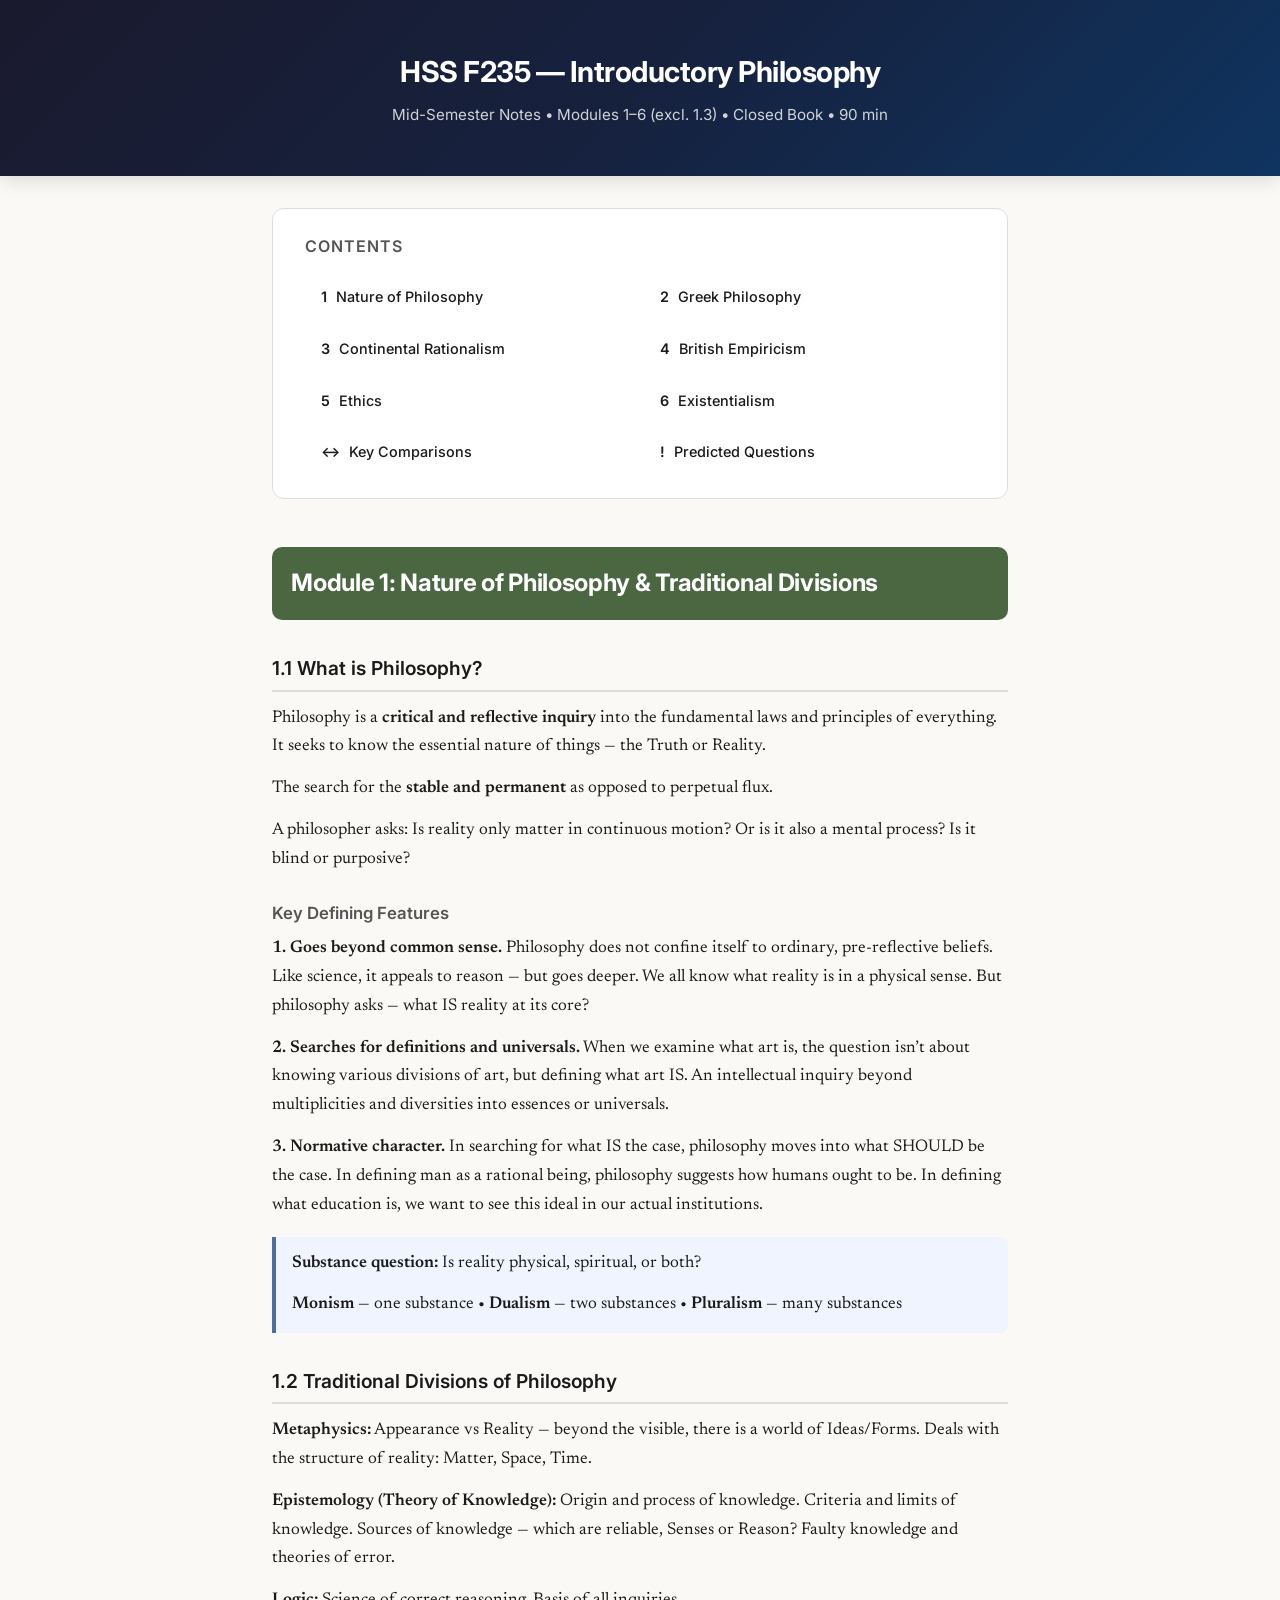
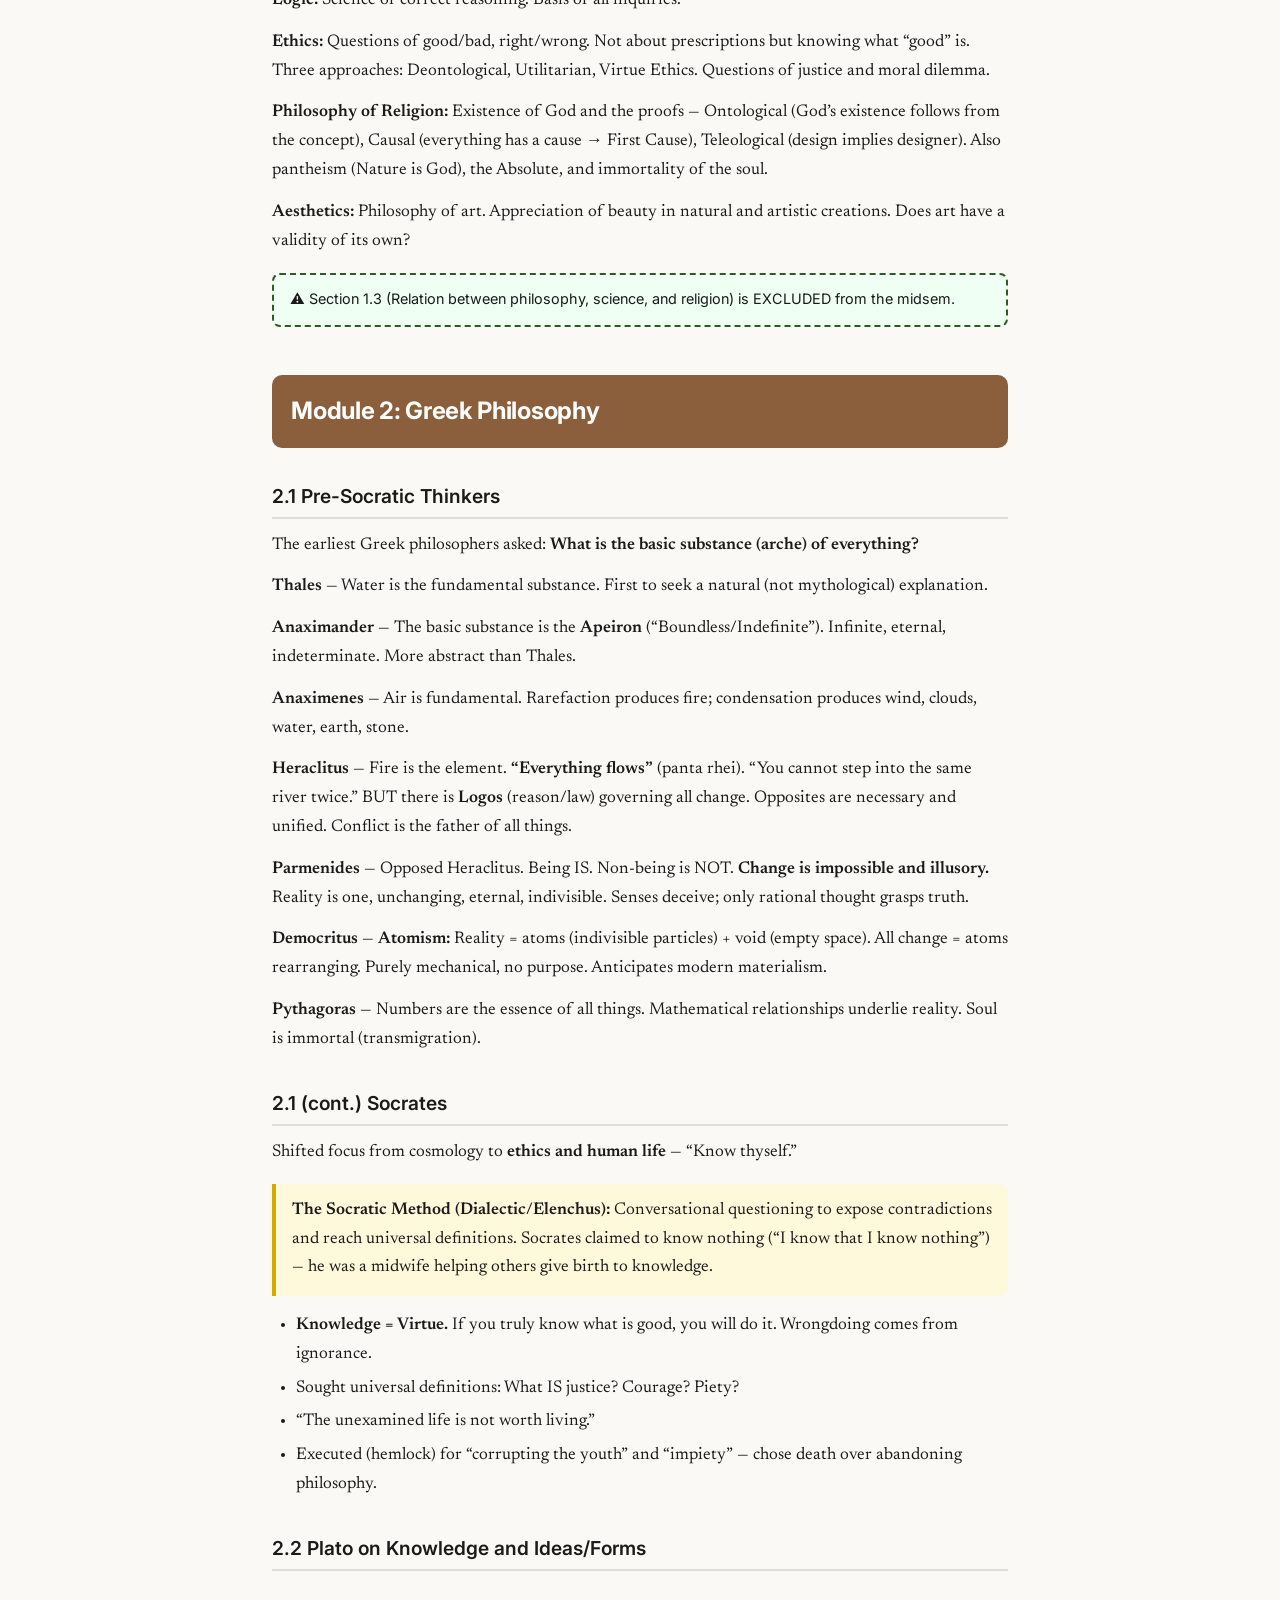
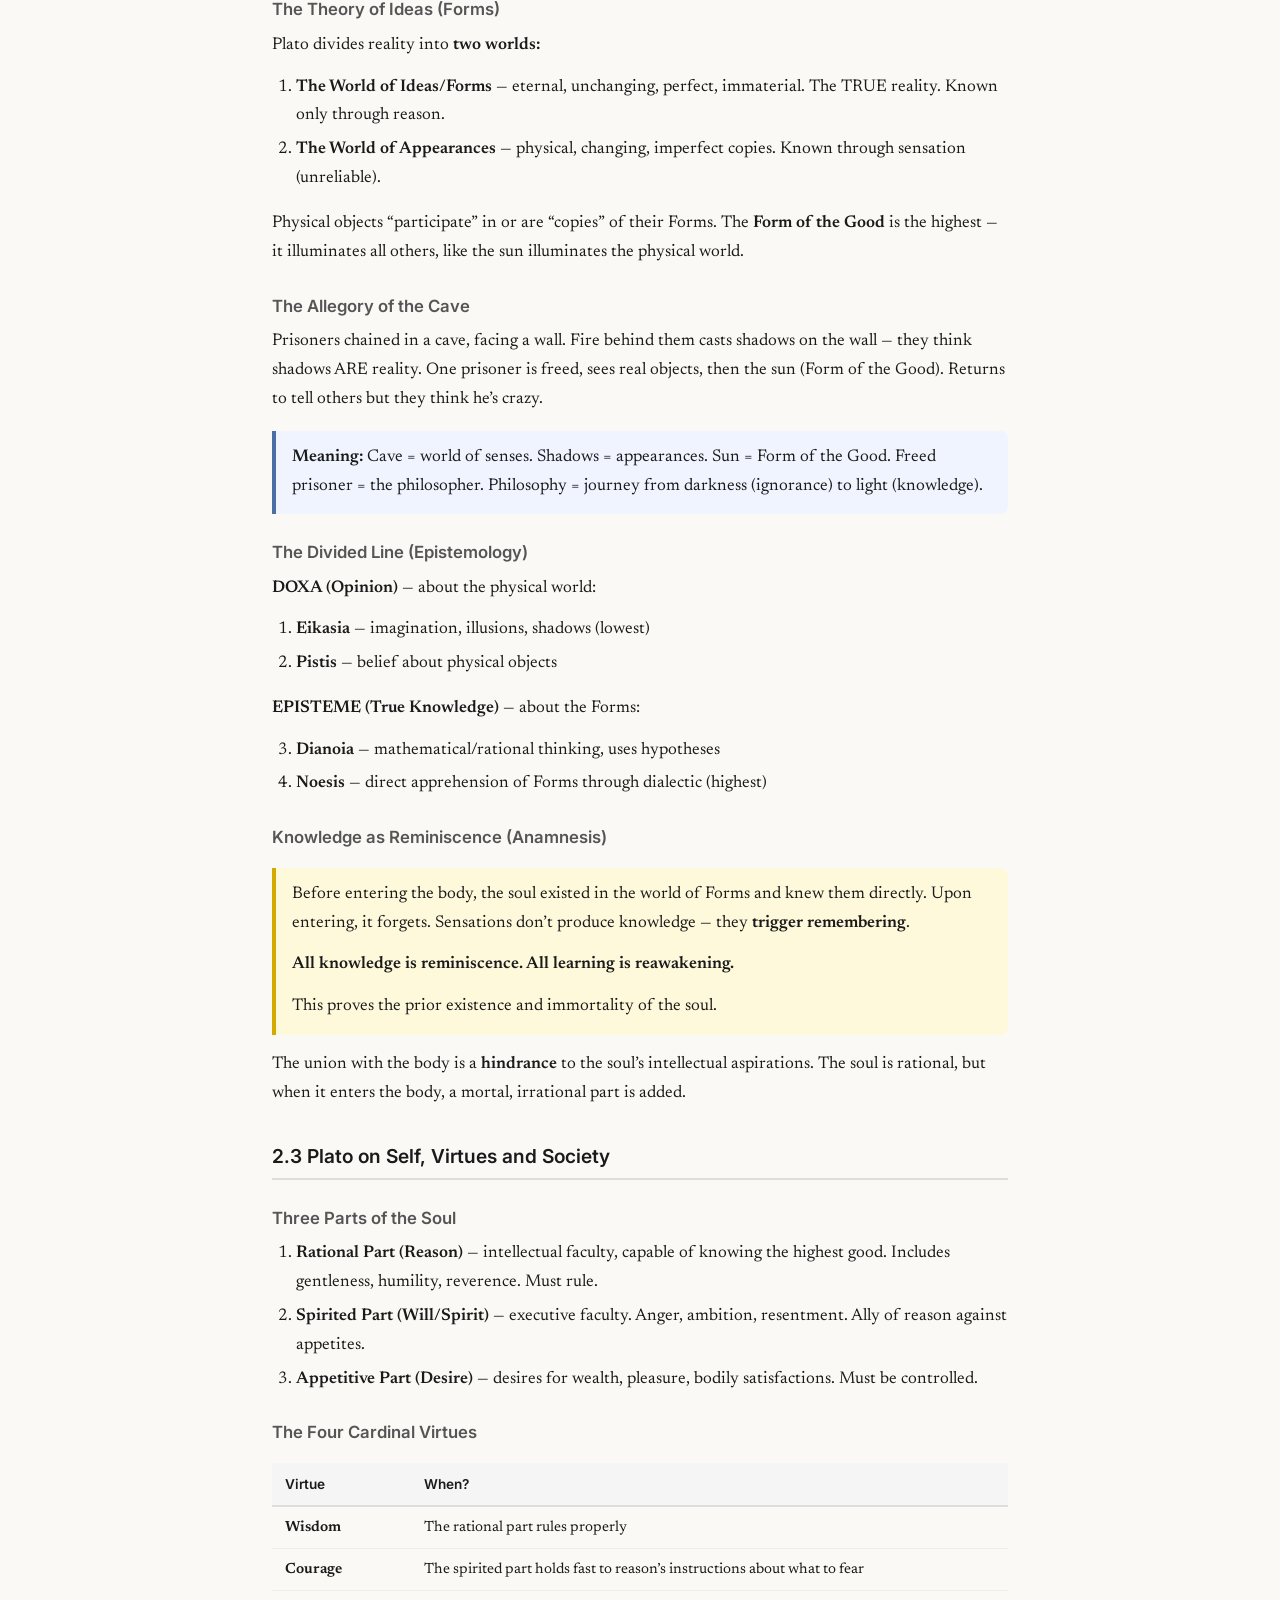
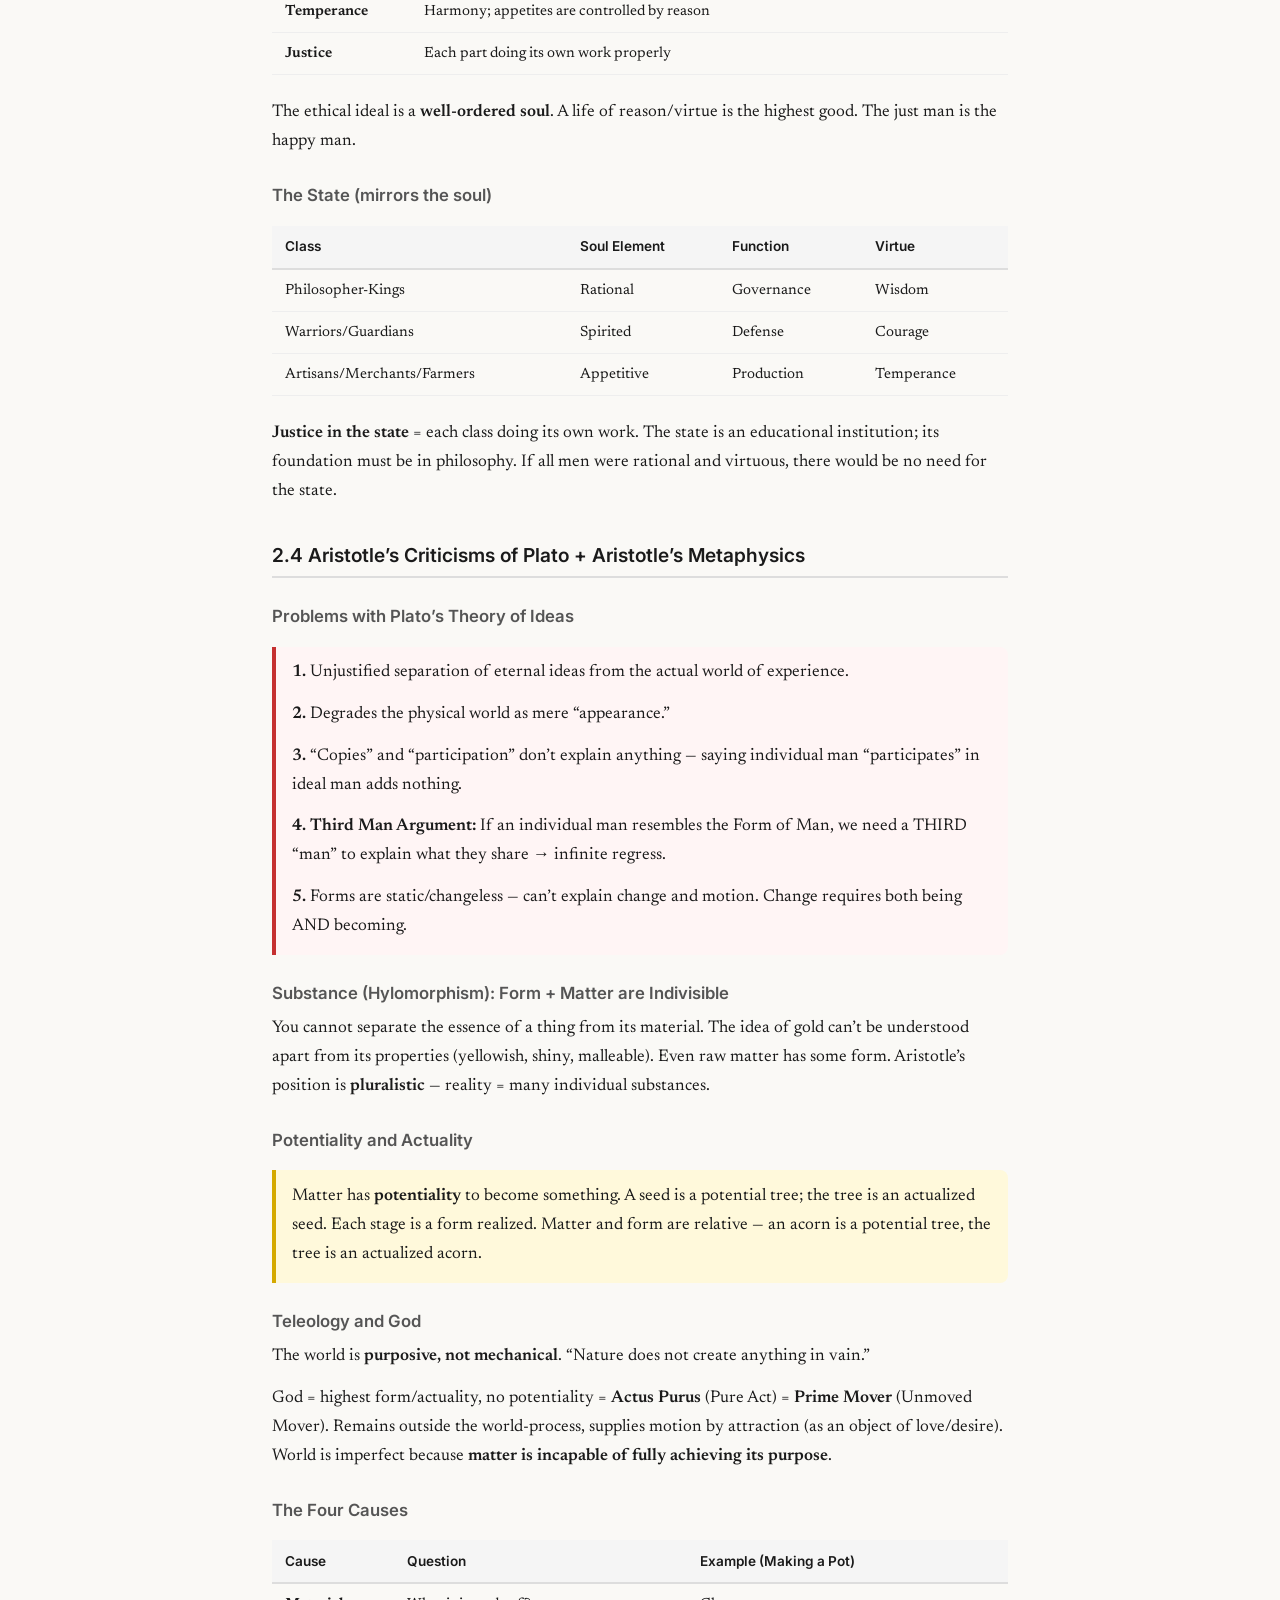
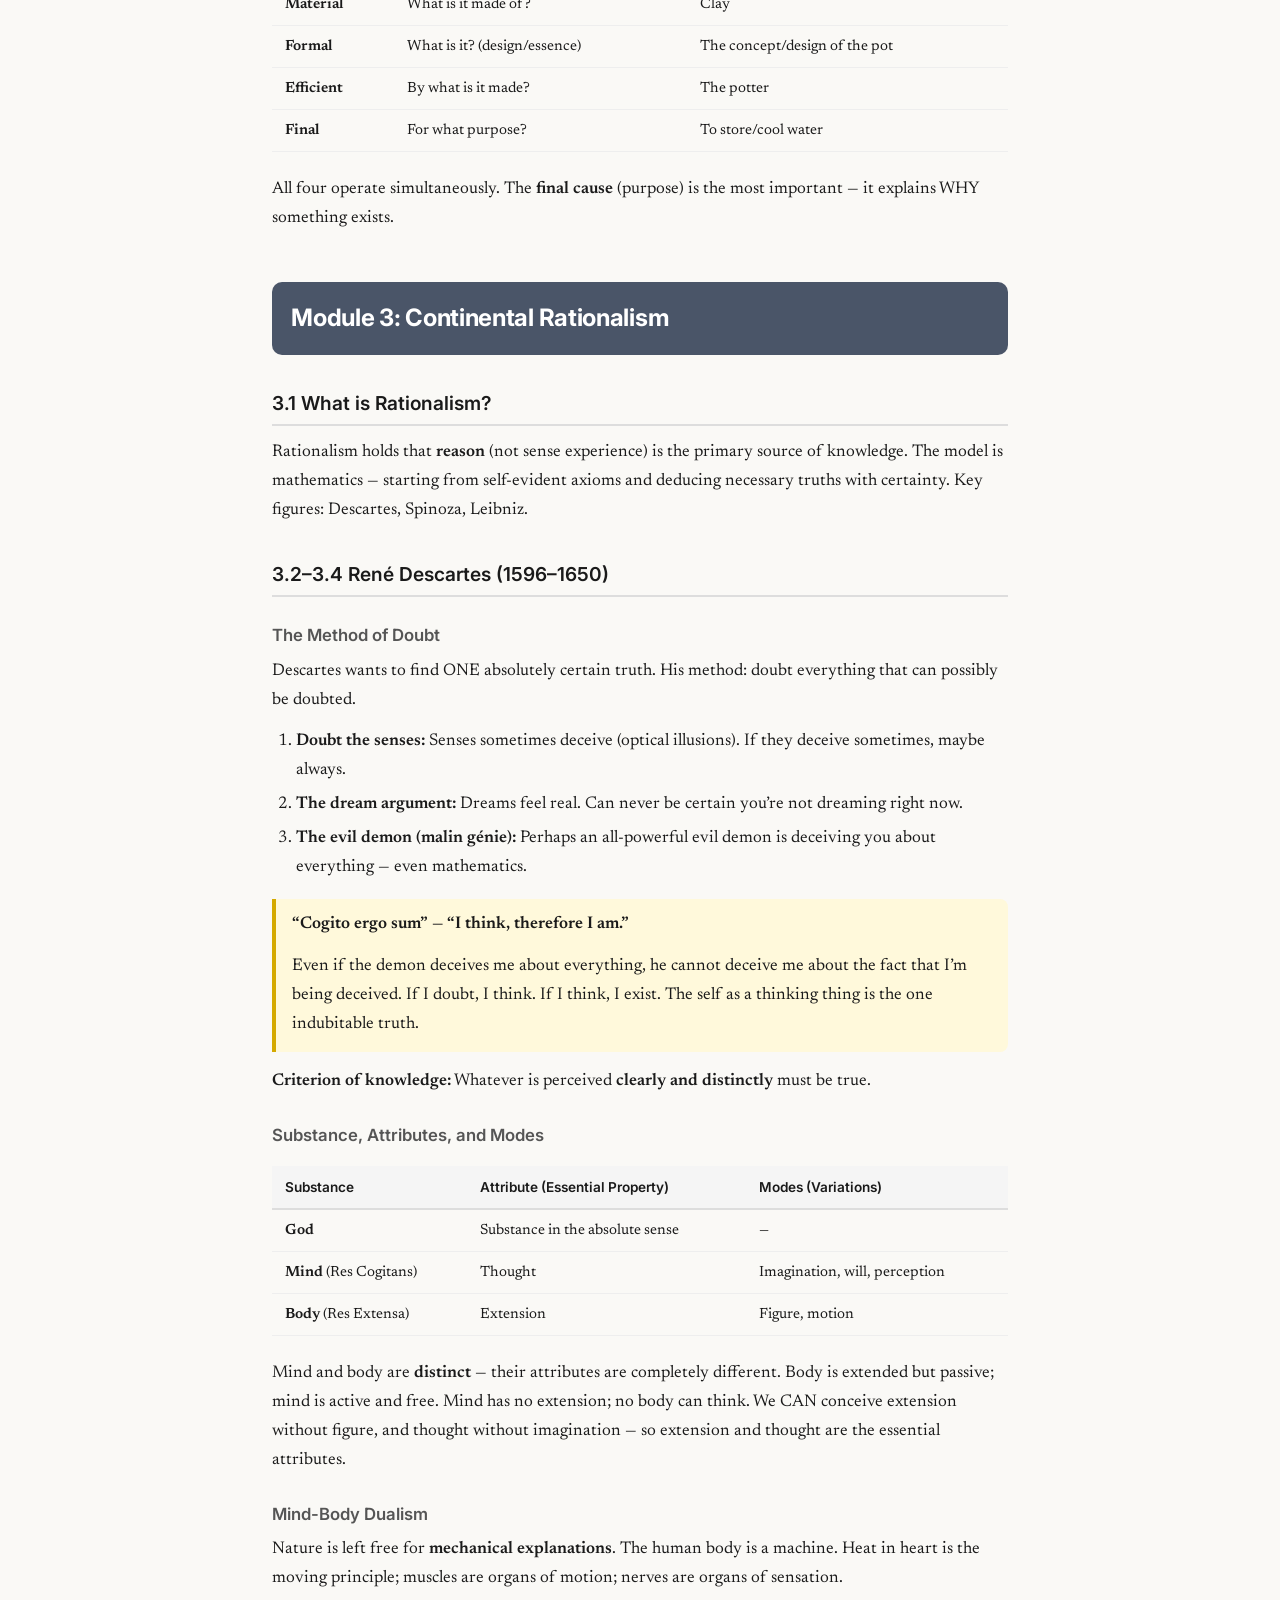
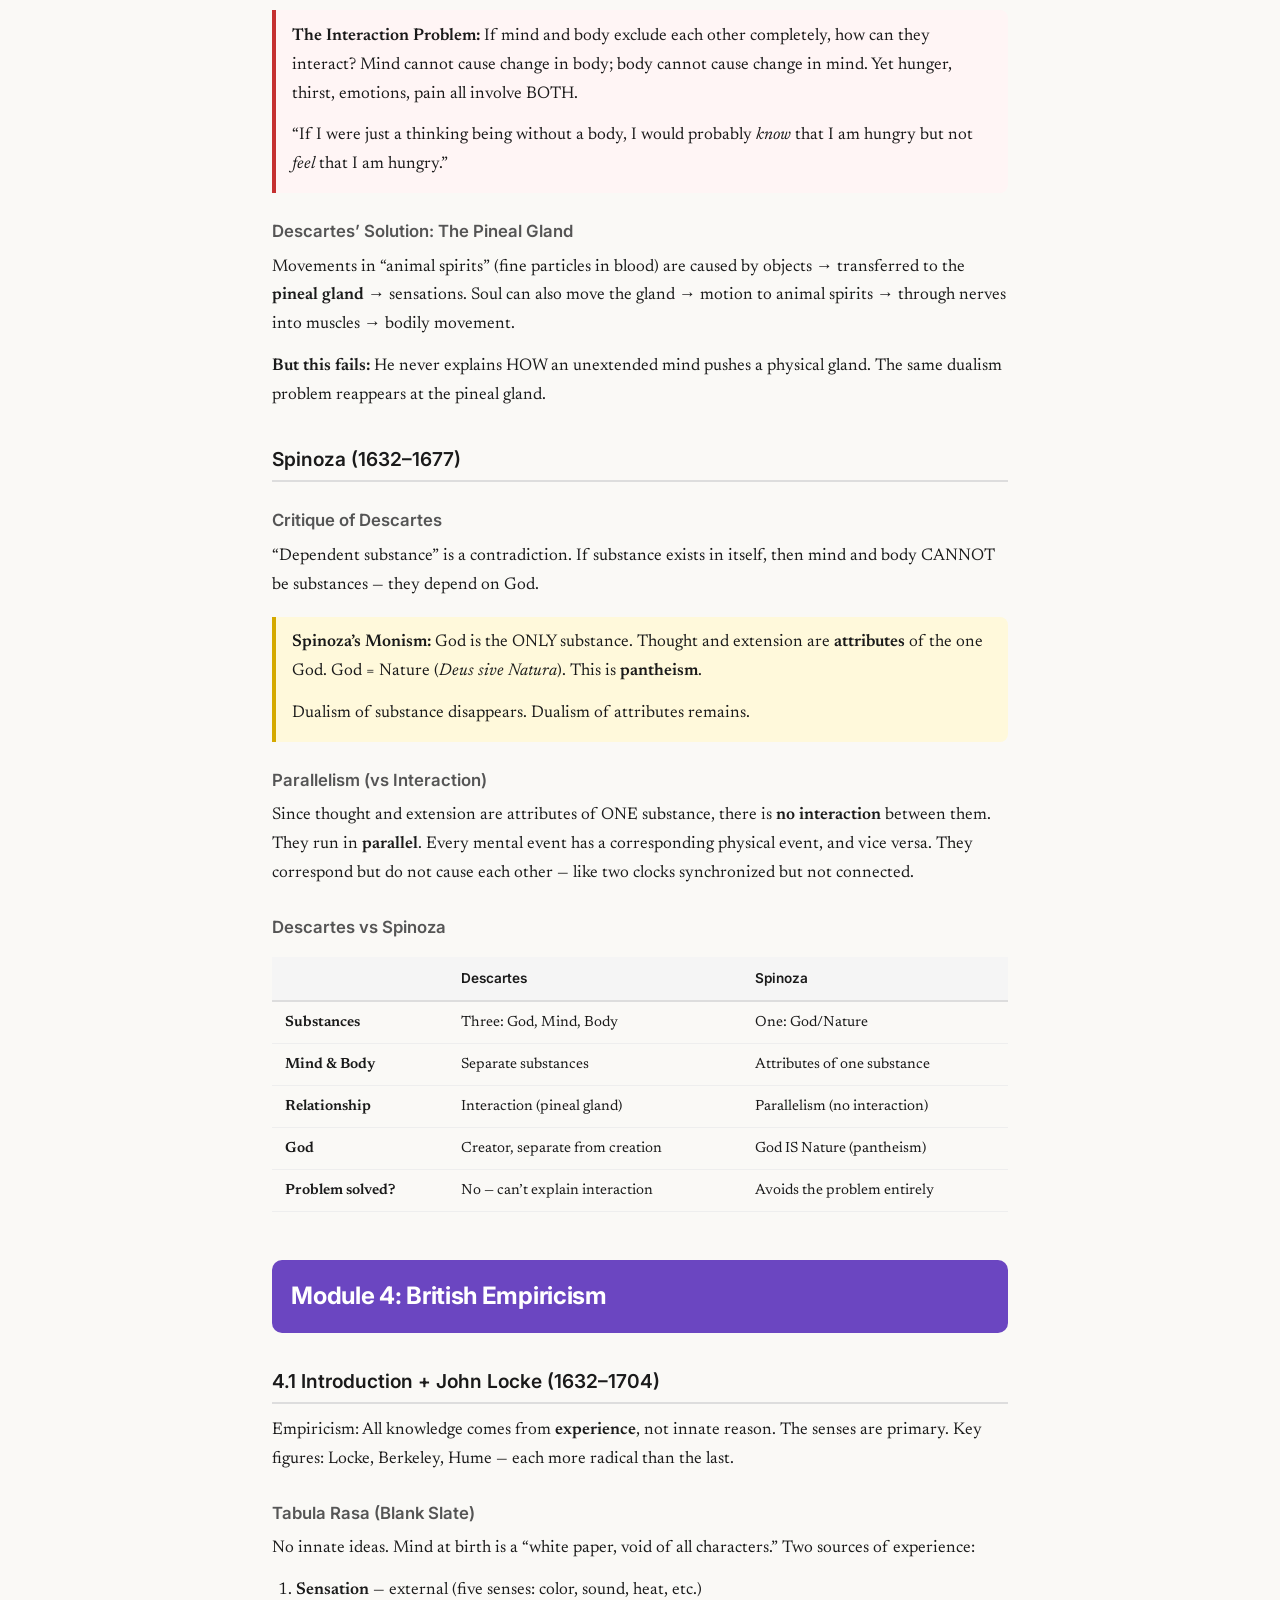
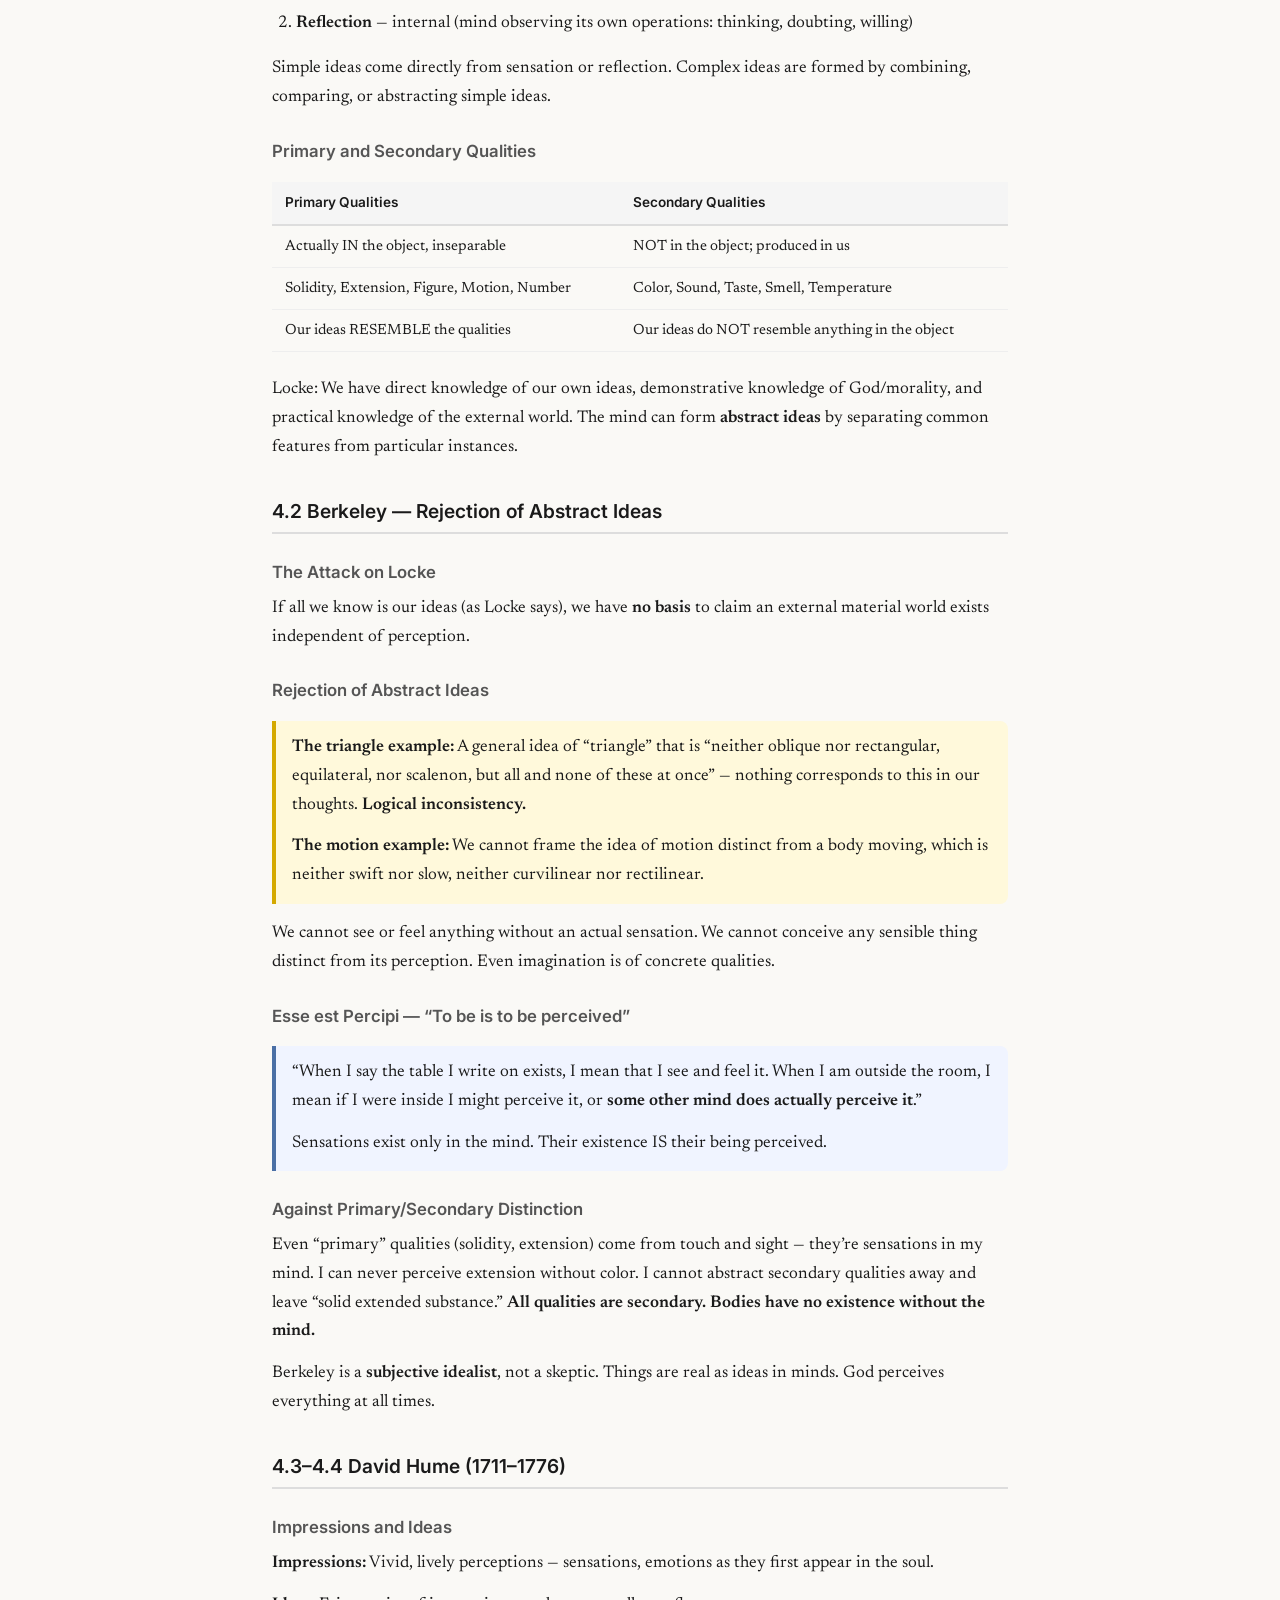
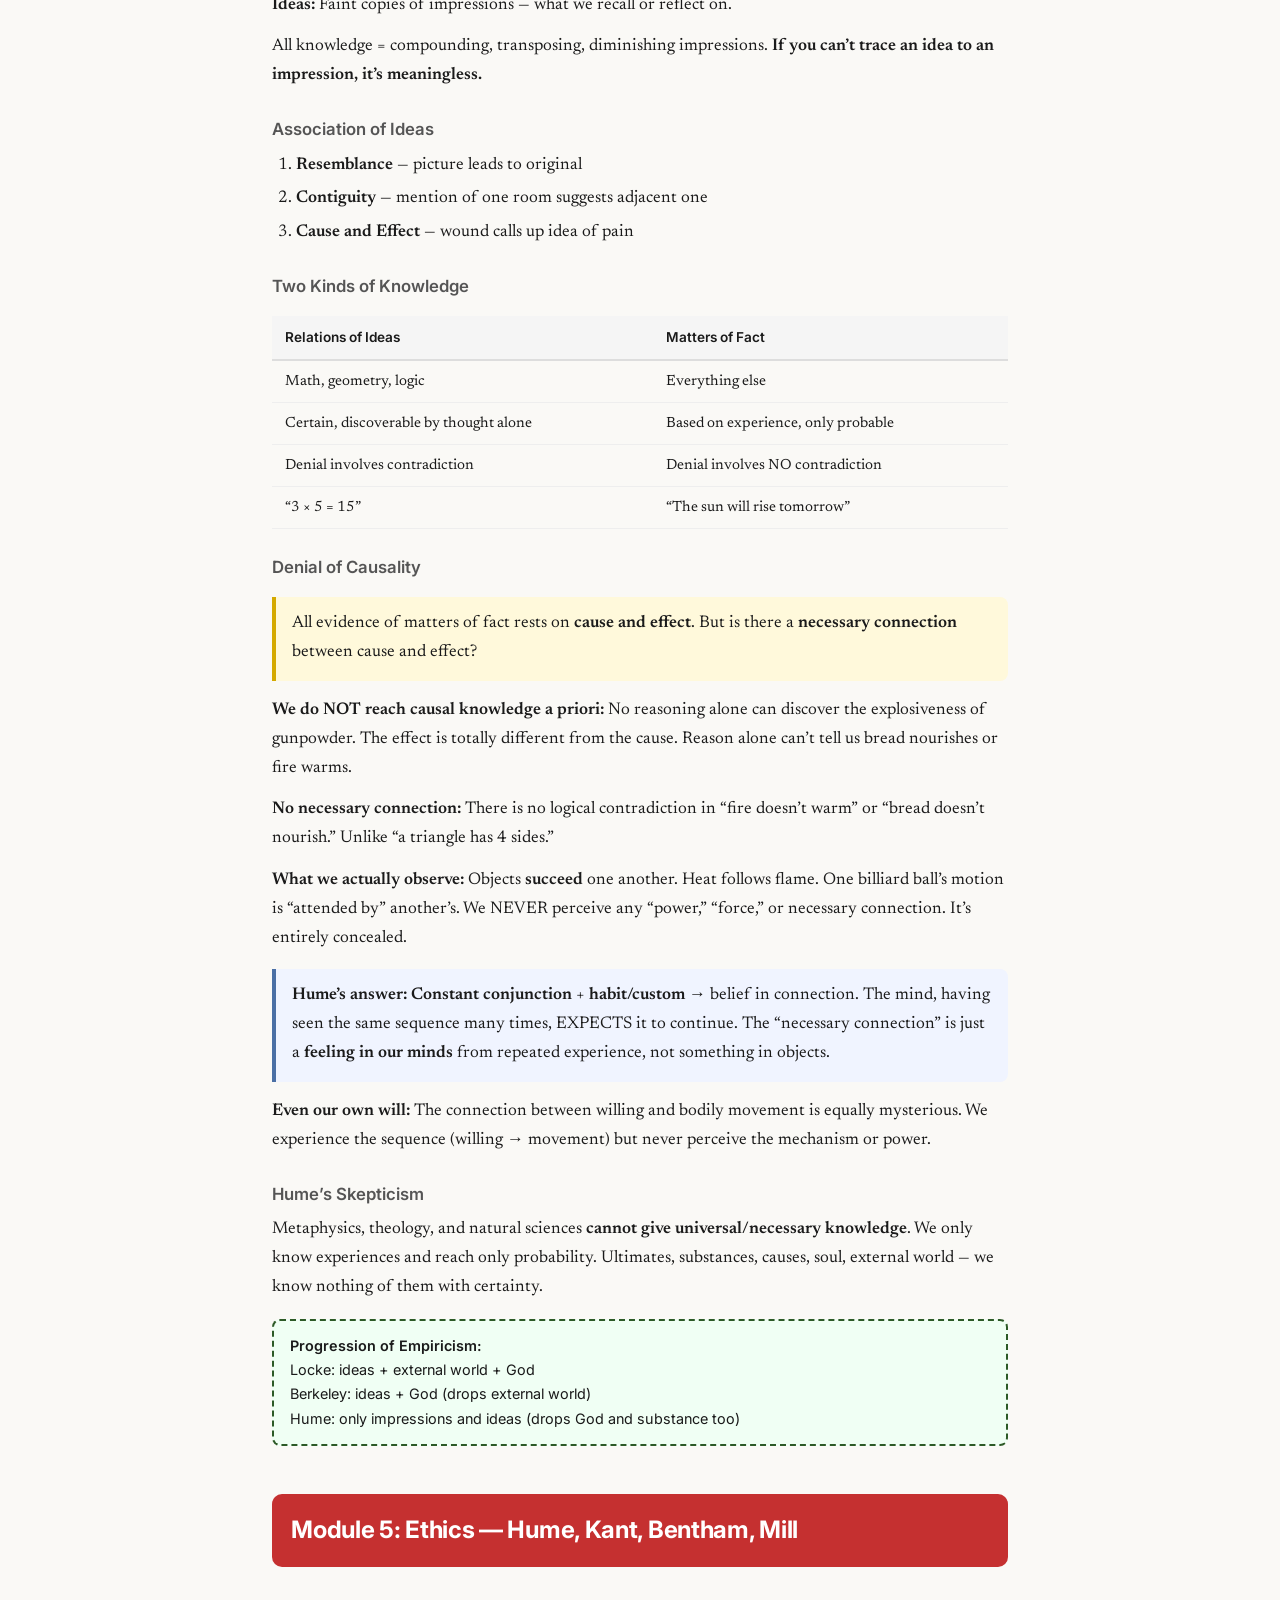
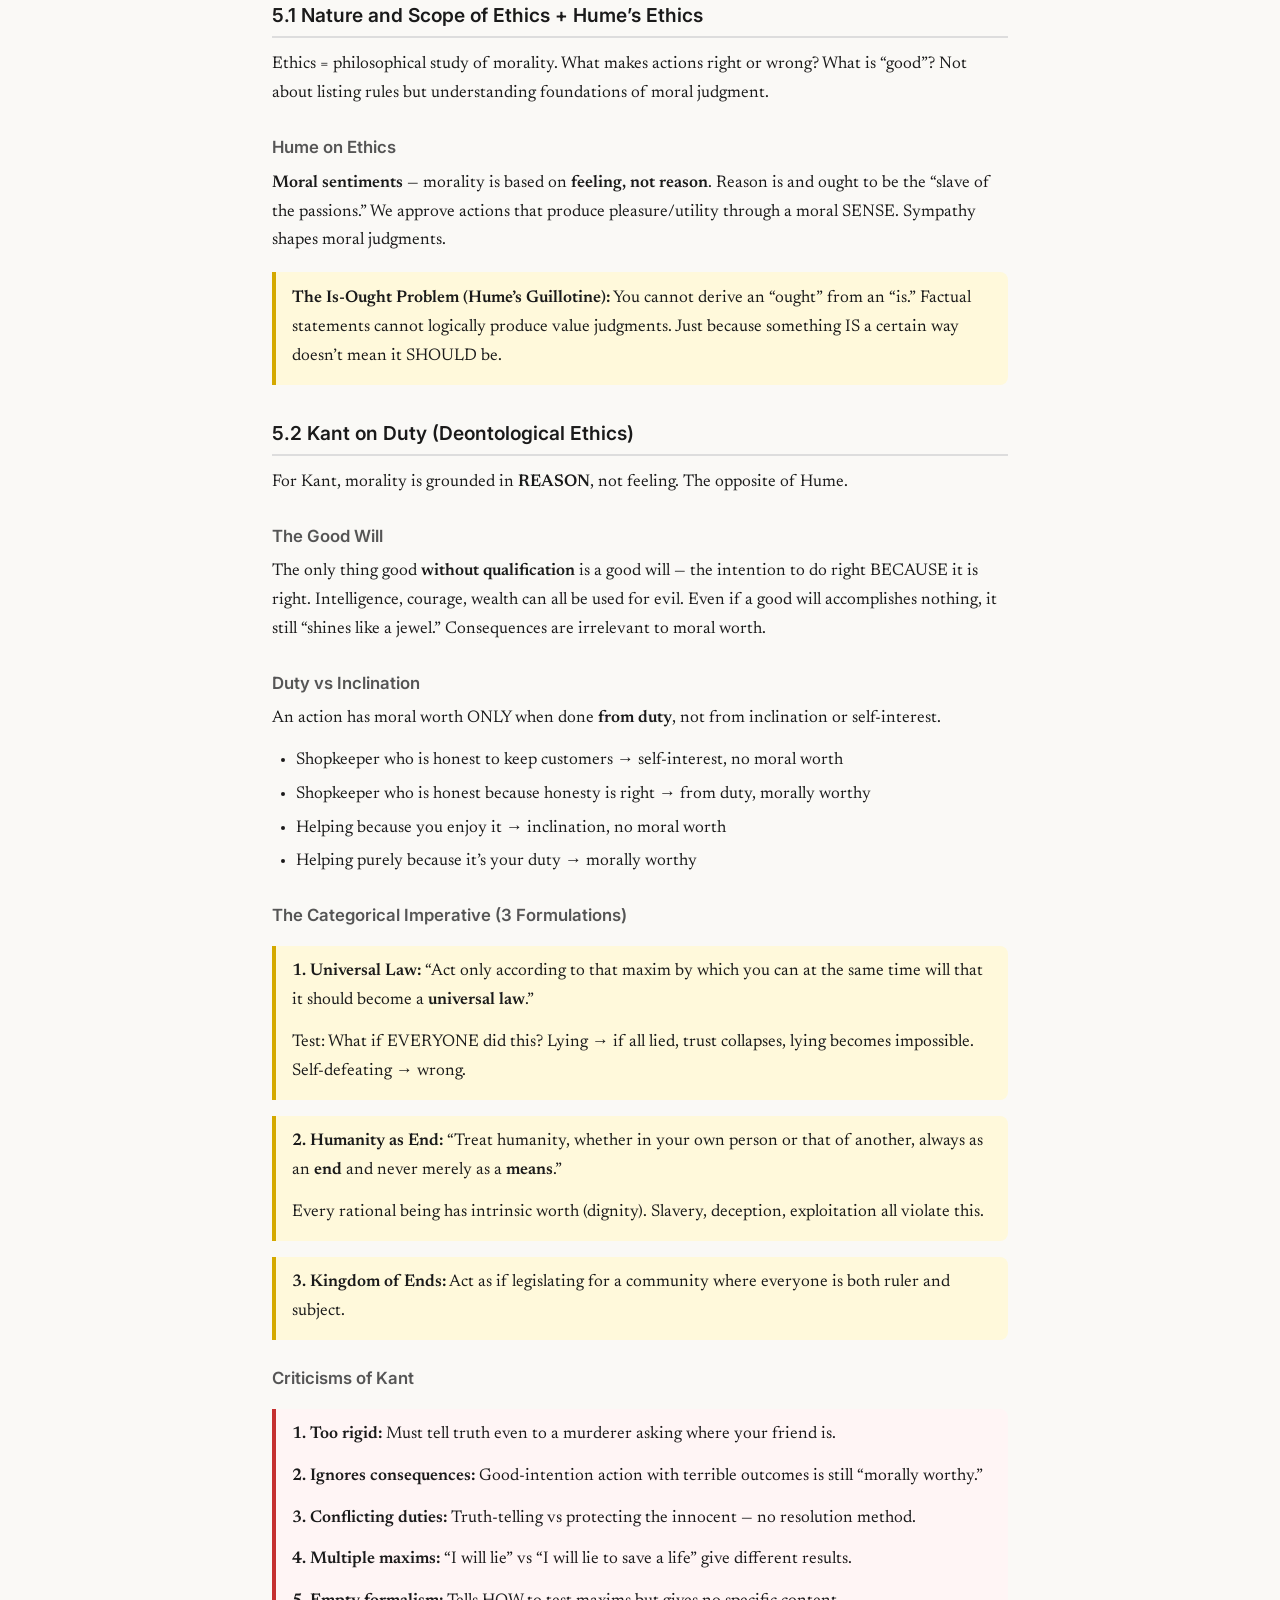
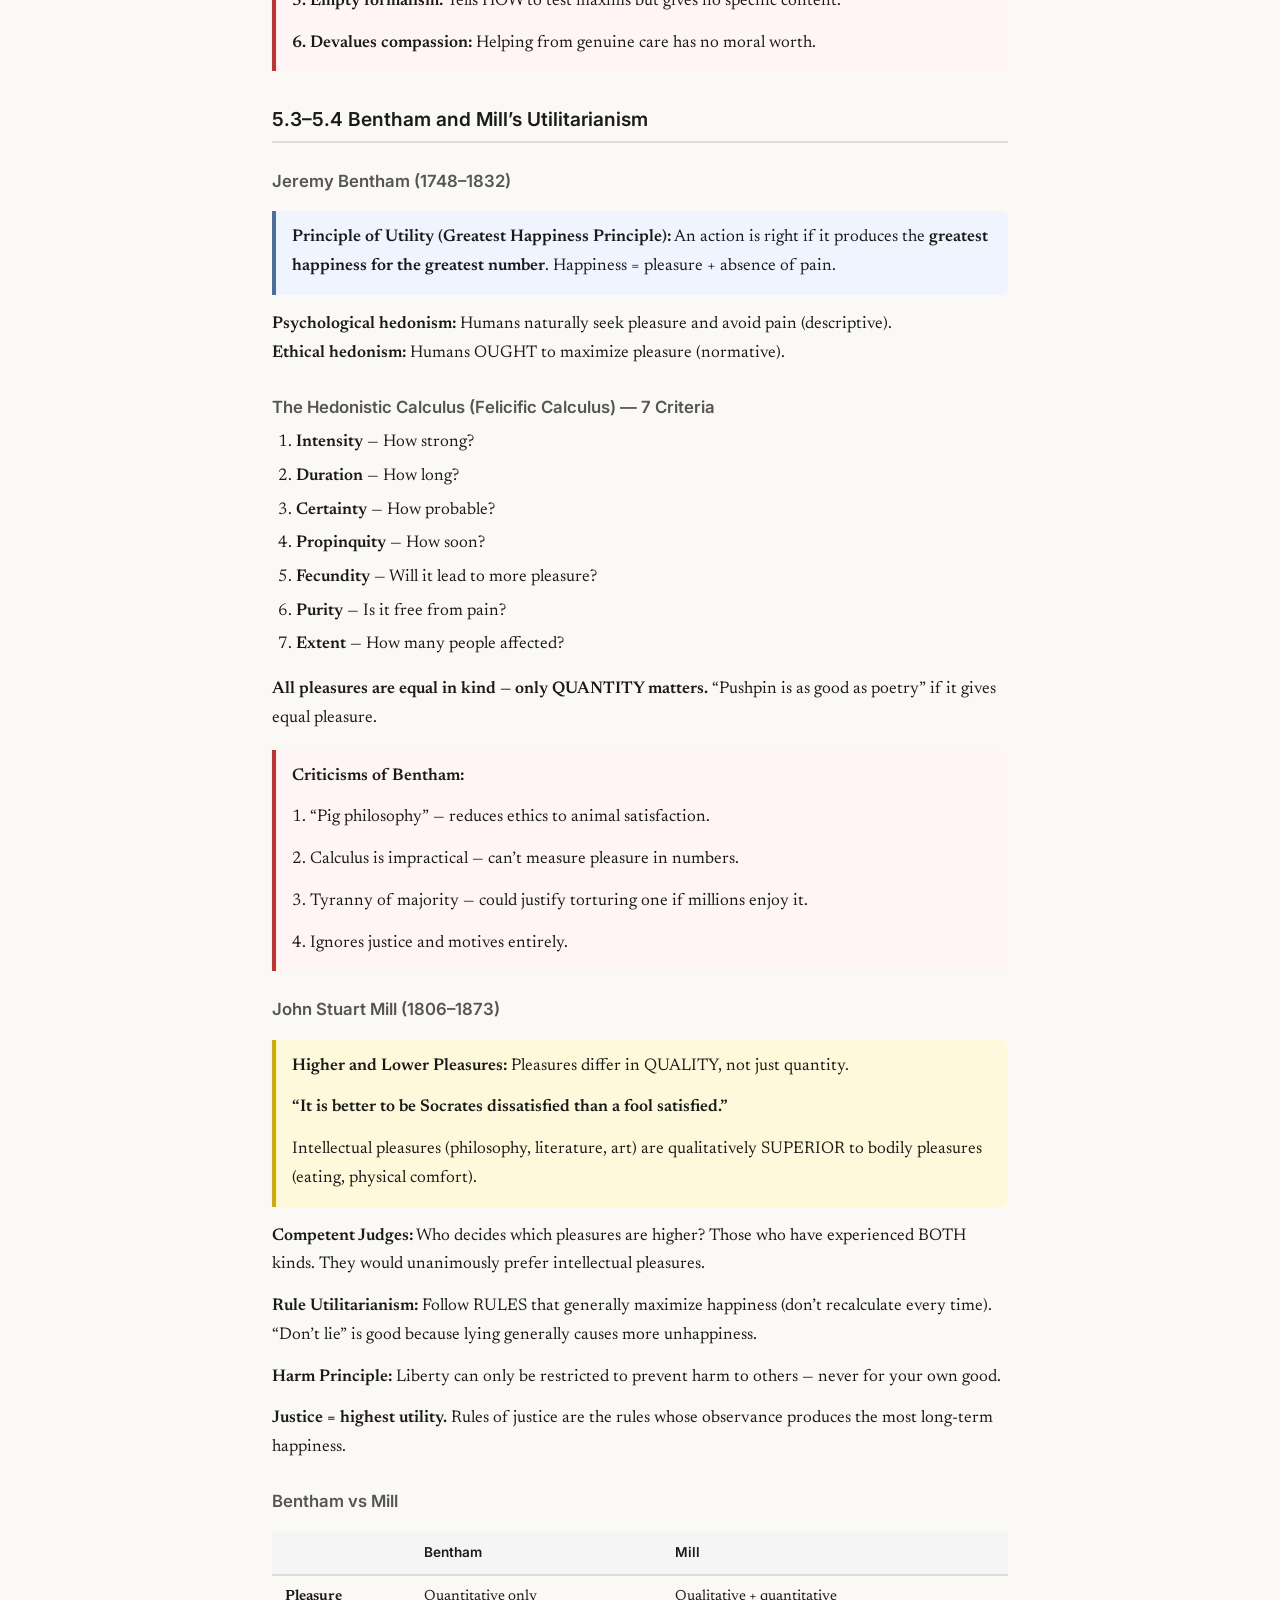
==== philosophy-notes.html @ a771a81b "Add HSS F235 Introductory Philosophy mid-sem notes Self-contained HTML page covering modules 1-6 for" ====
<!DOCTYPE html>
<html lang="en">
<head>
<meta charset="UTF-8">
<meta name="viewport" content="width=device-width, initial-scale=1.0">
<title>HSS F235 — Mid-Sem Notes</title>
<style>
  @import url('https://fonts.googleapis.com/css2?family=Inter:wght@400;500;600;700&family=Newsreader:ital,wght@0,400;0,600;1,400&display=swap');

  :root {
    --bg: #faf9f6;
    --text: #1a1a1a;
    --muted: #555;
    --accent: #2d5a27;
    --accent-light: #e8f0e6;
    --border: #ddd;
    --highlight: #fff9db;
    --card-bg: #fff;
    --module-1: #4a6741;
    --module-2: #8b5e3c;
    --module-3: #4a5568;
    --module-4: #6b46c1;
    --module-5: #c53030;
    --module-6: #2b6cb0;
  }

  * { margin: 0; padding: 0; box-sizing: border-box; }

  body {
    font-family: 'Newsreader', Georgia, serif;
    background: var(--bg);
    color: var(--text);
    line-height: 1.7;
    font-size: 17px;
    padding: 0;
  }

  .header {
    background: linear-gradient(135deg, #1a1a2e 0%, #16213e 50%, #0f3460 100%);
    color: white;
    padding: 3rem 2rem;
    text-align: center;
    position: sticky;
    top: 0;
    z-index: 100;
    box-shadow: 0 2px 20px rgba(0,0,0,0.15);
  }

  .header h1 {
    font-family: 'Inter', sans-serif;
    font-size: 1.8rem;
    font-weight: 700;
    letter-spacing: -0.5px;
    margin-bottom: 0.3rem;
  }

  .header .subtitle {
    font-size: 0.95rem;
    opacity: 0.8;
    font-family: 'Inter', sans-serif;
    font-weight: 400;
  }

  .toc {
    max-width: 800px;
    margin: 2rem auto;
    padding: 1.5rem 2rem;
    background: var(--card-bg);
    border-radius: 12px;
    border: 1px solid var(--border);
  }

  .toc h2 {
    font-family: 'Inter', sans-serif;
    font-size: 1rem;
    font-weight: 600;
    text-transform: uppercase;
    letter-spacing: 1px;
    color: var(--muted);
    margin-bottom: 1rem;
  }

  .toc-grid {
    display: grid;
    grid-template-columns: 1fr 1fr;
    gap: 0.5rem;
  }

  .toc a {
    display: block;
    padding: 0.6rem 1rem;
    color: var(--text);
    text-decoration: none;
    border-radius: 8px;
    font-family: 'Inter', sans-serif;
    font-size: 0.9rem;
    font-weight: 500;
    transition: all 0.15s;
  }

  .toc a:hover { background: var(--accent-light); }
  .toc a .mod-num { font-weight: 600; margin-right: 0.3rem; }

  .content {
    max-width: 800px;
    margin: 0 auto;
    padding: 0 2rem 6rem;
  }

  .module {
    margin-top: 3rem;
    scroll-margin-top: 100px;
  }

  .module-header {
    font-family: 'Inter', sans-serif;
    font-size: 1.5rem;
    font-weight: 700;
    padding: 1rem 1.2rem;
    border-radius: 10px;
    color: white;
    margin-bottom: 1.5rem;
    letter-spacing: -0.3px;
  }

  .m1 .module-header { background: var(--module-1); }
  .m2 .module-header { background: var(--module-2); }
  .m3 .module-header { background: var(--module-3); }
  .m4 .module-header { background: var(--module-4); }
  .m5 .module-header { background: var(--module-5); }
  .m6 .module-header { background: var(--module-6); }

  h3 {
    font-family: 'Inter', sans-serif;
    font-size: 1.2rem;
    font-weight: 600;
    color: var(--text);
    margin: 2rem 0 0.8rem;
    padding-bottom: 0.3rem;
    border-bottom: 2px solid var(--border);
  }

  h4 {
    font-family: 'Inter', sans-serif;
    font-size: 1.05rem;
    font-weight: 600;
    color: var(--muted);
    margin: 1.5rem 0 0.5rem;
  }

  p { margin-bottom: 0.8rem; }

  strong { font-weight: 600; }

  .key-concept {
    background: var(--highlight);
    border-left: 4px solid #d4a900;
    padding: 0.8rem 1rem;
    margin: 1rem 0;
    border-radius: 0 8px 8px 0;
  }

  .key-concept p:last-child { margin-bottom: 0; }

  .definition {
    background: #f0f4ff;
    border-left: 4px solid #4a6fa5;
    padding: 0.8rem 1rem;
    margin: 1rem 0;
    border-radius: 0 8px 8px 0;
  }

  .definition p:last-child { margin-bottom: 0; }

  .criticism {
    background: #fff5f5;
    border-left: 4px solid #c53030;
    padding: 0.8rem 1rem;
    margin: 1rem 0;
    border-radius: 0 8px 8px 0;
  }

  .criticism p:last-child { margin-bottom: 0; }

  .exam-tip {
    background: #f0fff4;
    border: 2px dashed var(--accent);
    padding: 0.8rem 1rem;
    margin: 1rem 0;
    border-radius: 8px;
    font-family: 'Inter', sans-serif;
    font-size: 0.9rem;
  }

  ul, ol {
    margin: 0.5rem 0 1rem 1.5rem;
  }

  li { margin-bottom: 0.3rem; }

  table {
    width: 100%;
    border-collapse: collapse;
    margin: 1rem 0 1.5rem;
    font-size: 0.92rem;
  }

  thead th {
    background: #f5f5f5;
    font-family: 'Inter', sans-serif;
    font-weight: 600;
    text-align: left;
    padding: 0.6rem 0.8rem;
    border-bottom: 2px solid var(--border);
    font-size: 0.85rem;
  }

  td {
    padding: 0.5rem 0.8rem;
    border-bottom: 1px solid #eee;
    vertical-align: top;
  }

  tr:hover td { background: #fafafa; }

  .comparison-section {
    margin-top: 3rem;
    scroll-margin-top: 100px;
  }

  .comparison-section .module-header {
    background: linear-gradient(135deg, #2d3748, #4a5568);
  }

  .predictions {
    margin-top: 3rem;
    scroll-margin-top: 100px;
  }

  .predictions .module-header {
    background: linear-gradient(135deg, #9b2c2c, #c53030);
  }

  .question-card {
    background: var(--card-bg);
    border: 1px solid var(--border);
    border-radius: 10px;
    padding: 1rem 1.2rem;
    margin: 0.8rem 0;
  }

  .question-card .q-label {
    font-family: 'Inter', sans-serif;
    font-size: 0.75rem;
    font-weight: 600;
    text-transform: uppercase;
    letter-spacing: 1px;
    color: var(--muted);
    margin-bottom: 0.3rem;
  }

  .question-card .q-text {
    font-size: 1rem;
    line-height: 1.5;
  }

  .divider {
    height: 1px;
    background: var(--border);
    margin: 2rem 0;
  }

  @media (max-width: 600px) {
    .header { padding: 2rem 1rem; }
    .header h1 { font-size: 1.4rem; }
    .content { padding: 0 1rem 4rem; }
    .toc-grid { grid-template-columns: 1fr; }
    table { font-size: 0.82rem; }
    td, thead th { padding: 0.4rem 0.5rem; }
  }

  @media print {
    .header { position: static; }
    .module { page-break-before: always; }
    .module:first-child { page-break-before: avoid; }
  }
</style>
</head>
<body>

<div class="header">
  <h1>HSS F235 &mdash; Introductory Philosophy</h1>
  <div class="subtitle">Mid-Semester Notes &bull; Modules 1&ndash;6 (excl. 1.3) &bull; Closed Book &bull; 90 min</div>
</div>

<div class="content">

<nav class="toc">
  <h2>Contents</h2>
  <div class="toc-grid">
    <a href="#m1"><span class="mod-num">1</span> Nature of Philosophy</a>
    <a href="#m2"><span class="mod-num">2</span> Greek Philosophy</a>
    <a href="#m3"><span class="mod-num">3</span> Continental Rationalism</a>
    <a href="#m4"><span class="mod-num">4</span> British Empiricism</a>
    <a href="#m5"><span class="mod-num">5</span> Ethics</a>
    <a href="#m6"><span class="mod-num">6</span> Existentialism</a>
    <a href="#comparisons"><span class="mod-num">&harr;</span> Key Comparisons</a>
    <a href="#predictions"><span class="mod-num">!</span> Predicted Questions</a>
  </div>
</nav>

<!-- ==================== MODULE 1 ==================== -->
<section class="module m1" id="m1">
<div class="module-header">Module 1: Nature of Philosophy &amp; Traditional Divisions</div>

<h3>1.1 What is Philosophy?</h3>

<p>Philosophy is a <strong>critical and reflective inquiry</strong> into the fundamental laws and principles of everything. It seeks to know the essential nature of things &mdash; the Truth or Reality.</p>

<p>The search for the <strong>stable and permanent</strong> as opposed to perpetual flux.</p>

<p>A philosopher asks: Is reality only matter in continuous motion? Or is it also a mental process? Is it blind or purposive?</p>

<h4>Key Defining Features</h4>

<p><strong>1. Goes beyond common sense.</strong> Philosophy does not confine itself to ordinary, pre-reflective beliefs. Like science, it appeals to reason &mdash; but goes deeper. We all know what reality is in a physical sense. But philosophy asks &mdash; what IS reality at its core?</p>

<p><strong>2. Searches for definitions and universals.</strong> When we examine what art is, the question isn&rsquo;t about knowing various divisions of art, but defining what art IS. An intellectual inquiry beyond multiplicities and diversities into essences or universals.</p>

<p><strong>3. Normative character.</strong> In searching for what IS the case, philosophy moves into what SHOULD be the case. In defining man as a rational being, philosophy suggests how humans ought to be. In defining what education is, we want to see this ideal in our actual institutions.</p>

<div class="definition">
  <p><strong>Substance question:</strong> Is reality physical, spiritual, or both?</p>
  <p><strong>Monism</strong> &mdash; one substance &bull; <strong>Dualism</strong> &mdash; two substances &bull; <strong>Pluralism</strong> &mdash; many substances</p>
</div>

<h3>1.2 Traditional Divisions of Philosophy</h3>

<p><strong>Metaphysics:</strong> Appearance vs Reality &mdash; beyond the visible, there is a world of Ideas/Forms. Deals with the structure of reality: Matter, Space, Time.</p>

<p><strong>Epistemology (Theory of Knowledge):</strong> Origin and process of knowledge. Criteria and limits of knowledge. Sources of knowledge &mdash; which are reliable, Senses or Reason? Faulty knowledge and theories of error.</p>

<p><strong>Logic:</strong> Science of correct reasoning. Basis of all inquiries.</p>

<p><strong>Ethics:</strong> Questions of good/bad, right/wrong. Not about prescriptions but knowing what &ldquo;good&rdquo; is. Three approaches: Deontological, Utilitarian, Virtue Ethics. Questions of justice and moral dilemma.</p>

<p><strong>Philosophy of Religion:</strong> Existence of God and the proofs &mdash; Ontological (God&rsquo;s existence follows from the concept), Causal (everything has a cause &rarr; First Cause), Teleological (design implies designer). Also pantheism (Nature is God), the Absolute, and immortality of the soul.</p>

<p><strong>Aesthetics:</strong> Philosophy of art. Appreciation of beauty in natural and artistic creations. Does art have a validity of its own?</p>

<div class="exam-tip">&#9888; Section 1.3 (Relation between philosophy, science, and religion) is EXCLUDED from the midsem.</div>

</section>

<!-- ==================== MODULE 2 ==================== -->
<section class="module m2" id="m2">
<div class="module-header">Module 2: Greek Philosophy</div>

<h3>2.1 Pre-Socratic Thinkers</h3>

<p>The earliest Greek philosophers asked: <strong>What is the basic substance (arche) of everything?</strong></p>

<p><strong>Thales</strong> &mdash; Water is the fundamental substance. First to seek a natural (not mythological) explanation.</p>

<p><strong>Anaximander</strong> &mdash; The basic substance is the <strong>Apeiron</strong> (&ldquo;Boundless/Indefinite&rdquo;). Infinite, eternal, indeterminate. More abstract than Thales.</p>

<p><strong>Anaximenes</strong> &mdash; Air is fundamental. Rarefaction produces fire; condensation produces wind, clouds, water, earth, stone.</p>

<p><strong>Heraclitus</strong> &mdash; Fire is the element. <strong>&ldquo;Everything flows&rdquo;</strong> (panta rhei). &ldquo;You cannot step into the same river twice.&rdquo; BUT there is <strong>Logos</strong> (reason/law) governing all change. Opposites are necessary and unified. Conflict is the father of all things.</p>

<p><strong>Parmenides</strong> &mdash; Opposed Heraclitus. Being IS. Non-being is NOT. <strong>Change is impossible and illusory.</strong> Reality is one, unchanging, eternal, indivisible. Senses deceive; only rational thought grasps truth.</p>

<p><strong>Democritus</strong> &mdash; <strong>Atomism:</strong> Reality = atoms (indivisible particles) + void (empty space). All change = atoms rearranging. Purely mechanical, no purpose. Anticipates modern materialism.</p>

<p><strong>Pythagoras</strong> &mdash; Numbers are the essence of all things. Mathematical relationships underlie reality. Soul is immortal (transmigration).</p>

<h3>2.1 (cont.) Socrates</h3>

<p>Shifted focus from cosmology to <strong>ethics and human life</strong> &mdash; &ldquo;Know thyself.&rdquo;</p>

<div class="key-concept">
  <p><strong>The Socratic Method (Dialectic/Elenchus):</strong> Conversational questioning to expose contradictions and reach universal definitions. Socrates claimed to know nothing (&ldquo;I know that I know nothing&rdquo;) &mdash; he was a midwife helping others give birth to knowledge.</p>
</div>

<ul>
  <li><strong>Knowledge = Virtue.</strong> If you truly know what is good, you will do it. Wrongdoing comes from ignorance.</li>
  <li>Sought universal definitions: What IS justice? Courage? Piety?</li>
  <li>&ldquo;The unexamined life is not worth living.&rdquo;</li>
  <li>Executed (hemlock) for &ldquo;corrupting the youth&rdquo; and &ldquo;impiety&rdquo; &mdash; chose death over abandoning philosophy.</li>
</ul>

<h3>2.2 Plato on Knowledge and Ideas/Forms</h3>

<h4>The Theory of Ideas (Forms)</h4>

<p>Plato divides reality into <strong>two worlds:</strong></p>

<ol>
  <li><strong>The World of Ideas/Forms</strong> &mdash; eternal, unchanging, perfect, immaterial. The TRUE reality. Known only through reason.</li>
  <li><strong>The World of Appearances</strong> &mdash; physical, changing, imperfect copies. Known through sensation (unreliable).</li>
</ol>

<p>Physical objects &ldquo;participate&rdquo; in or are &ldquo;copies&rdquo; of their Forms. The <strong>Form of the Good</strong> is the highest &mdash; it illuminates all others, like the sun illuminates the physical world.</p>

<h4>The Allegory of the Cave</h4>

<p>Prisoners chained in a cave, facing a wall. Fire behind them casts shadows on the wall &mdash; they think shadows ARE reality. One prisoner is freed, sees real objects, then the sun (Form of the Good). Returns to tell others but they think he&rsquo;s crazy.</p>

<div class="definition">
  <p><strong>Meaning:</strong> Cave = world of senses. Shadows = appearances. Sun = Form of the Good. Freed prisoner = the philosopher. Philosophy = journey from darkness (ignorance) to light (knowledge).</p>
</div>

<h4>The Divided Line (Epistemology)</h4>

<p><strong>DOXA (Opinion)</strong> &mdash; about the physical world:</p>
<ol>
  <li><strong>Eikasia</strong> &mdash; imagination, illusions, shadows (lowest)</li>
  <li><strong>Pistis</strong> &mdash; belief about physical objects</li>
</ol>

<p><strong>EPISTEME (True Knowledge)</strong> &mdash; about the Forms:</p>
<ol start="3">
  <li><strong>Dianoia</strong> &mdash; mathematical/rational thinking, uses hypotheses</li>
  <li><strong>Noesis</strong> &mdash; direct apprehension of Forms through dialectic (highest)</li>
</ol>

<h4>Knowledge as Reminiscence (Anamnesis)</h4>

<div class="key-concept">
  <p>Before entering the body, the soul existed in the world of Forms and knew them directly. Upon entering, it forgets. Sensations don&rsquo;t produce knowledge &mdash; they <strong>trigger remembering</strong>.</p>
  <p><strong>All knowledge is reminiscence. All learning is reawakening.</strong></p>
  <p>This proves the prior existence and immortality of the soul.</p>
</div>

<p>The union with the body is a <strong>hindrance</strong> to the soul&rsquo;s intellectual aspirations. The soul is rational, but when it enters the body, a mortal, irrational part is added.</p>

<h3>2.3 Plato on Self, Virtues and Society</h3>

<h4>Three Parts of the Soul</h4>

<ol>
  <li><strong>Rational Part (Reason)</strong> &mdash; intellectual faculty, capable of knowing the highest good. Includes gentleness, humility, reverence. Must rule.</li>
  <li><strong>Spirited Part (Will/Spirit)</strong> &mdash; executive faculty. Anger, ambition, resentment. Ally of reason against appetites.</li>
  <li><strong>Appetitive Part (Desire)</strong> &mdash; desires for wealth, pleasure, bodily satisfactions. Must be controlled.</li>
</ol>

<h4>The Four Cardinal Virtues</h4>

<table>
  <thead><tr><th>Virtue</th><th>When?</th></tr></thead>
  <tbody>
    <tr><td><strong>Wisdom</strong></td><td>The rational part rules properly</td></tr>
    <tr><td><strong>Courage</strong></td><td>The spirited part holds fast to reason&rsquo;s instructions about what to fear</td></tr>
    <tr><td><strong>Temperance</strong></td><td>Harmony; appetites are controlled by reason</td></tr>
    <tr><td><strong>Justice</strong></td><td>Each part doing its own work properly</td></tr>
  </tbody>
</table>

<p>The ethical ideal is a <strong>well-ordered soul</strong>. A life of reason/virtue is the highest good. The just man is the happy man.</p>

<h4>The State (mirrors the soul)</h4>

<table>
  <thead><tr><th>Class</th><th>Soul Element</th><th>Function</th><th>Virtue</th></tr></thead>
  <tbody>
    <tr><td>Philosopher-Kings</td><td>Rational</td><td>Governance</td><td>Wisdom</td></tr>
    <tr><td>Warriors/Guardians</td><td>Spirited</td><td>Defense</td><td>Courage</td></tr>
    <tr><td>Artisans/Merchants/Farmers</td><td>Appetitive</td><td>Production</td><td>Temperance</td></tr>
  </tbody>
</table>

<p><strong>Justice in the state</strong> = each class doing its own work. The state is an educational institution; its foundation must be in philosophy. If all men were rational and virtuous, there would be no need for the state.</p>

<h3>2.4 Aristotle&rsquo;s Criticisms of Plato + Aristotle&rsquo;s Metaphysics</h3>

<h4>Problems with Plato&rsquo;s Theory of Ideas</h4>

<div class="criticism">
  <p><strong>1.</strong> Unjustified separation of eternal ideas from the actual world of experience.</p>
  <p><strong>2.</strong> Degrades the physical world as mere &ldquo;appearance.&rdquo;</p>
  <p><strong>3.</strong> &ldquo;Copies&rdquo; and &ldquo;participation&rdquo; don&rsquo;t explain anything &mdash; saying individual man &ldquo;participates&rdquo; in ideal man adds nothing.</p>
  <p><strong>4. Third Man Argument:</strong> If an individual man resembles the Form of Man, we need a THIRD &ldquo;man&rdquo; to explain what they share &rarr; infinite regress.</p>
  <p><strong>5.</strong> Forms are static/changeless &mdash; can&rsquo;t explain change and motion. Change requires both being AND becoming.</p>
</div>

<h4>Substance (Hylomorphism): Form + Matter are Indivisible</h4>

<p>You cannot separate the essence of a thing from its material. The idea of gold can&rsquo;t be understood apart from its properties (yellowish, shiny, malleable). Even raw matter has some form. Aristotle&rsquo;s position is <strong>pluralistic</strong> &mdash; reality = many individual substances.</p>

<h4>Potentiality and Actuality</h4>

<div class="key-concept">
  <p>Matter has <strong>potentiality</strong> to become something. A seed is a potential tree; the tree is an actualized seed. Each stage is a form realized. Matter and form are relative &mdash; an acorn is a potential tree, the tree is an actualized acorn.</p>
</div>

<h4>Teleology and God</h4>

<p>The world is <strong>purposive, not mechanical</strong>. &ldquo;Nature does not create anything in vain.&rdquo;</p>

<p>God = highest form/actuality, no potentiality = <strong>Actus Purus</strong> (Pure Act) = <strong>Prime Mover</strong> (Unmoved Mover). Remains outside the world-process, supplies motion by attraction (as an object of love/desire). World is imperfect because <strong>matter is incapable of fully achieving its purpose</strong>.</p>

<h4>The Four Causes</h4>

<table>
  <thead><tr><th>Cause</th><th>Question</th><th>Example (Making a Pot)</th></tr></thead>
  <tbody>
    <tr><td><strong>Material</strong></td><td>What is it made of?</td><td>Clay</td></tr>
    <tr><td><strong>Formal</strong></td><td>What is it? (design/essence)</td><td>The concept/design of the pot</td></tr>
    <tr><td><strong>Efficient</strong></td><td>By what is it made?</td><td>The potter</td></tr>
    <tr><td><strong>Final</strong></td><td>For what purpose?</td><td>To store/cool water</td></tr>
  </tbody>
</table>

<p>All four operate simultaneously. The <strong>final cause</strong> (purpose) is the most important &mdash; it explains WHY something exists.</p>

</section>

<!-- ==================== MODULE 3 ==================== -->
<section class="module m3" id="m3">
<div class="module-header">Module 3: Continental Rationalism</div>

<h3>3.1 What is Rationalism?</h3>

<p>Rationalism holds that <strong>reason</strong> (not sense experience) is the primary source of knowledge. The model is mathematics &mdash; starting from self-evident axioms and deducing necessary truths with certainty. Key figures: Descartes, Spinoza, Leibniz.</p>

<h3>3.2&ndash;3.4 Ren&eacute; Descartes (1596&ndash;1650)</h3>

<h4>The Method of Doubt</h4>

<p>Descartes wants to find ONE absolutely certain truth. His method: doubt everything that can possibly be doubted.</p>

<ol>
  <li><strong>Doubt the senses:</strong> Senses sometimes deceive (optical illusions). If they deceive sometimes, maybe always.</li>
  <li><strong>The dream argument:</strong> Dreams feel real. Can never be certain you&rsquo;re not dreaming right now.</li>
  <li><strong>The evil demon (malin g&eacute;nie):</strong> Perhaps an all-powerful evil demon is deceiving you about everything &mdash; even mathematics.</li>
</ol>

<div class="key-concept">
  <p><strong>&ldquo;Cogito ergo sum&rdquo; &mdash; &ldquo;I think, therefore I am.&rdquo;</strong></p>
  <p>Even if the demon deceives me about everything, he cannot deceive me about the fact that I&rsquo;m being deceived. If I doubt, I think. If I think, I exist. The self as a thinking thing is the one indubitable truth.</p>
</div>

<p><strong>Criterion of knowledge:</strong> Whatever is perceived <strong>clearly and distinctly</strong> must be true.</p>

<h4>Substance, Attributes, and Modes</h4>

<table>
  <thead><tr><th>Substance</th><th>Attribute (Essential Property)</th><th>Modes (Variations)</th></tr></thead>
  <tbody>
    <tr><td><strong>God</strong></td><td>Substance in the absolute sense</td><td>&mdash;</td></tr>
    <tr><td><strong>Mind</strong> (Res Cogitans)</td><td>Thought</td><td>Imagination, will, perception</td></tr>
    <tr><td><strong>Body</strong> (Res Extensa)</td><td>Extension</td><td>Figure, motion</td></tr>
  </tbody>
</table>

<p>Mind and body are <strong>distinct</strong> &mdash; their attributes are completely different. Body is extended but passive; mind is active and free. Mind has no extension; no body can think. We CAN conceive extension without figure, and thought without imagination &mdash; so extension and thought are the essential attributes.</p>

<h4>Mind-Body Dualism</h4>

<p>Nature is left free for <strong>mechanical explanations</strong>. The human body is a machine. Heat in heart is the moving principle; muscles are organs of motion; nerves are organs of sensation.</p>

<div class="criticism">
  <p><strong>The Interaction Problem:</strong> If mind and body exclude each other completely, how can they interact? Mind cannot cause change in body; body cannot cause change in mind. Yet hunger, thirst, emotions, pain all involve BOTH.</p>
  <p>&ldquo;If I were just a thinking being without a body, I would probably <em>know</em> that I am hungry but not <em>feel</em> that I am hungry.&rdquo;</p>
</div>

<h4>Descartes&rsquo; Solution: The Pineal Gland</h4>

<p>Movements in &ldquo;animal spirits&rdquo; (fine particles in blood) are caused by objects &rarr; transferred to the <strong>pineal gland</strong> &rarr; sensations. Soul can also move the gland &rarr; motion to animal spirits &rarr; through nerves into muscles &rarr; bodily movement.</p>

<p><strong>But this fails:</strong> He never explains HOW an unextended mind pushes a physical gland. The same dualism problem reappears at the pineal gland.</p>

<h3>Spinoza (1632&ndash;1677)</h3>

<h4>Critique of Descartes</h4>

<p>&ldquo;Dependent substance&rdquo; is a contradiction. If substance exists in itself, then mind and body CANNOT be substances &mdash; they depend on God.</p>

<div class="key-concept">
  <p><strong>Spinoza&rsquo;s Monism:</strong> God is the ONLY substance. Thought and extension are <strong>attributes</strong> of the one God. God = Nature (<em>Deus sive Natura</em>). This is <strong>pantheism</strong>.</p>
  <p>Dualism of substance disappears. Dualism of attributes remains.</p>
</div>

<h4>Parallelism (vs Interaction)</h4>

<p>Since thought and extension are attributes of ONE substance, there is <strong>no interaction</strong> between them. They run in <strong>parallel</strong>. Every mental event has a corresponding physical event, and vice versa. They correspond but do not cause each other &mdash; like two clocks synchronized but not connected.</p>

<h4>Descartes vs Spinoza</h4>

<table>
  <thead><tr><th></th><th>Descartes</th><th>Spinoza</th></tr></thead>
  <tbody>
    <tr><td><strong>Substances</strong></td><td>Three: God, Mind, Body</td><td>One: God/Nature</td></tr>
    <tr><td><strong>Mind &amp; Body</strong></td><td>Separate substances</td><td>Attributes of one substance</td></tr>
    <tr><td><strong>Relationship</strong></td><td>Interaction (pineal gland)</td><td>Parallelism (no interaction)</td></tr>
    <tr><td><strong>God</strong></td><td>Creator, separate from creation</td><td>God IS Nature (pantheism)</td></tr>
    <tr><td><strong>Problem solved?</strong></td><td>No &mdash; can&rsquo;t explain interaction</td><td>Avoids the problem entirely</td></tr>
  </tbody>
</table>

</section>

<!-- ==================== MODULE 4 ==================== -->
<section class="module m4" id="m4">
<div class="module-header">Module 4: British Empiricism</div>

<h3>4.1 Introduction + John Locke (1632&ndash;1704)</h3>

<p>Empiricism: All knowledge comes from <strong>experience</strong>, not innate reason. The senses are primary. Key figures: Locke, Berkeley, Hume &mdash; each more radical than the last.</p>

<h4>Tabula Rasa (Blank Slate)</h4>

<p>No innate ideas. Mind at birth is a &ldquo;white paper, void of all characters.&rdquo; Two sources of experience:</p>
<ol>
  <li><strong>Sensation</strong> &mdash; external (five senses: color, sound, heat, etc.)</li>
  <li><strong>Reflection</strong> &mdash; internal (mind observing its own operations: thinking, doubting, willing)</li>
</ol>

<p>Simple ideas come directly from sensation or reflection. Complex ideas are formed by combining, comparing, or abstracting simple ideas.</p>

<h4>Primary and Secondary Qualities</h4>

<table>
  <thead><tr><th>Primary Qualities</th><th>Secondary Qualities</th></tr></thead>
  <tbody>
    <tr><td>Actually IN the object, inseparable</td><td>NOT in the object; produced in us</td></tr>
    <tr><td>Solidity, Extension, Figure, Motion, Number</td><td>Color, Sound, Taste, Smell, Temperature</td></tr>
    <tr><td>Our ideas RESEMBLE the qualities</td><td>Our ideas do NOT resemble anything in the object</td></tr>
  </tbody>
</table>

<p>Locke: We have direct knowledge of our own ideas, demonstrative knowledge of God/morality, and practical knowledge of the external world. The mind can form <strong>abstract ideas</strong> by separating common features from particular instances.</p>

<h3>4.2 Berkeley &mdash; Rejection of Abstract Ideas</h3>

<h4>The Attack on Locke</h4>

<p>If all we know is our ideas (as Locke says), we have <strong>no basis</strong> to claim an external material world exists independent of perception.</p>

<h4>Rejection of Abstract Ideas</h4>

<div class="key-concept">
  <p><strong>The triangle example:</strong> A general idea of &ldquo;triangle&rdquo; that is &ldquo;neither oblique nor rectangular, equilateral, nor scalenon, but all and none of these at once&rdquo; &mdash; nothing corresponds to this in our thoughts. <strong>Logical inconsistency.</strong></p>
  <p><strong>The motion example:</strong> We cannot frame the idea of motion distinct from a body moving, which is neither swift nor slow, neither curvilinear nor rectilinear.</p>
</div>

<p>We cannot see or feel anything without an actual sensation. We cannot conceive any sensible thing distinct from its perception. Even imagination is of concrete qualities.</p>

<h4>Esse est Percipi &mdash; &ldquo;To be is to be perceived&rdquo;</h4>

<div class="definition">
  <p>&ldquo;When I say the table I write on exists, I mean that I see and feel it. When I am outside the room, I mean if I were inside I might perceive it, or <strong>some other mind does actually perceive it</strong>.&rdquo;</p>
  <p>Sensations exist only in the mind. Their existence IS their being perceived.</p>
</div>

<h4>Against Primary/Secondary Distinction</h4>

<p>Even &ldquo;primary&rdquo; qualities (solidity, extension) come from touch and sight &mdash; they&rsquo;re sensations in my mind. I can never perceive extension without color. I cannot abstract secondary qualities away and leave &ldquo;solid extended substance.&rdquo; <strong>All qualities are secondary. Bodies have no existence without the mind.</strong></p>

<p>Berkeley is a <strong>subjective idealist</strong>, not a skeptic. Things are real as ideas in minds. God perceives everything at all times.</p>

<h3>4.3&ndash;4.4 David Hume (1711&ndash;1776)</h3>

<h4>Impressions and Ideas</h4>

<p><strong>Impressions:</strong> Vivid, lively perceptions &mdash; sensations, emotions as they first appear in the soul.</p>
<p><strong>Ideas:</strong> Faint copies of impressions &mdash; what we recall or reflect on.</p>
<p>All knowledge = compounding, transposing, diminishing impressions. <strong>If you can&rsquo;t trace an idea to an impression, it&rsquo;s meaningless.</strong></p>

<h4>Association of Ideas</h4>

<ol>
  <li><strong>Resemblance</strong> &mdash; picture leads to original</li>
  <li><strong>Contiguity</strong> &mdash; mention of one room suggests adjacent one</li>
  <li><strong>Cause and Effect</strong> &mdash; wound calls up idea of pain</li>
</ol>

<h4>Two Kinds of Knowledge</h4>

<table>
  <thead><tr><th>Relations of Ideas</th><th>Matters of Fact</th></tr></thead>
  <tbody>
    <tr><td>Math, geometry, logic</td><td>Everything else</td></tr>
    <tr><td>Certain, discoverable by thought alone</td><td>Based on experience, only probable</td></tr>
    <tr><td>Denial involves contradiction</td><td>Denial involves NO contradiction</td></tr>
    <tr><td>&ldquo;3 &times; 5 = 15&rdquo;</td><td>&ldquo;The sun will rise tomorrow&rdquo;</td></tr>
  </tbody>
</table>

<h4>Denial of Causality</h4>

<div class="key-concept">
  <p>All evidence of matters of fact rests on <strong>cause and effect</strong>. But is there a <strong>necessary connection</strong> between cause and effect?</p>
</div>

<p><strong>We do NOT reach causal knowledge a priori:</strong> No reasoning alone can discover the explosiveness of gunpowder. The effect is totally different from the cause. Reason alone can&rsquo;t tell us bread nourishes or fire warms.</p>

<p><strong>No necessary connection:</strong> There is no logical contradiction in &ldquo;fire doesn&rsquo;t warm&rdquo; or &ldquo;bread doesn&rsquo;t nourish.&rdquo; Unlike &ldquo;a triangle has 4 sides.&rdquo;</p>

<p><strong>What we actually observe:</strong> Objects <strong>succeed</strong> one another. Heat follows flame. One billiard ball&rsquo;s motion is &ldquo;attended by&rdquo; another&rsquo;s. We NEVER perceive any &ldquo;power,&rdquo; &ldquo;force,&rdquo; or necessary connection. It&rsquo;s entirely concealed.</p>

<div class="definition">
  <p><strong>Hume&rsquo;s answer:</strong> <strong>Constant conjunction</strong> + <strong>habit/custom</strong> &rarr; belief in connection. The mind, having seen the same sequence many times, EXPECTS it to continue. The &ldquo;necessary connection&rdquo; is just a <strong>feeling in our minds</strong> from repeated experience, not something in objects.</p>
</div>

<p><strong>Even our own will:</strong> The connection between willing and bodily movement is equally mysterious. We experience the sequence (willing &rarr; movement) but never perceive the mechanism or power.</p>

<h4>Hume&rsquo;s Skepticism</h4>

<p>Metaphysics, theology, and natural sciences <strong>cannot give universal/necessary knowledge</strong>. We only know experiences and reach only probability. Ultimates, substances, causes, soul, external world &mdash; we know nothing of them with certainty.</p>

<div class="exam-tip"><strong>Progression of Empiricism:</strong><br>
  Locke: ideas + external world + God<br>
  Berkeley: ideas + God (drops external world)<br>
  Hume: only impressions and ideas (drops God and substance too)
</div>

</section>

<!-- ==================== MODULE 5 ==================== -->
<section class="module m5" id="m5">
<div class="module-header">Module 5: Ethics &mdash; Hume, Kant, Bentham, Mill</div>

<h3>5.1 Nature and Scope of Ethics + Hume&rsquo;s Ethics</h3>

<p>Ethics = philosophical study of morality. What makes actions right or wrong? What is &ldquo;good&rdquo;? Not about listing rules but understanding foundations of moral judgment.</p>

<h4>Hume on Ethics</h4>

<p><strong>Moral sentiments</strong> &mdash; morality is based on <strong>feeling, not reason</strong>. Reason is and ought to be the &ldquo;slave of the passions.&rdquo; We approve actions that produce pleasure/utility through a moral SENSE. Sympathy shapes moral judgments.</p>

<div class="key-concept">
  <p><strong>The Is-Ought Problem (Hume&rsquo;s Guillotine):</strong> You cannot derive an &ldquo;ought&rdquo; from an &ldquo;is.&rdquo; Factual statements cannot logically produce value judgments. Just because something IS a certain way doesn&rsquo;t mean it SHOULD be.</p>
</div>

<h3>5.2 Kant on Duty (Deontological Ethics)</h3>

<p>For Kant, morality is grounded in <strong>REASON</strong>, not feeling. The opposite of Hume.</p>

<h4>The Good Will</h4>

<p>The only thing good <strong>without qualification</strong> is a good will &mdash; the intention to do right BECAUSE it is right. Intelligence, courage, wealth can all be used for evil. Even if a good will accomplishes nothing, it still &ldquo;shines like a jewel.&rdquo; Consequences are irrelevant to moral worth.</p>

<h4>Duty vs Inclination</h4>

<p>An action has moral worth ONLY when done <strong>from duty</strong>, not from inclination or self-interest.</p>
<ul>
  <li>Shopkeeper who is honest to keep customers &rarr; self-interest, no moral worth</li>
  <li>Shopkeeper who is honest because honesty is right &rarr; from duty, morally worthy</li>
  <li>Helping because you enjoy it &rarr; inclination, no moral worth</li>
  <li>Helping purely because it&rsquo;s your duty &rarr; morally worthy</li>
</ul>

<h4>The Categorical Imperative (3 Formulations)</h4>

<div class="key-concept">
  <p><strong>1. Universal Law:</strong> &ldquo;Act only according to that maxim by which you can at the same time will that it should become a <strong>universal law</strong>.&rdquo;</p>
  <p>Test: What if EVERYONE did this? Lying &rarr; if all lied, trust collapses, lying becomes impossible. Self-defeating &rarr; wrong.</p>
</div>

<div class="key-concept">
  <p><strong>2. Humanity as End:</strong> &ldquo;Treat humanity, whether in your own person or that of another, always as an <strong>end</strong> and never merely as a <strong>means</strong>.&rdquo;</p>
  <p>Every rational being has intrinsic worth (dignity). Slavery, deception, exploitation all violate this.</p>
</div>

<div class="key-concept">
  <p><strong>3. Kingdom of Ends:</strong> Act as if legislating for a community where everyone is both ruler and subject.</p>
</div>

<h4>Criticisms of Kant</h4>

<div class="criticism">
  <p><strong>1. Too rigid:</strong> Must tell truth even to a murderer asking where your friend is.</p>
  <p><strong>2. Ignores consequences:</strong> Good-intention action with terrible outcomes is still &ldquo;morally worthy.&rdquo;</p>
  <p><strong>3. Conflicting duties:</strong> Truth-telling vs protecting the innocent &mdash; no resolution method.</p>
  <p><strong>4. Multiple maxims:</strong> &ldquo;I will lie&rdquo; vs &ldquo;I will lie to save a life&rdquo; give different results.</p>
  <p><strong>5. Empty formalism:</strong> Tells HOW to test maxims but gives no specific content.</p>
  <p><strong>6. Devalues compassion:</strong> Helping from genuine care has no moral worth.</p>
</div>

<h3>5.3&ndash;5.4 Bentham and Mill&rsquo;s Utilitarianism</h3>

<h4>Jeremy Bentham (1748&ndash;1832)</h4>

<div class="definition">
  <p><strong>Principle of Utility (Greatest Happiness Principle):</strong> An action is right if it produces the <strong>greatest happiness for the greatest number</strong>. Happiness = pleasure + absence of pain.</p>
</div>

<p><strong>Psychological hedonism:</strong> Humans naturally seek pleasure and avoid pain (descriptive).<br>
<strong>Ethical hedonism:</strong> Humans OUGHT to maximize pleasure (normative).</p>

<h4>The Hedonistic Calculus (Felicific Calculus) &mdash; 7 Criteria</h4>

<ol>
  <li><strong>Intensity</strong> &mdash; How strong?</li>
  <li><strong>Duration</strong> &mdash; How long?</li>
  <li><strong>Certainty</strong> &mdash; How probable?</li>
  <li><strong>Propinquity</strong> &mdash; How soon?</li>
  <li><strong>Fecundity</strong> &mdash; Will it lead to more pleasure?</li>
  <li><strong>Purity</strong> &mdash; Is it free from pain?</li>
  <li><strong>Extent</strong> &mdash; How many people affected?</li>
</ol>

<p><strong>All pleasures are equal in kind &mdash; only QUANTITY matters.</strong> &ldquo;Pushpin is as good as poetry&rdquo; if it gives equal pleasure.</p>

<div class="criticism">
  <p><strong>Criticisms of Bentham:</strong></p>
  <p>1. &ldquo;Pig philosophy&rdquo; &mdash; reduces ethics to animal satisfaction.</p>
  <p>2. Calculus is impractical &mdash; can&rsquo;t measure pleasure in numbers.</p>
  <p>3. Tyranny of majority &mdash; could justify torturing one if millions enjoy it.</p>
  <p>4. Ignores justice and motives entirely.</p>
</div>

<h4>John Stuart Mill (1806&ndash;1873)</h4>

<div class="key-concept">
  <p><strong>Higher and Lower Pleasures:</strong> Pleasures differ in QUALITY, not just quantity.</p>
  <p><strong>&ldquo;It is better to be Socrates dissatisfied than a fool satisfied.&rdquo;</strong></p>
  <p>Intellectual pleasures (philosophy, literature, art) are qualitatively SUPERIOR to bodily pleasures (eating, physical comfort).</p>
</div>

<p><strong>Competent Judges:</strong> Who decides which pleasures are higher? Those who have experienced BOTH kinds. They would unanimously prefer intellectual pleasures.</p>

<p><strong>Rule Utilitarianism:</strong> Follow RULES that generally maximize happiness (don&rsquo;t recalculate every time). &ldquo;Don&rsquo;t lie&rdquo; is good because lying generally causes more unhappiness.</p>

<p><strong>Harm Principle:</strong> Liberty can only be restricted to prevent harm to others &mdash; never for your own good.</p>

<p><strong>Justice = highest utility.</strong> Rules of justice are the rules whose observance produces the most long-term happiness.</p>

<h4>Bentham vs Mill</h4>

<table>
  <thead><tr><th></th><th>Bentham</th><th>Mill</th></tr></thead>
  <tbody>
    <tr><td><strong>Pleasure</strong></td><td>Quantitative only</td><td>Qualitative + quantitative</td></tr>
    <tr><td><strong>Key quote</strong></td><td>&ldquo;Pushpin = poetry&rdquo;</td><td>&ldquo;Better Socrates dissatisfied than a fool satisfied&rdquo;</td></tr>
    <tr><td><strong>Who judges?</strong></td><td>Felicific calculus (7 criteria)</td><td>Competent judges</td></tr>
    <tr><td><strong>Type</strong></td><td>Act utilitarianism</td><td>Rule utilitarianism</td></tr>
    <tr><td><strong>View of humans</strong></td><td>Same as animals in pleasure terms</td><td>Higher faculties distinguish us</td></tr>
    <tr><td><strong>Liberty</strong></td><td>Less emphasis</td><td>Central (Harm Principle)</td></tr>
    <tr><td><strong>Criticism</strong></td><td>&ldquo;Pig philosophy&rdquo;</td><td>Elitist? Who decides &ldquo;higher&rdquo;?</td></tr>
  </tbody>
</table>

<h4>Kant vs Utilitarians</h4>

<table>
  <thead><tr><th></th><th>Kant</th><th>Bentham/Mill</th></tr></thead>
  <tbody>
    <tr><td><strong>What makes action right?</strong></td><td>Duty / intention</td><td>Consequences / happiness</td></tr>
    <tr><td><strong>Consequences matter?</strong></td><td>No</td><td>Yes &mdash; the ONLY thing</td></tr>
    <tr><td><strong>Moral standard</strong></td><td>Categorical imperative</td><td>Greatest happiness principle</td></tr>
    <tr><td><strong>Exceptions?</strong></td><td>Never</td><td>Yes, for greater happiness</td></tr>
    <tr><td><strong>Persons</strong></td><td>Always ends, never merely means</td><td>Can sacrifice one for many</td></tr>
  </tbody>
</table>

</section>

<!-- ==================== MODULE 6 ==================== -->
<section class="module m6" id="m6">
<div class="module-header">Module 6: Existentialism</div>

<h3>6.1&ndash;6.3 Core Ideas &amp; Key Thinkers</h3>

<h4>What is Existentialism?</h4>

<p>A philosophy that starts with the <strong>individual&rsquo;s concrete existence</strong>, not abstract systems. Rejects the idea that human nature is fixed or predetermined. Emphasizes freedom, choice, anxiety, authenticity, absurdity.</p>

<div class="key-concept">
  <p><strong>&ldquo;Existence precedes essence&rdquo;</strong> (Sartre) &mdash; You exist first, then define yourself through choices. There is no pre-given &ldquo;human nature.&rdquo;</p>
</div>

<h3>S&oslash;ren Kierkegaard (1813&ndash;1855) &mdash; Father of Existentialism</h3>

<p>Reacted against Hegel&rsquo;s abstract rational system. Philosophy must begin with the <strong>existing individual</strong>. &ldquo;The individual is higher than the system.&rdquo;</p>

<h4>Three Stages of Existence</h4>

<table>
  <thead><tr><th>Stage</th><th>Mode of Living</th><th>Model</th><th>Outcome</th></tr></thead>
  <tbody>
    <tr><td><strong>Aesthetic</strong></td><td>Living for pleasure, sensation, novelty, the moment</td><td>Don Juan</td><td>Boredom, emptiness, DESPAIR</td></tr>
    <tr><td><strong>Ethical</strong></td><td>Duty, moral commitment, responsibility, consistency</td><td>The married person</td><td>Can become rigid; can&rsquo;t address deepest questions</td></tr>
    <tr><td><strong>Religious</strong></td><td>Personal, passionate relationship with God; beyond ethics</td><td>Abraham (sacrifice of Isaac)</td><td>&ldquo;Teleological suspension of the ethical&rdquo;</td></tr>
  </tbody>
</table>

<p>Each transition requires a <strong>leap</strong> &mdash; not rational progression but a decisive, passionate choice. You cannot reason your way between stages.</p>

<h4>Key Concepts</h4>

<p><strong>Anxiety (Angst):</strong> Not fear of something specific but deep unease accompanying freedom. We are anxious BECAUSE we are free. &ldquo;The dizziness of freedom.&rdquo;</p>

<p><strong>Despair:</strong> Failure to be one&rsquo;s authentic self. &ldquo;The sickness unto death.&rdquo;</p>

<p><strong>Subjectivity is Truth:</strong> Truth must be lived and personally appropriated. Not WHAT you believe but HOW &mdash; with passion and commitment.</p>

<p><strong>The crowd is untruth:</strong> The public dulls individual existence. People hide behind collective opinions to avoid making their own choices.</p>

<h3>Martin Heidegger (1889&ndash;1976)</h3>

<p>Central question: What is the meaning of <strong>Being</strong> (Sein)?</p>

<p><strong>Dasein</strong> = &ldquo;being-there&rdquo; &mdash; human existence. We are the beings who ASK about Being. We don&rsquo;t just exist &mdash; we CARE about our existence.</p>

<p><strong>Thrownness (Geworfenheit):</strong> We didn&rsquo;t choose to be born, our culture, era, or family. We are &ldquo;thrown&rdquo; into existence and must make something of it.</p>

<p><strong>Being-in-the-world:</strong> We are not isolated subjects observing objects (as Descartes thought). We are always already engaged with the world.</p>

<h4>Authenticity vs Inauthenticity</h4>

<div class="definition">
  <p><strong>Inauthentic: Das Man (the &ldquo;They&rdquo;)</strong> &mdash; Living as &ldquo;one&rdquo; does. Doing what people do, thinking what people think. Conformity, surrendering to public opinion. This is the DEFAULT mode.</p>
  <p><strong>Authentic:</strong> Owning your existence. Making decisions based on your own understanding. Confronting mortality.</p>
</div>

<h4>Being-toward-Death</h4>

<div class="key-concept">
  <p>Death is our <strong>ownmost</strong> (no one can die for me), <strong>non-relational</strong> (isolates me from all), <strong>certain</strong> (I will die), and <strong>indefinite</strong> (I don&rsquo;t know when) possibility.</p>
  <p>In everyday life we cover this up: &ldquo;One dies&rdquo; &mdash; but not me, not now. <strong>Authentically facing mortality</strong> frees us from the tyranny of Das Man.</p>
</div>

<p><strong>Anxiety (Angst):</strong> Has no specific object. Reveals the nothingness underlying existence. Strips away everyday familiarity. Gateway to authenticity.</p>

<h3>Jean-Paul Sartre (1905&ndash;1980)</h3>

<p>Atheistic existentialism. No God, no predetermined human nature, no cosmic purpose.</p>

<h4>Existence Precedes Essence</h4>

<p>A paper knife has essence before existence (designed before made). Humans are the reverse: <strong>we exist first, then create our essence through choices</strong>. No God to conceive &ldquo;human nature&rdquo; in advance.</p>

<p><strong>&ldquo;Man is nothing else but what he makes of himself.&rdquo;</strong></p>

<h4>Radical Freedom</h4>

<div class="key-concept">
  <p><strong>&ldquo;We are condemned to be free.&rdquo;</strong> We didn&rsquo;t choose to exist, but we are absolutely free and absolutely responsible for everything we do. No excuses &mdash; no determinism, no &ldquo;human nature,&rdquo; no God&rsquo;s plan. Even NOT choosing is a choice.</p>
</div>

<h4>Bad Faith (Mauvaise Foi)</h4>

<p>Pretending you are not free. Denying your freedom. Deceiving yourself.</p>
<ul>
  <li>&ldquo;I had no choice&rdquo; &mdash; you always have a choice</li>
  <li>&ldquo;That&rsquo;s just who I am&rdquo; &mdash; you are always becoming</li>
  <li>&ldquo;I was just following orders&rdquo; &mdash; you chose to follow</li>
  <li>The waiter who plays at being a waiter too perfectly &mdash; performing a role as if it were fixed nature</li>
</ul>
<p><strong>Bad faith is the fundamental ethical failure.</strong></p>

<h4>Anguish, Forlornness, Despair</h4>

<p><strong>Anguish:</strong> Realizing you are totally free and responsible &mdash; not just for yourself, but your choices set an example for all humanity.</p>

<p><strong>Forlornness:</strong> God doesn&rsquo;t exist &rarr; no predetermined moral order, no objective values, no cosmic purpose. We are alone, without excuses. We must create our own values.</p>

<p><strong>Despair:</strong> We must act without hope of certainty. We can only control our own choices.</p>

<h4>Being-in-itself vs Being-for-itself</h4>

<table>
  <thead><tr><th>Being-in-itself (en-soi)</th><th>Being-for-itself (pour-soi)</th></tr></thead>
  <tbody>
    <tr><td>Mode of being of THINGS (rocks, tables)</td><td>Mode of being of CONSCIOUSNESS (humans)</td></tr>
    <tr><td>Simply IS. No freedom, no possibility.</td><td>Always aware, free, becoming.</td></tr>
    <tr><td>Complete, solid, self-identical.</td><td>Defined by what it is NOT. Contains nothingness.</td></tr>
  </tbody>
</table>

<h3>6.4 The Ethical Self in Existentialism</h3>

<p><strong>No pre-given moral rules.</strong> Unlike Kant or utilitarians, existentialism provides no ready-made ethical system.</p>

<p><strong>Choice creates values.</strong> Values don&rsquo;t exist before choices &mdash; our choices CREATE values. No external moral authority.</p>

<div class="key-concept">
  <p><strong>Total responsibility:</strong> &ldquo;Man is condemned to be free... we are left alone, without excuse.&rdquo; When you choose for yourself, you choose for all humanity.</p>
  <p>You cannot blame God, nature, society, upbringing, or emotions.</p>
</div>

<p><strong>Authenticity = the highest ethical value.</strong> Own your freedom. Make genuine choices. Accept responsibility. Face anxiety and mortality. Create your own meaning.</p>

<p><strong>Bad faith = the fundamental moral failure.</strong> Refusing to be free, denying what you truly are.</p>

<p><strong>Ethics of engagement and commitment:</strong> Not about detachment but ACTION. You must commit, choose, act. &ldquo;Not to choose is, in fact, to choose not to choose.&rdquo;</p>

<h4>All Ethical Approaches Compared</h4>

<table>
  <thead><tr><th>Approach</th><th>What makes action right?</th><th>Key figure</th></tr></thead>
  <tbody>
    <tr><td>Virtue Ethics</td><td>Character / excellence of the soul</td><td>Plato, Aristotle</td></tr>
    <tr><td>Deontological</td><td>Duty and intention</td><td>Kant</td></tr>
    <tr><td>Utilitarian</td><td>Consequences (happiness)</td><td>Bentham, Mill</td></tr>
    <tr><td>Existentialist</td><td>Authentic, free, responsible choice</td><td>Kierkegaard, Sartre</td></tr>
  </tbody>
</table>

</section>

<!-- ==================== COMPARISONS ==================== -->
<section class="comparison-section" id="comparisons">
<div class="module-header">Key Comparisons</div>

<h3>Plato vs Aristotle</h3>
<table>
  <thead><tr><th></th><th>Plato</th><th>Aristotle</th></tr></thead>
  <tbody>
    <tr><td><strong>Reality</strong></td><td>World of Forms (abstract, separate)</td><td>Individual substances (form + matter, inseparable)</td></tr>
    <tr><td><strong>Forms</strong></td><td>Exist independently, eternally</td><td>Cannot exist apart from matter</td></tr>
    <tr><td><strong>Physical world</strong></td><td>Mere appearance / copy</td><td>Real, worthy of study</td></tr>
    <tr><td><strong>Change</strong></td><td>Poorly explained (Forms are static)</td><td>Potentiality &rarr; Actuality</td></tr>
    <tr><td><strong>Knowledge</strong></td><td>Reminiscence (soul remembers)</td><td>Abstraction from experience</td></tr>
    <tr><td><strong>God</strong></td><td>The Form of the Good</td><td>Unmoved Mover / Actus Purus</td></tr>
  </tbody>
</table>

<h3>Descartes vs Spinoza</h3>
<table>
  <thead><tr><th></th><th>Descartes</th><th>Spinoza</th></tr></thead>
  <tbody>
    <tr><td><strong>Substances</strong></td><td>Three: God, Mind, Body</td><td>One: God/Nature</td></tr>
    <tr><td><strong>Mind-Body</strong></td><td>Interaction (pineal gland)</td><td>Parallelism (no interaction)</td></tr>
    <tr><td><strong>God</strong></td><td>Creator, separate from creation</td><td>God IS Nature (pantheism)</td></tr>
    <tr><td><strong>Dualism</strong></td><td>Substance dualism</td><td>Attribute dualism only</td></tr>
  </tbody>
</table>

<h3>Berkeley vs Hume</h3>
<table>
  <thead><tr><th></th><th>Berkeley</th><th>Hume</th></tr></thead>
  <tbody>
    <tr><td><strong>What exists?</strong></td><td>Minds + ideas + God</td><td>Only impressions and ideas</td></tr>
    <tr><td><strong>External world</strong></td><td>Doesn&rsquo;t exist (esse est percipi)</td><td>Can&rsquo;t be known</td></tr>
    <tr><td><strong>God</strong></td><td>Exists &mdash; perceives everything</td><td>Cannot be proven</td></tr>
    <tr><td><strong>Substance</strong></td><td>Spiritual substance exists (minds)</td><td>No substance can be known</td></tr>
    <tr><td><strong>Key move</strong></td><td>Rejects abstract ideas</td><td>Denies causality</td></tr>
    <tr><td><strong>Position</strong></td><td>Subjective Idealist</td><td>Skeptic</td></tr>
  </tbody>
</table>

<h3>Bentham vs Mill</h3>
<table>
  <thead><tr><th></th><th>Bentham</th><th>Mill</th></tr></thead>
  <tbody>
    <tr><td><strong>Pleasure</strong></td><td>Quantitative only</td><td>Qualitative + quantitative</td></tr>
    <tr><td><strong>Key quote</strong></td><td>&ldquo;Pushpin = poetry&rdquo;</td><td>&ldquo;Better Socrates dissatisfied&rdquo;</td></tr>
    <tr><td><strong>Who judges?</strong></td><td>Felicific calculus</td><td>Competent judges</td></tr>
    <tr><td><strong>Type</strong></td><td>Act utilitarianism</td><td>Rule utilitarianism</td></tr>
    <tr><td><strong>Criticism</strong></td><td>&ldquo;Pig philosophy&rdquo;</td><td>Elitist?</td></tr>
  </tbody>
</table>

</section>

<!-- ==================== PREDICTIONS ==================== -->
<section class="predictions" id="predictions">
<div class="module-header">Predicted Exam Questions</div>

<p style="margin: 1rem 0; color: var(--muted); font-family: 'Inter', sans-serif; font-size: 0.9rem;">Based on Sem1 2022 (4 &times; 15 marks = 60) and Sem2 2023 (9+7+7+7 = 30 marks). Expect 4 compulsory essay questions.</p>

<div class="question-card">
  <div class="q-label">Very Likely &mdash; Greek</div>
  <div class="q-text">Critically discuss Plato&rsquo;s theory of Ideas/Forms and his views on the state/justice.</div>
</div>

<div class="question-card">
  <div class="q-label">Very Likely &mdash; Greek</div>
  <div class="q-text">Discuss Aristotle&rsquo;s form-matter and actuality-potentiality relations. Examine his objections against Plato.</div>
</div>

<div class="question-card">
  <div class="q-label">Very Likely &mdash; Rationalism</div>
  <div class="q-text">Discuss and analyze Descartes&rsquo; views on the method and criterion of knowledge.</div>
</div>

<div class="question-card">
  <div class="q-label">Very Likely &mdash; Rationalism</div>
  <div class="q-text">Critically examine Descartes and Spinoza on the mind-body dualism problem.</div>
</div>

<div class="question-card">
  <div class="q-label">Very Likely &mdash; Empiricism</div>
  <div class="q-text">Discuss Berkeley&rsquo;s rejection of abstract ideas and Hume&rsquo;s rejection of certainty in factual matters / causality.</div>
</div>

<div class="question-card">
  <div class="q-label">Very Likely &mdash; Empiricism</div>
  <div class="q-text">Discuss the distinction between primary and secondary qualities and analyze Berkeley&rsquo;s views on knowledge.</div>
</div>

<div class="question-card">
  <div class="q-label">Very Likely &mdash; Ethics</div>
  <div class="q-text">Critically evaluate Kant&rsquo;s categorical imperatives and Bentham&rsquo;s Hedonistic Calculus as ways of ethical decision-making.</div>
</div>

<div class="question-card">
  <div class="q-label">Very Likely &mdash; Ethics</div>
  <div class="q-text">Bring out a comparative account of Bentham and Mill&rsquo;s utilitarian ethics.</div>
</div>

<div class="question-card">
  <div class="q-label">Likely &mdash; Existentialism (New topic)</div>
  <div class="q-text">Discuss the existentialist conception of freedom and authenticity in Kierkegaard and Sartre.</div>
</div>

<div class="question-card">
  <div class="q-label">Likely &mdash; Existentialism (New topic)</div>
  <div class="q-text">Discuss the problems of existence in Kierkegaard, Heidegger, and Sartre. What is the idea of the ethical self?</div>
</div>

</section>

</div><!-- end content -->

</body>
</html>
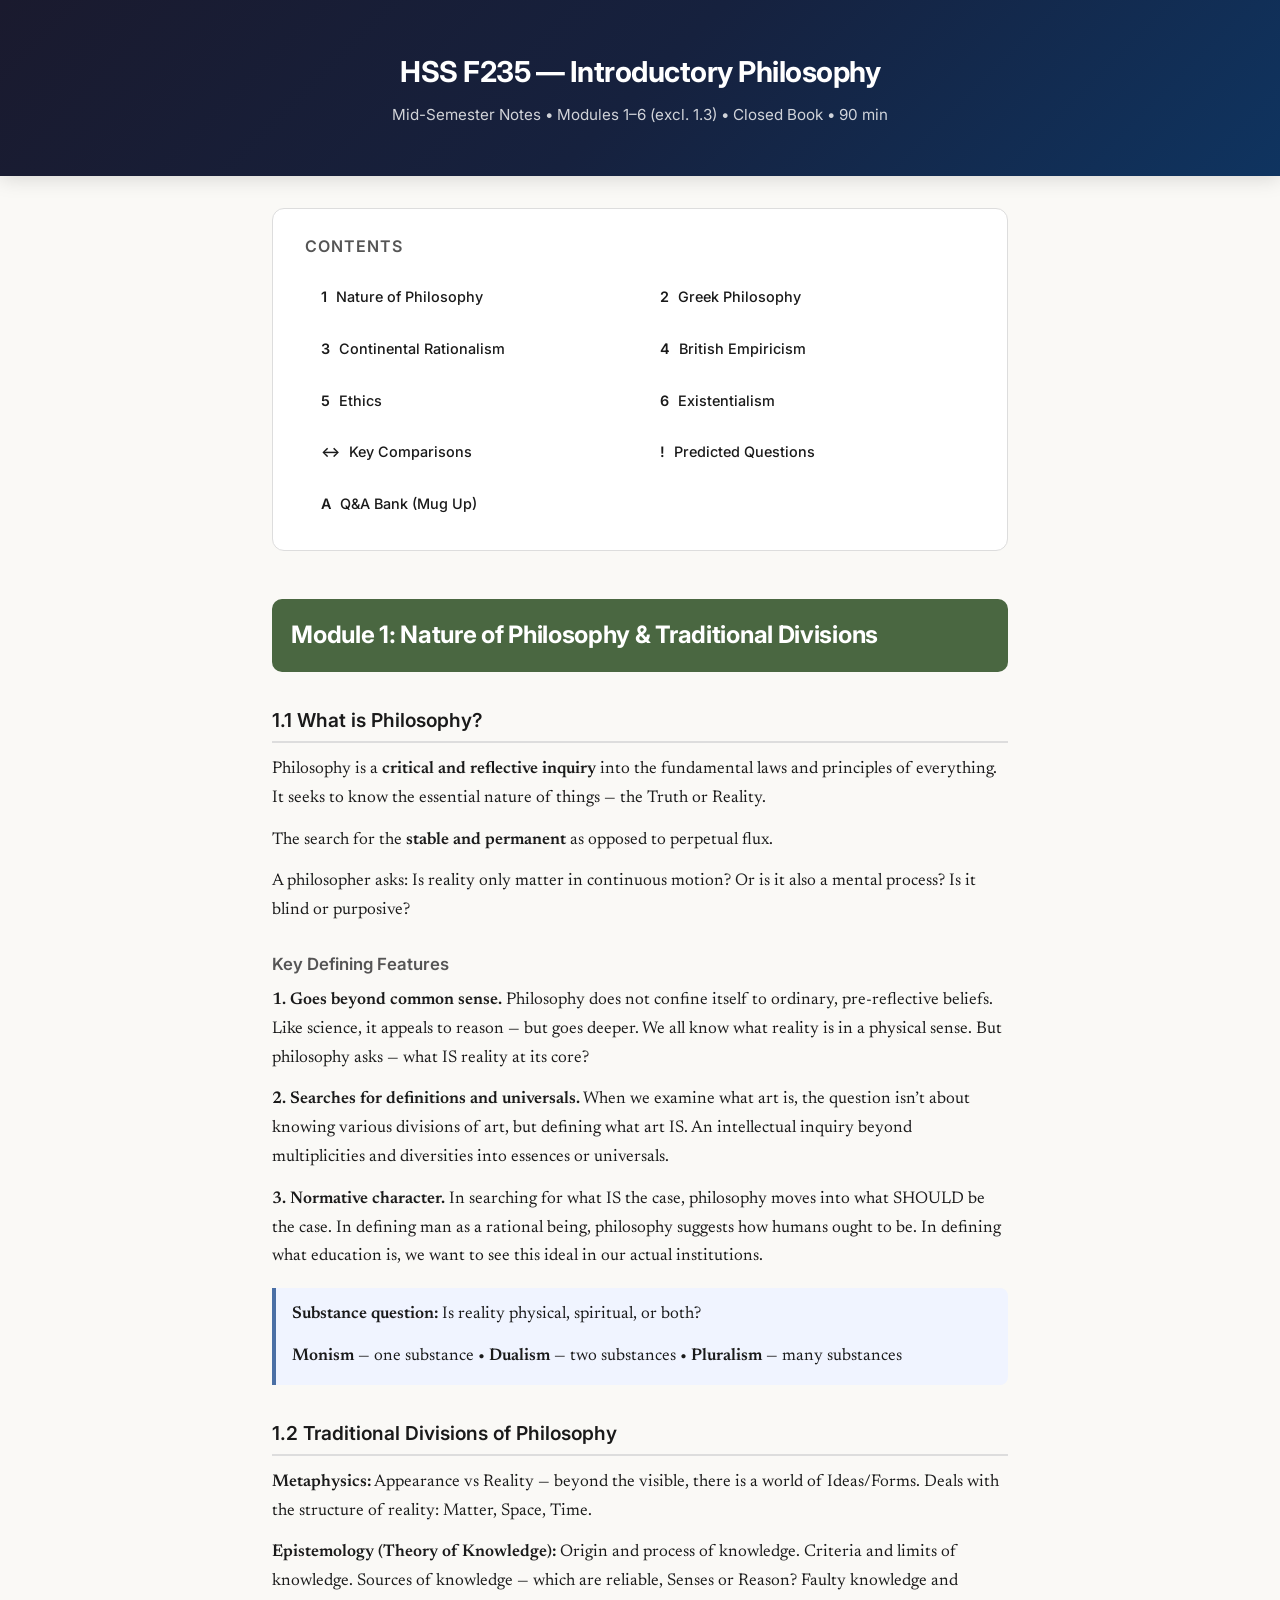
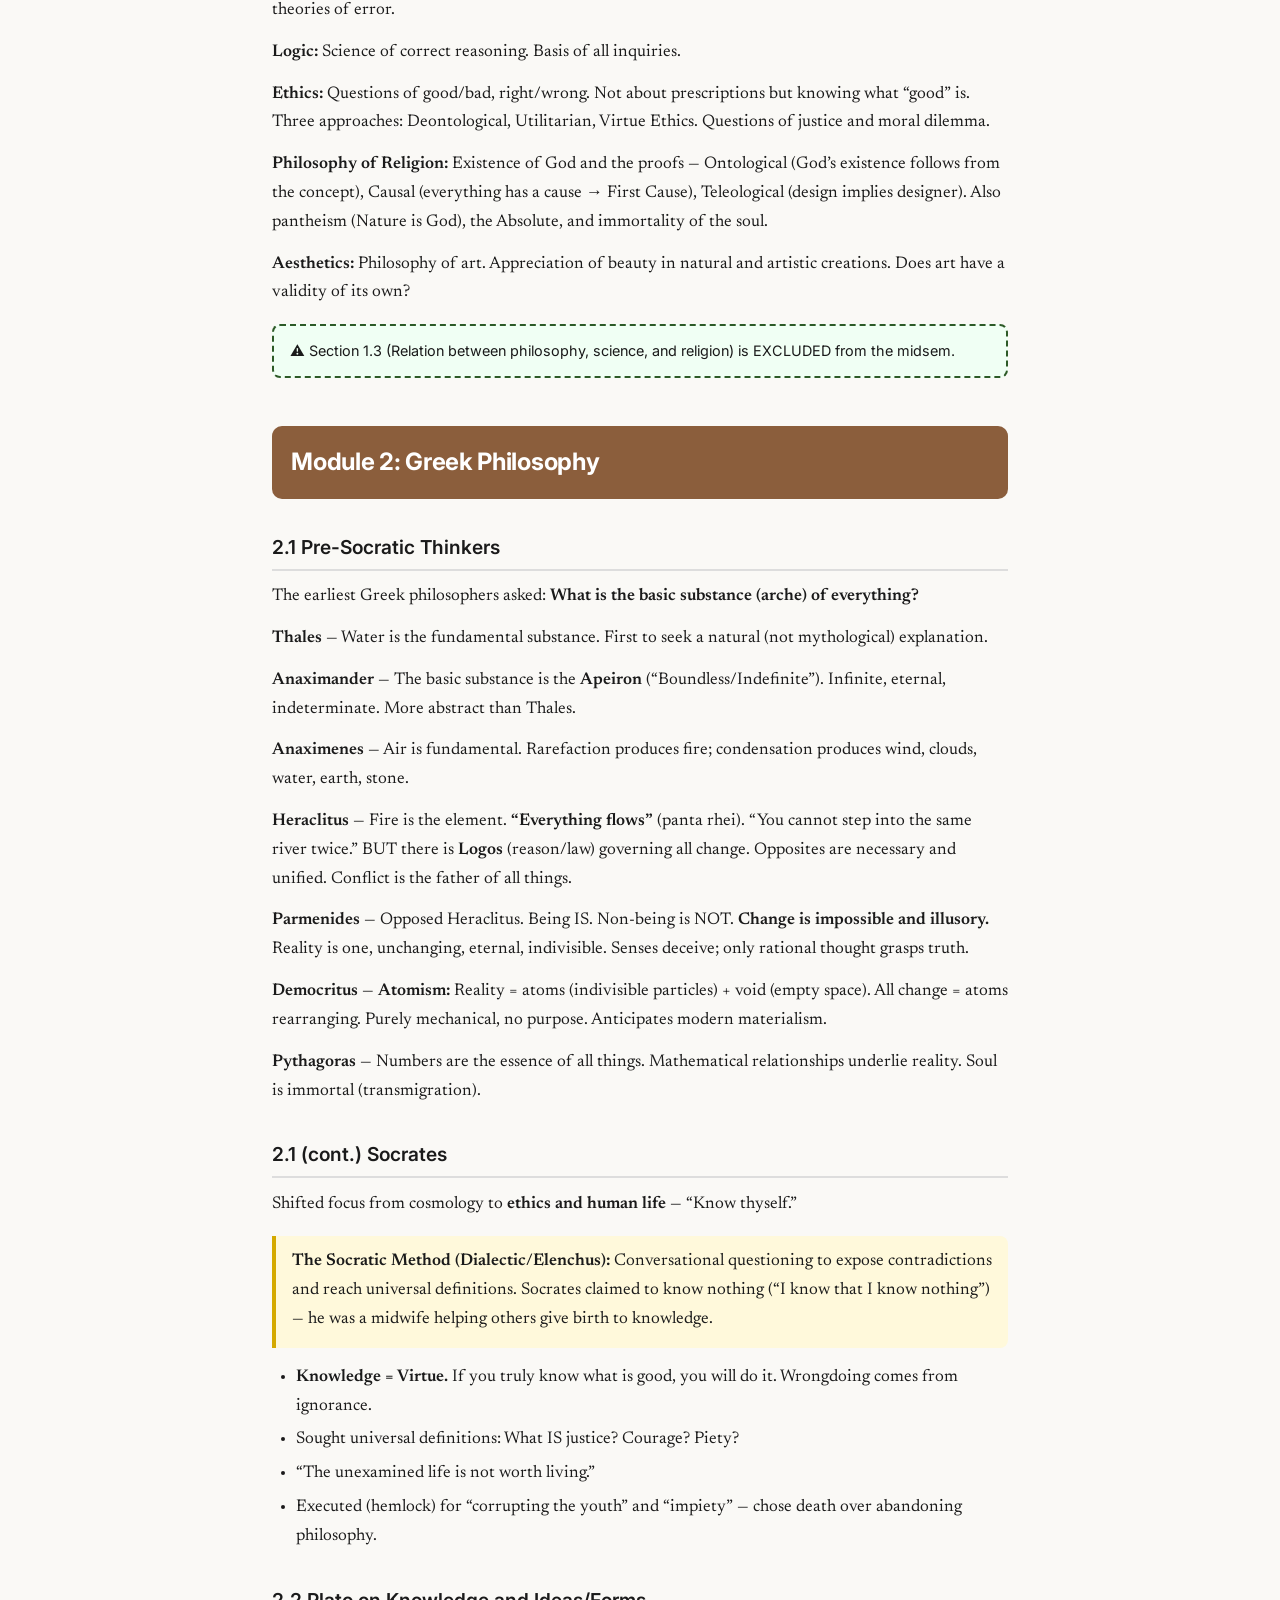
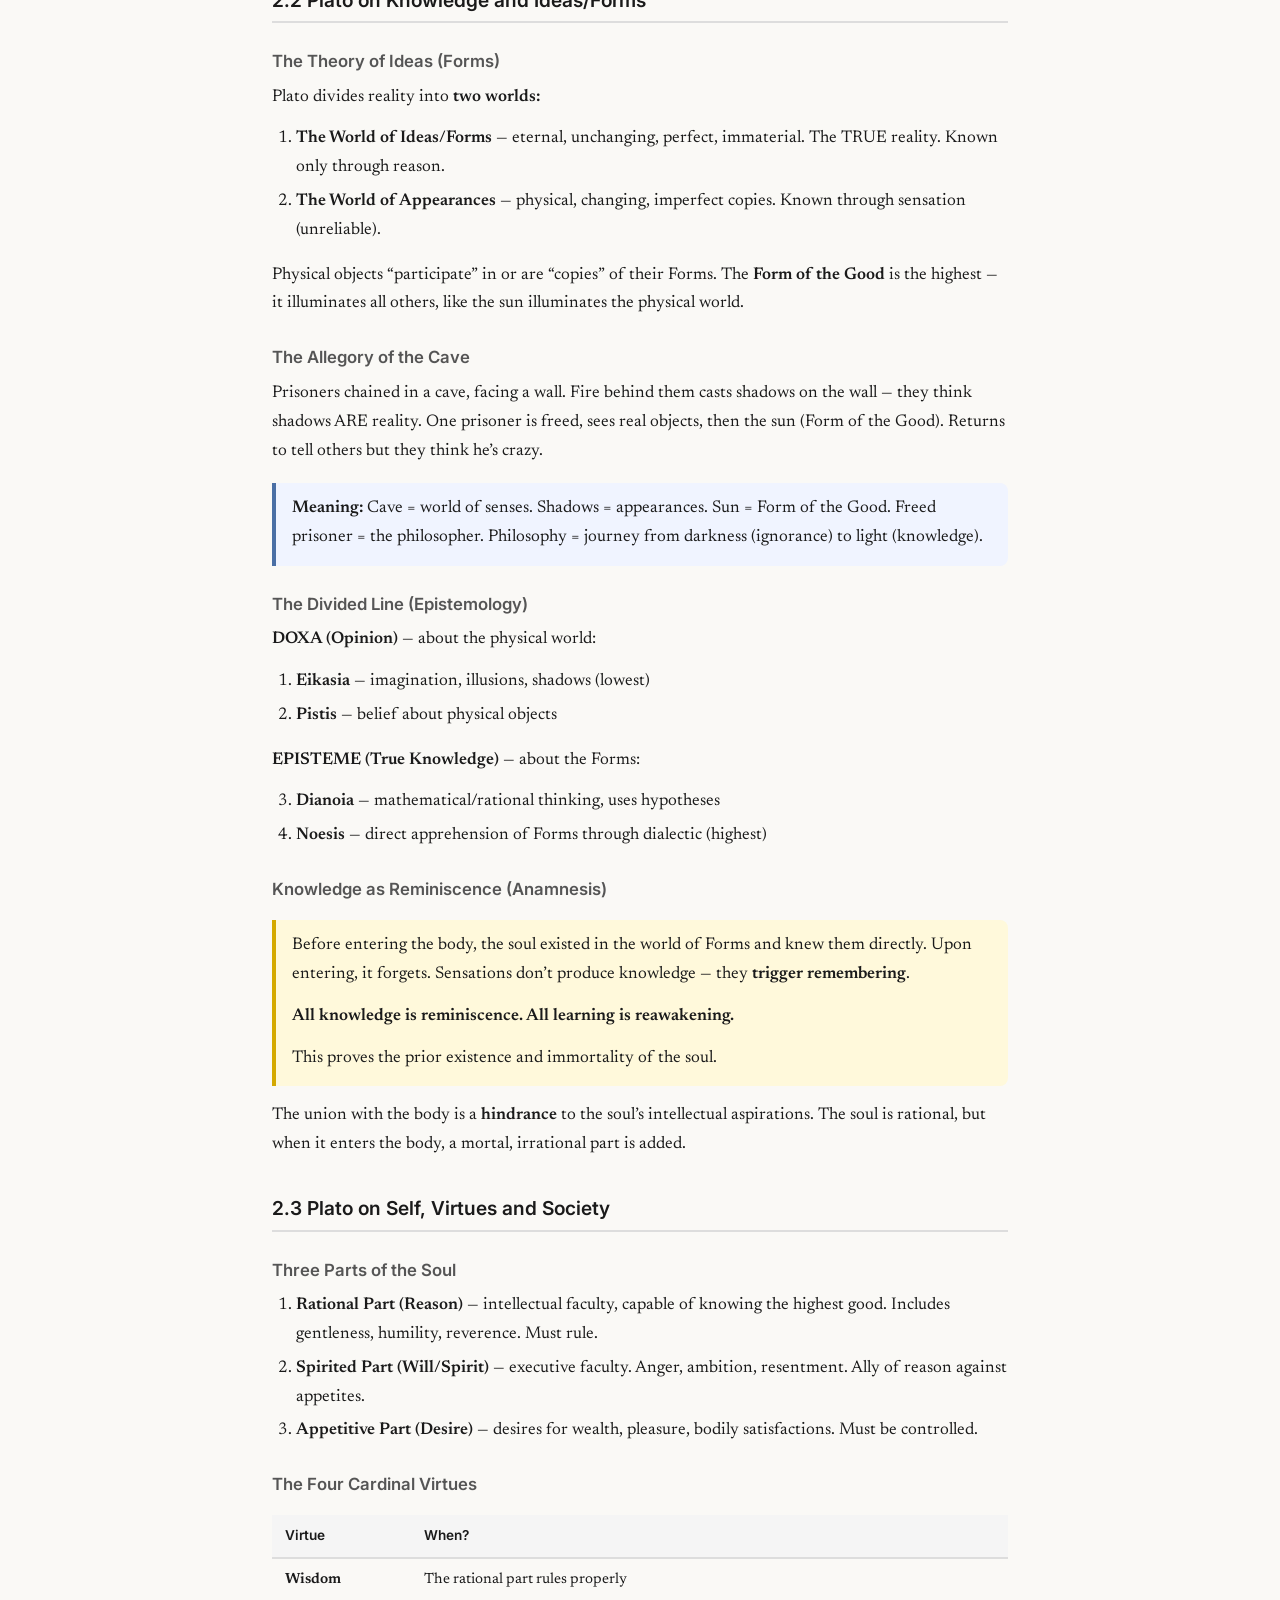
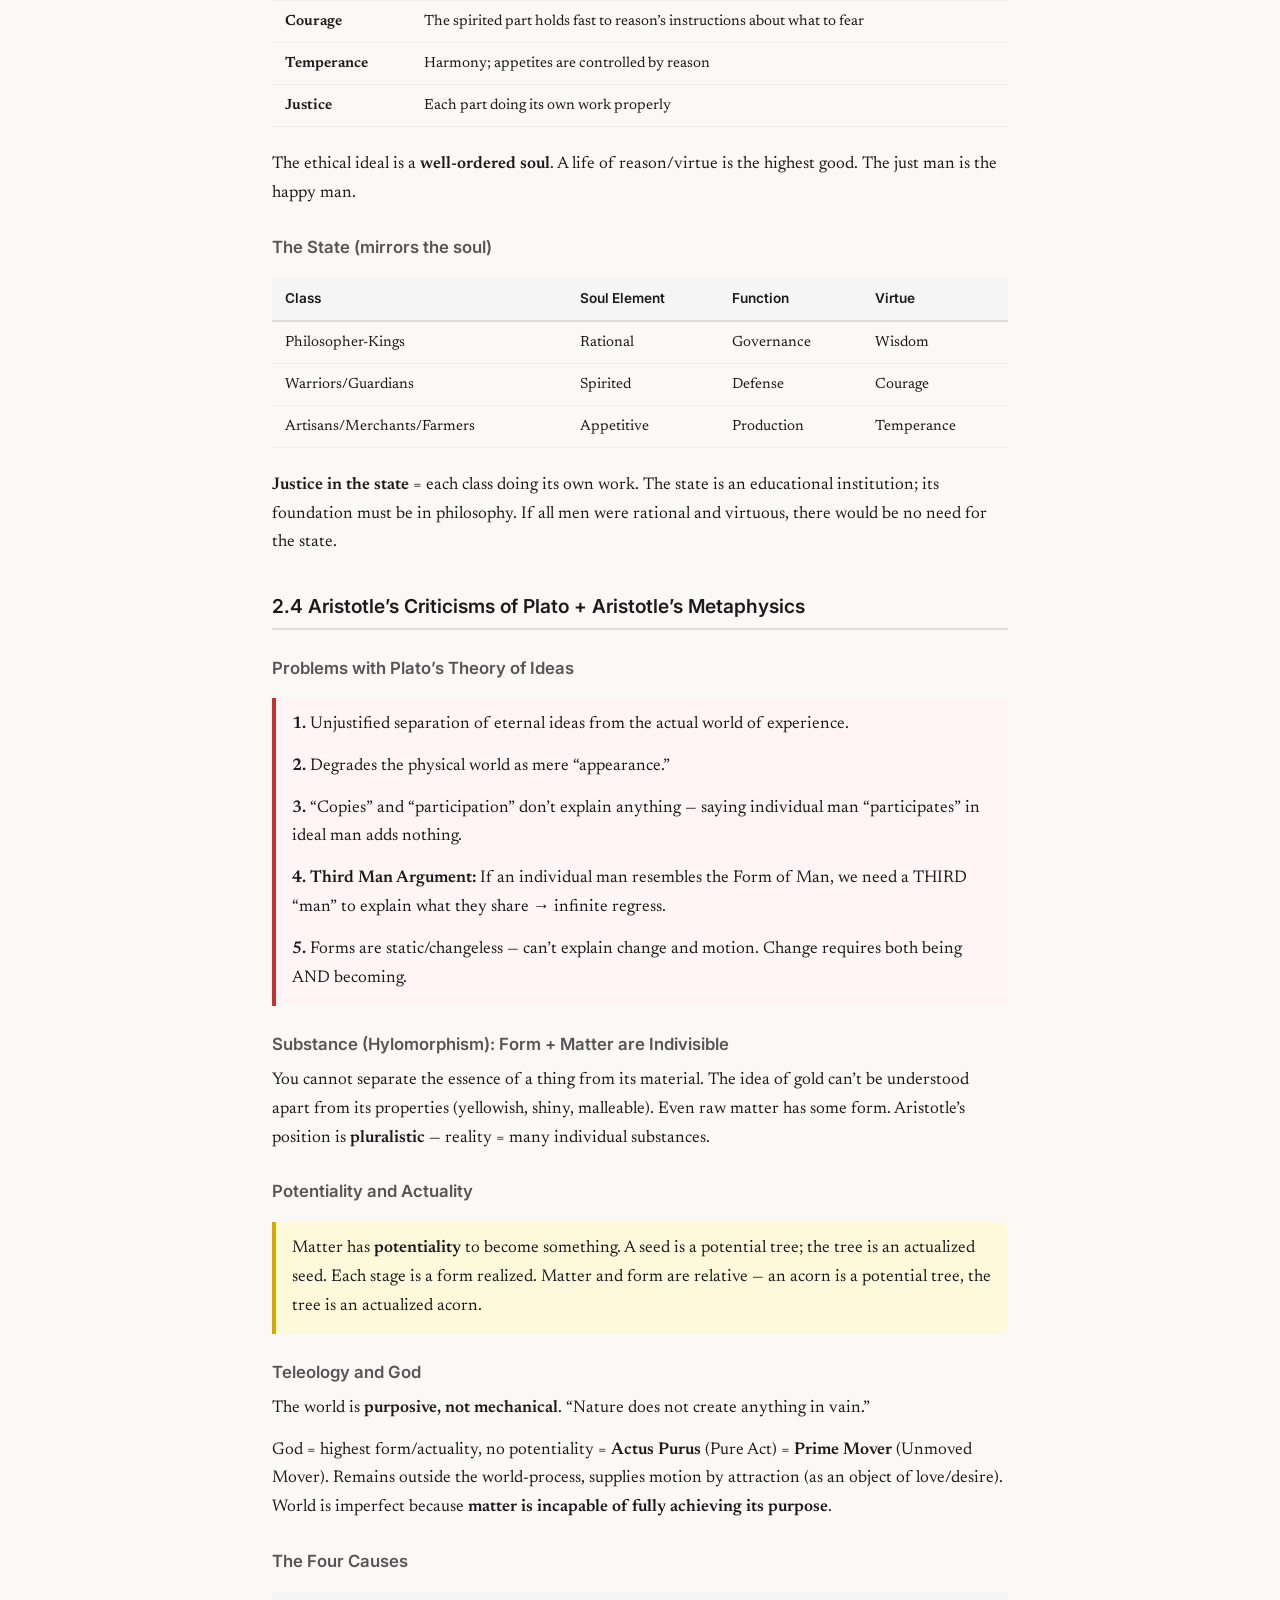
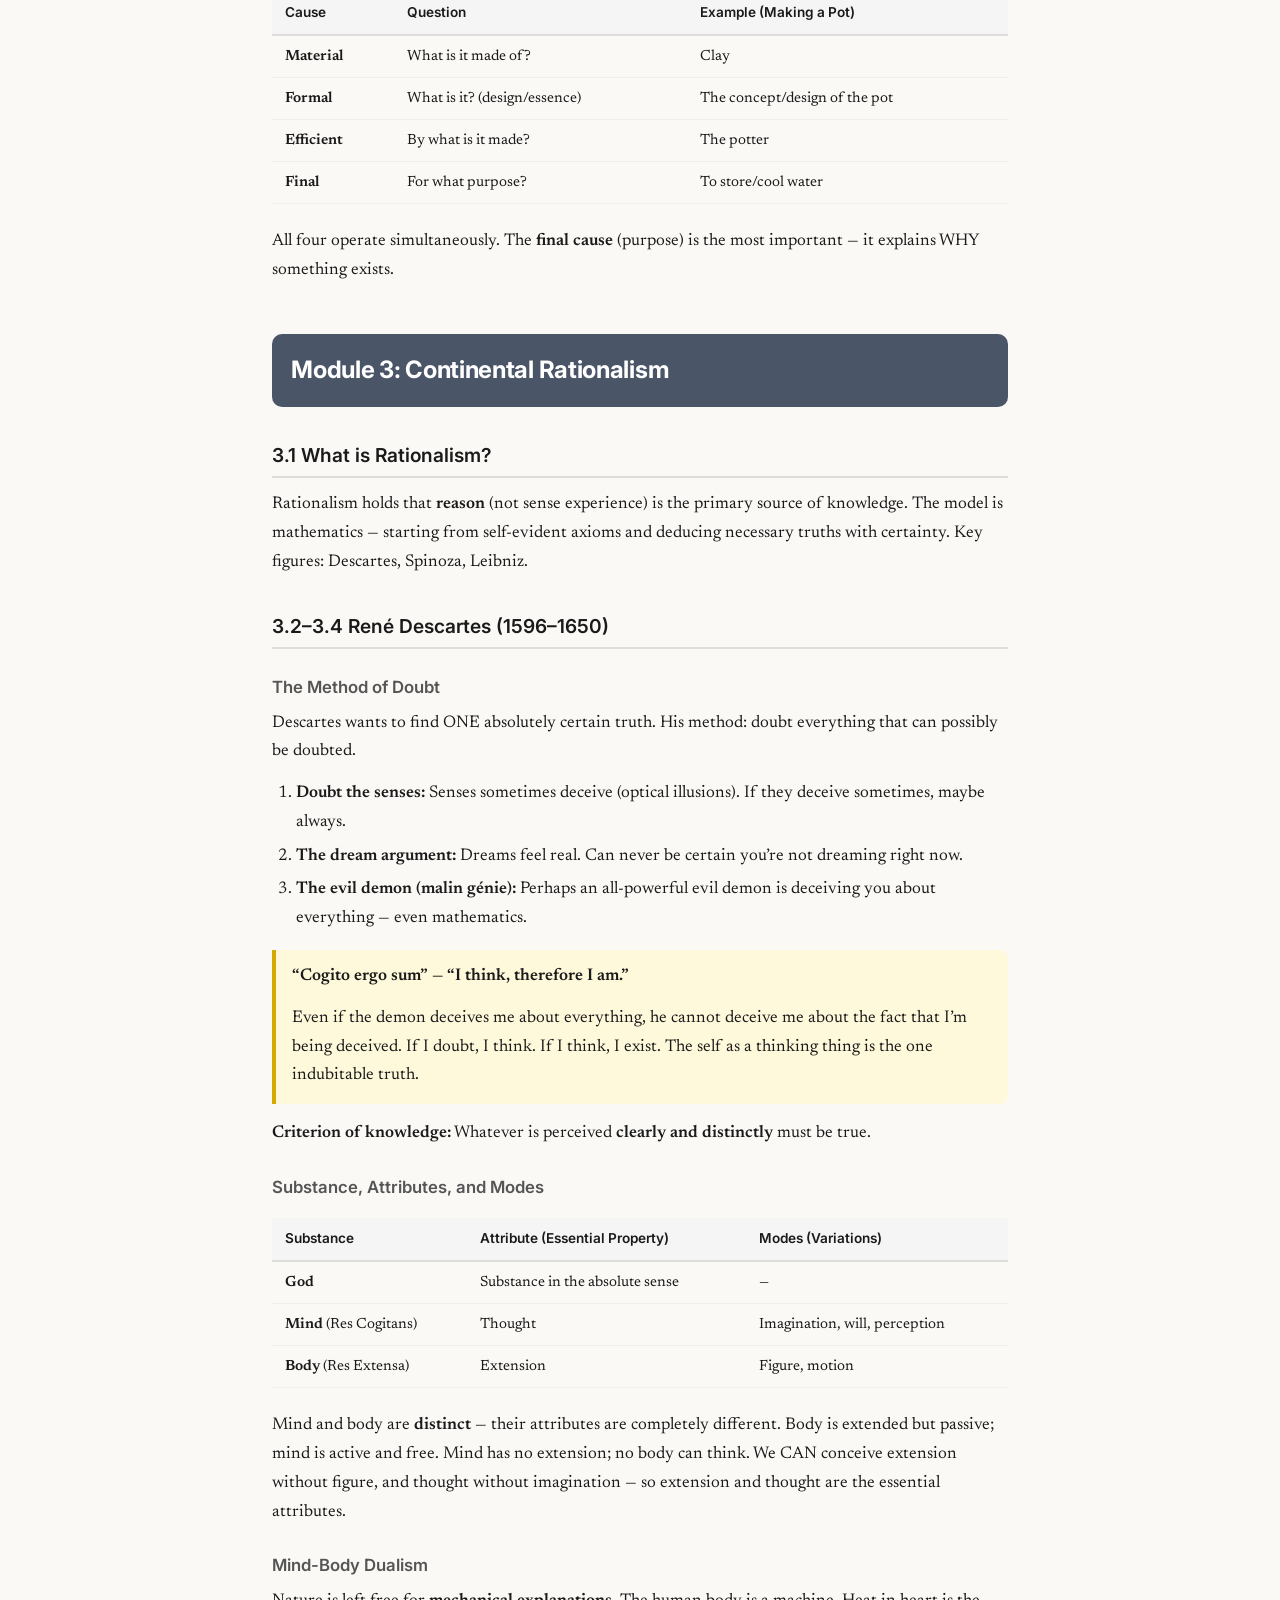
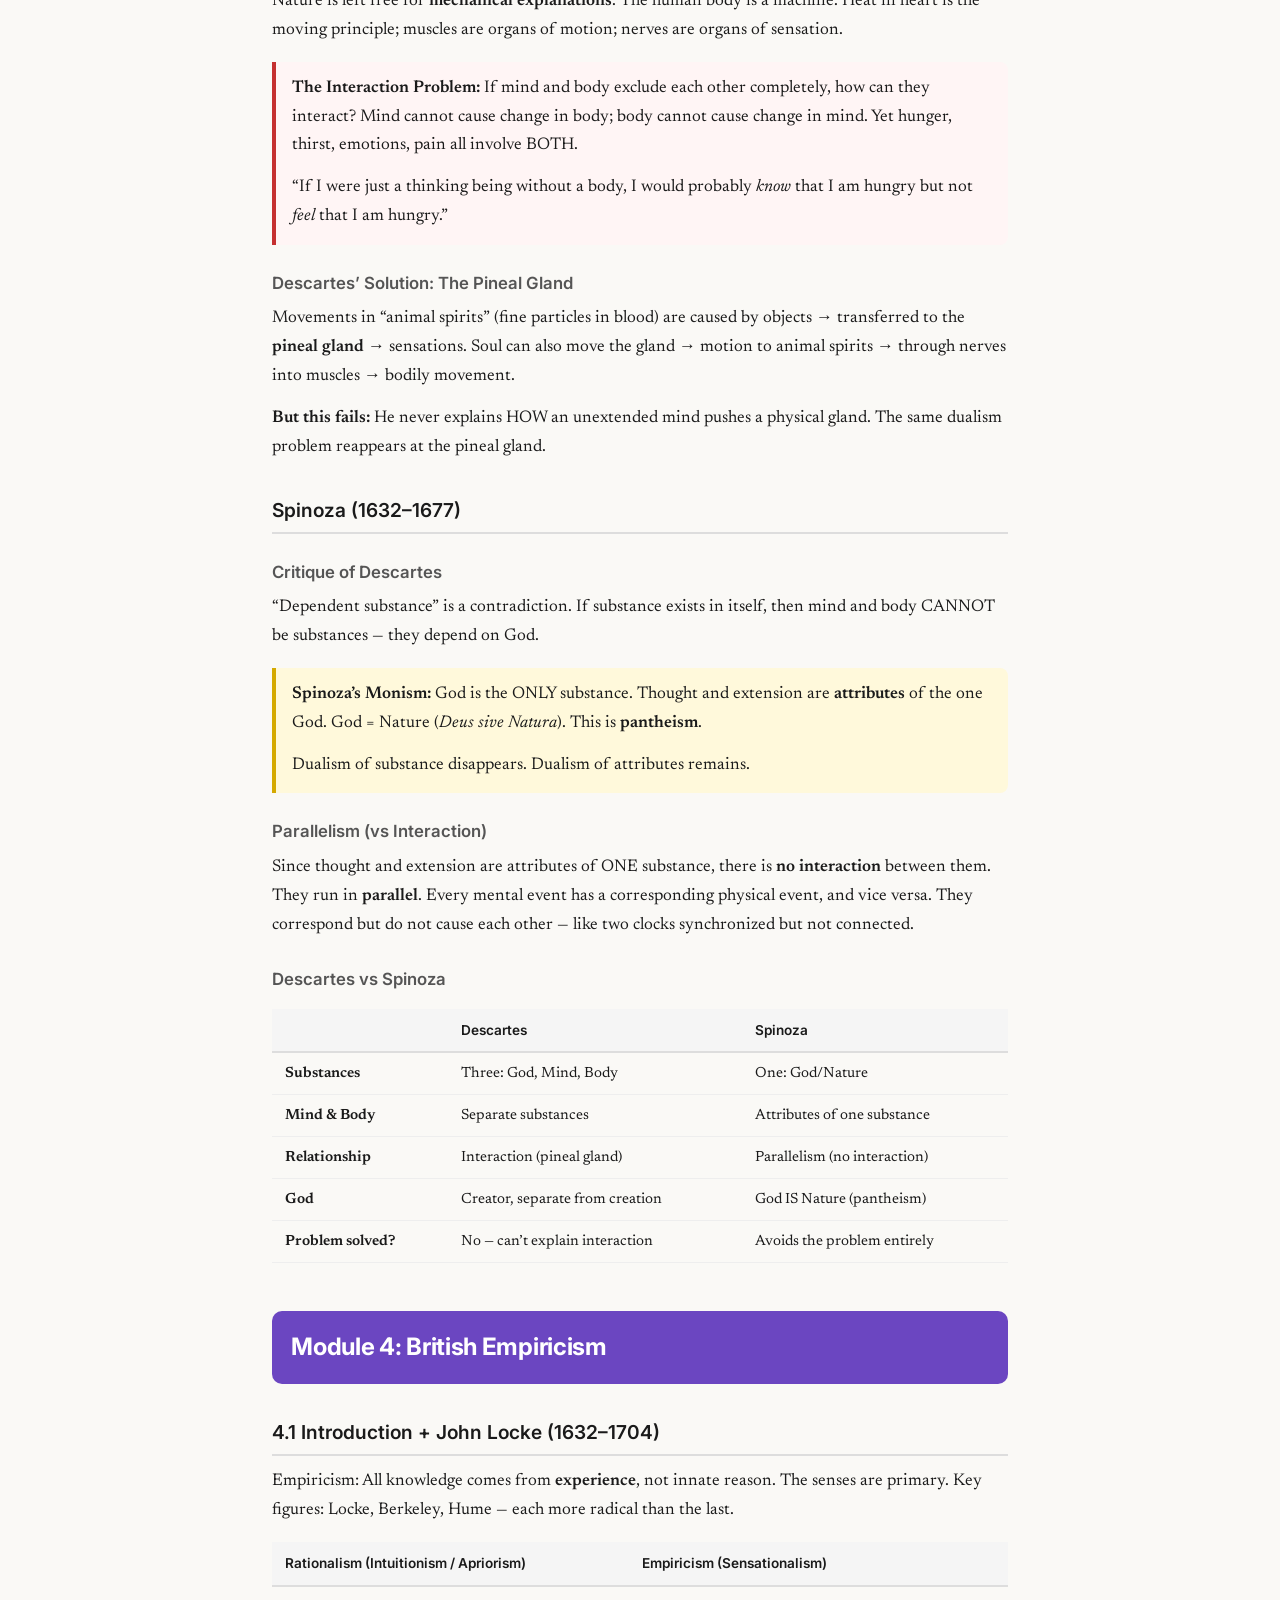
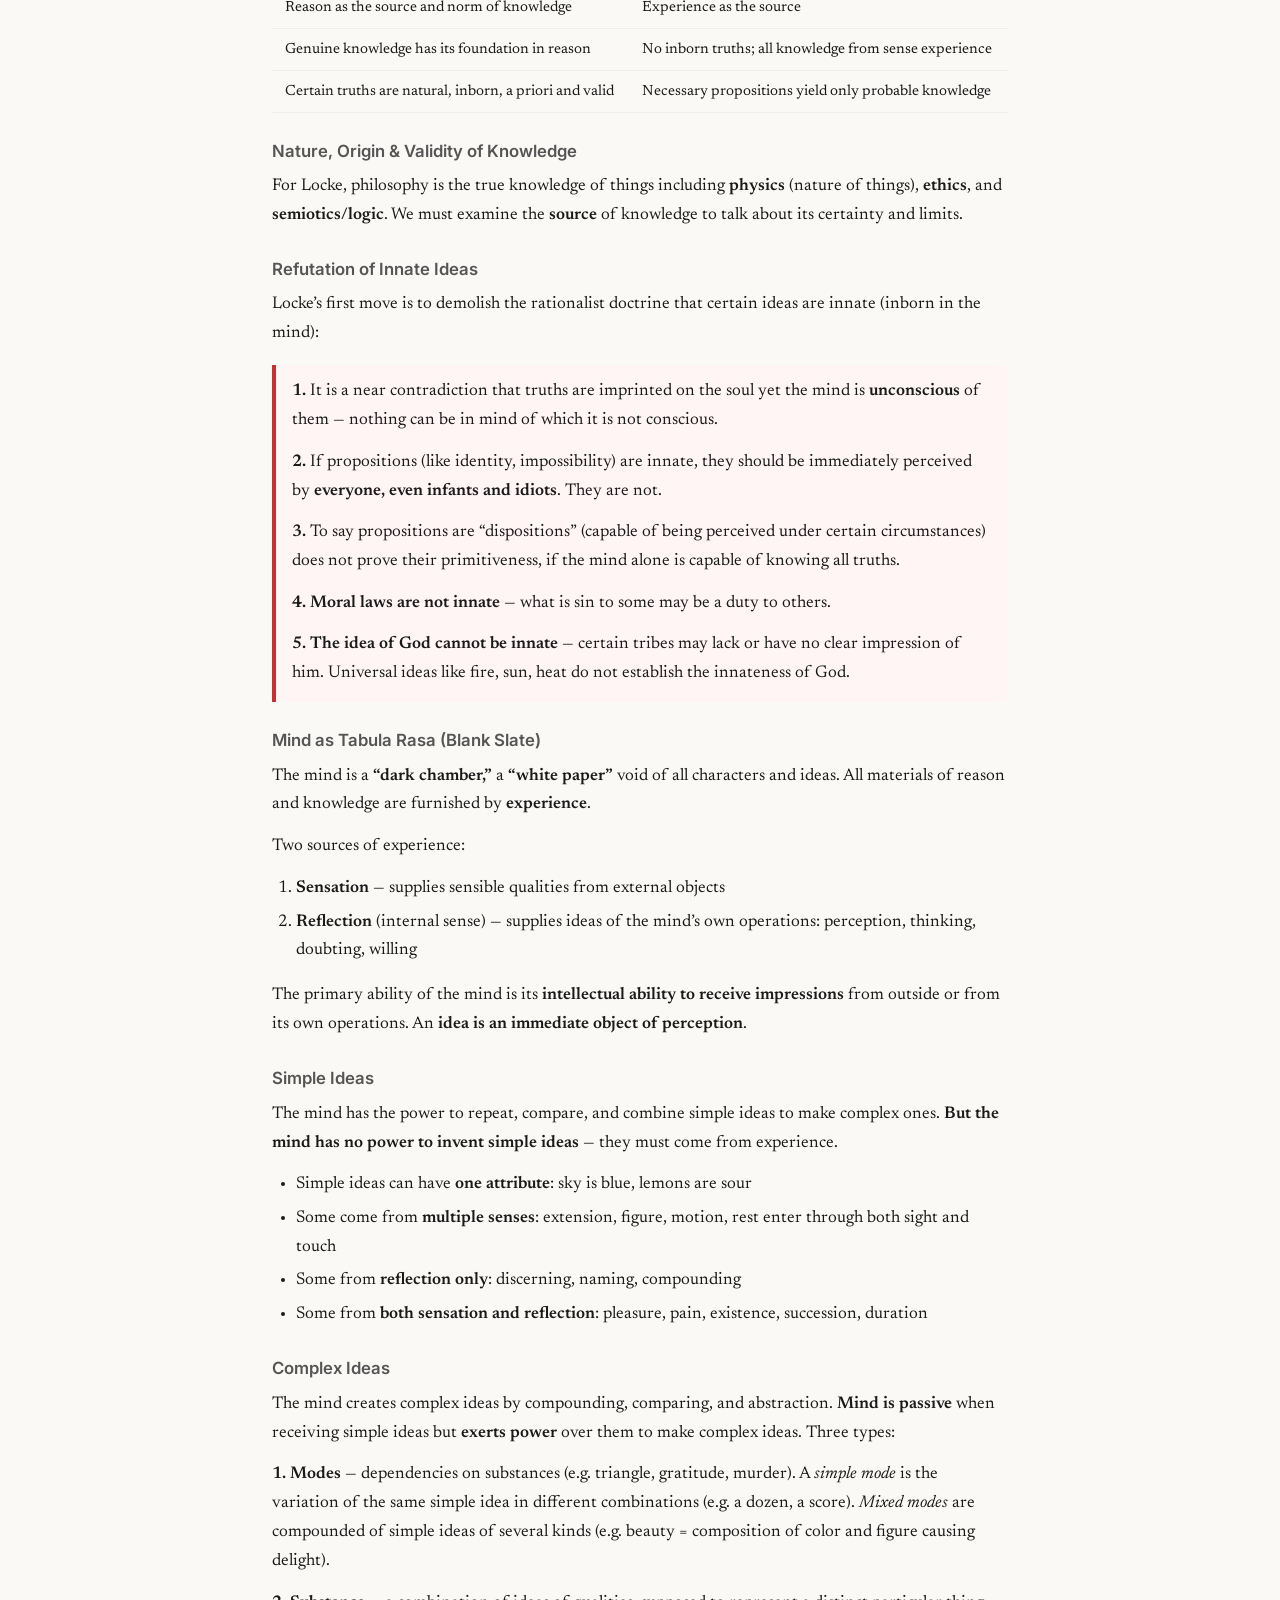
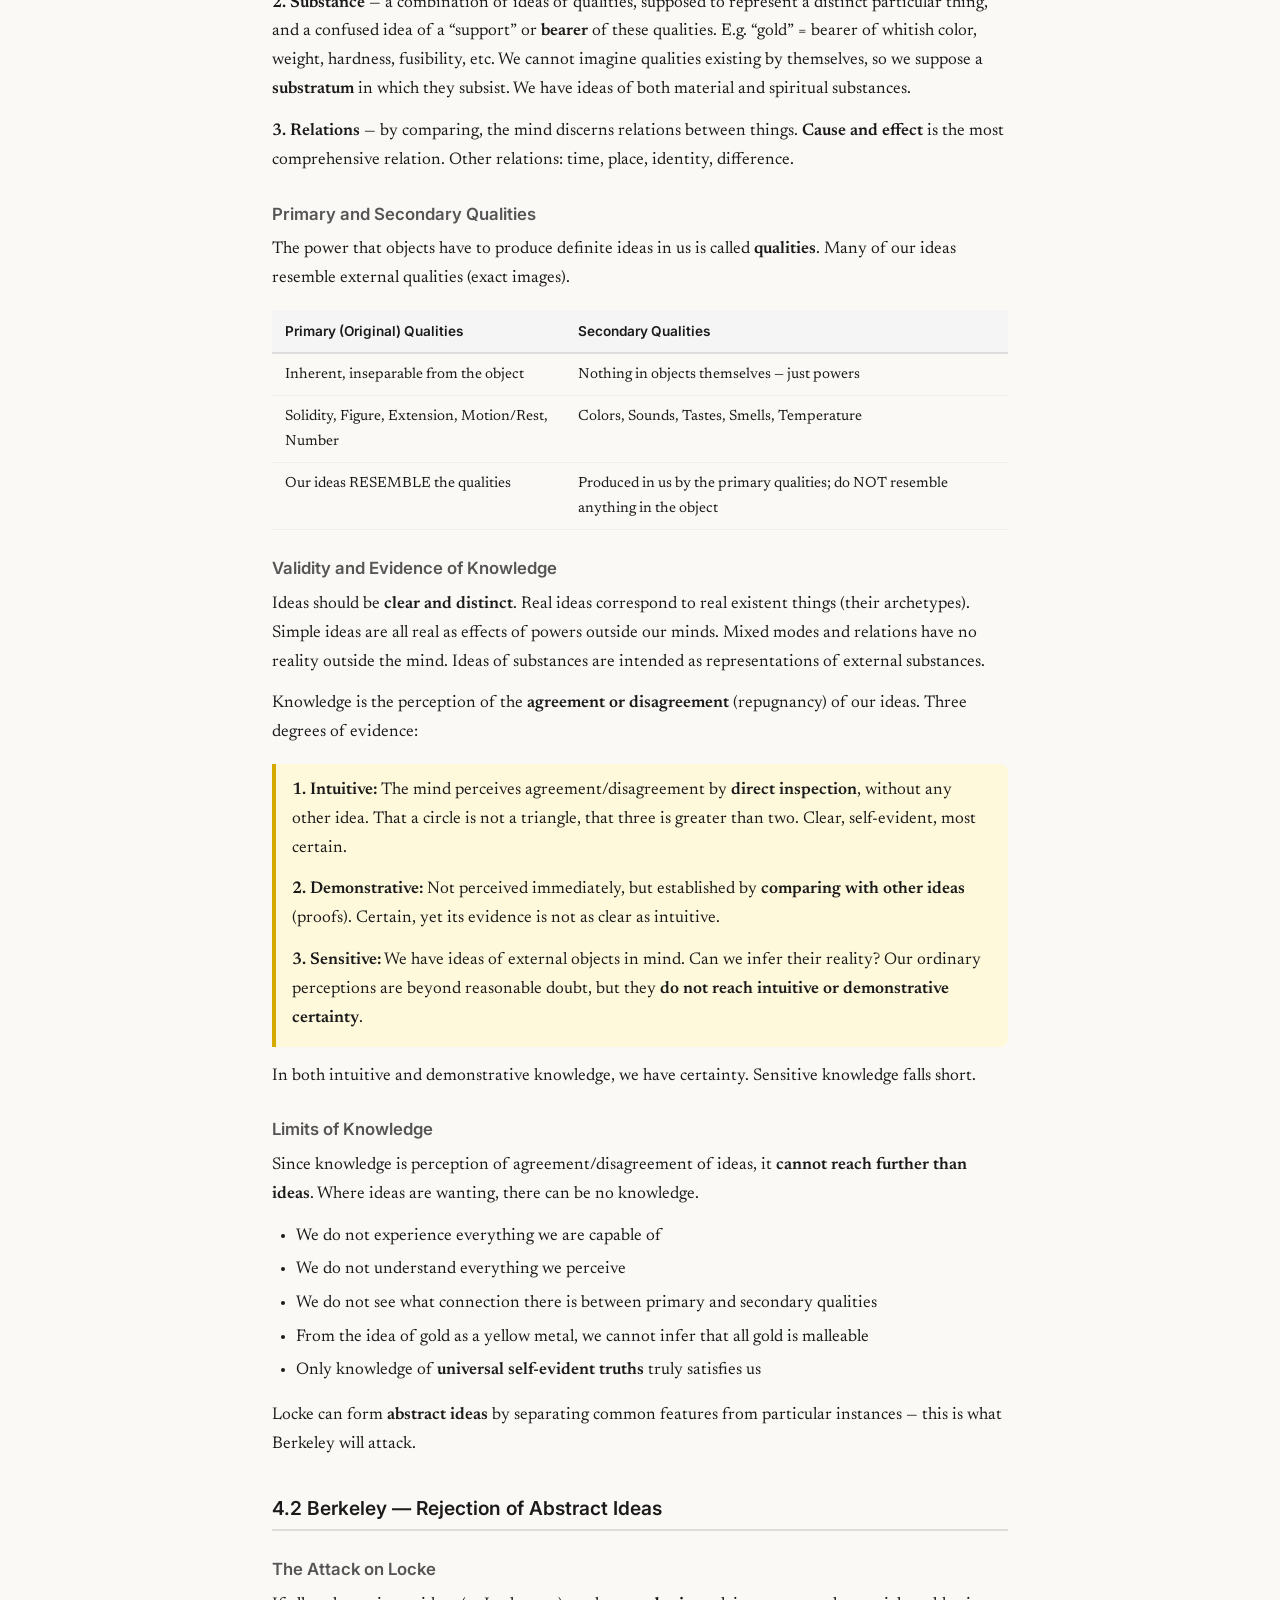
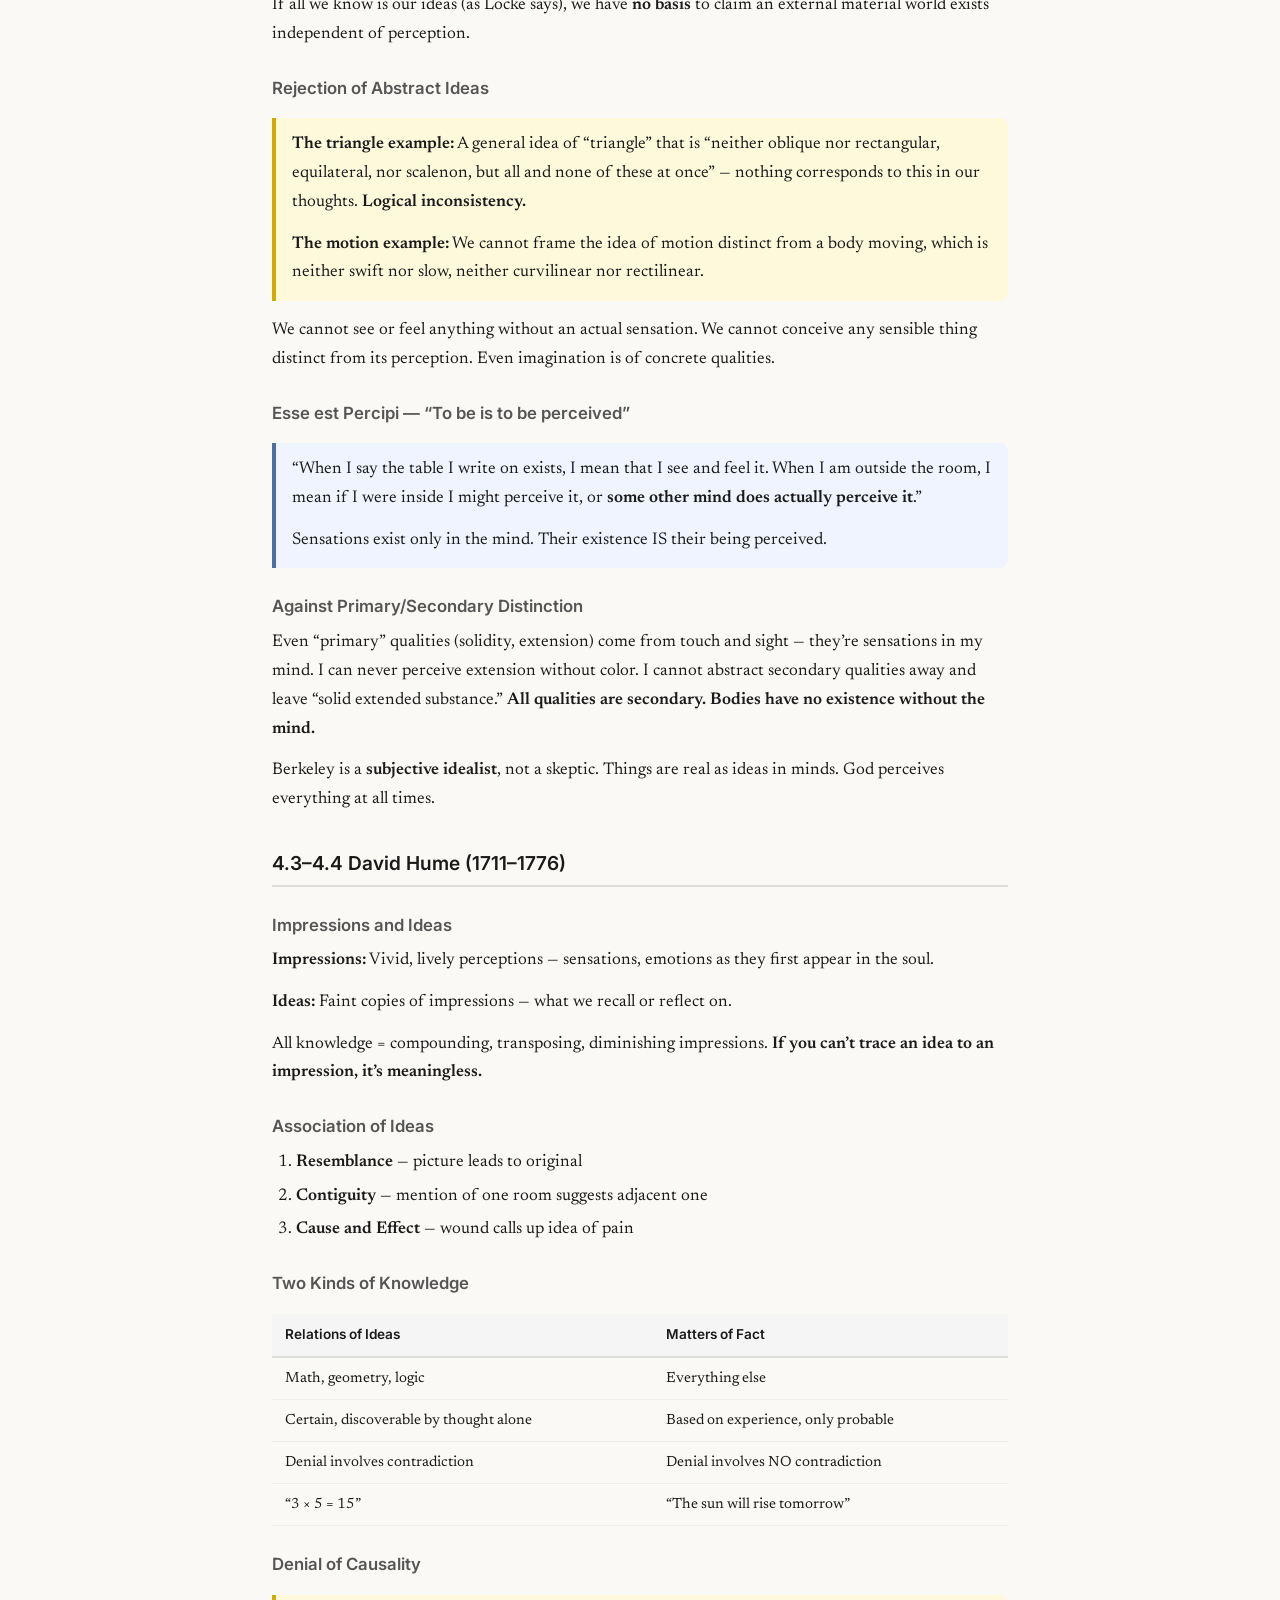
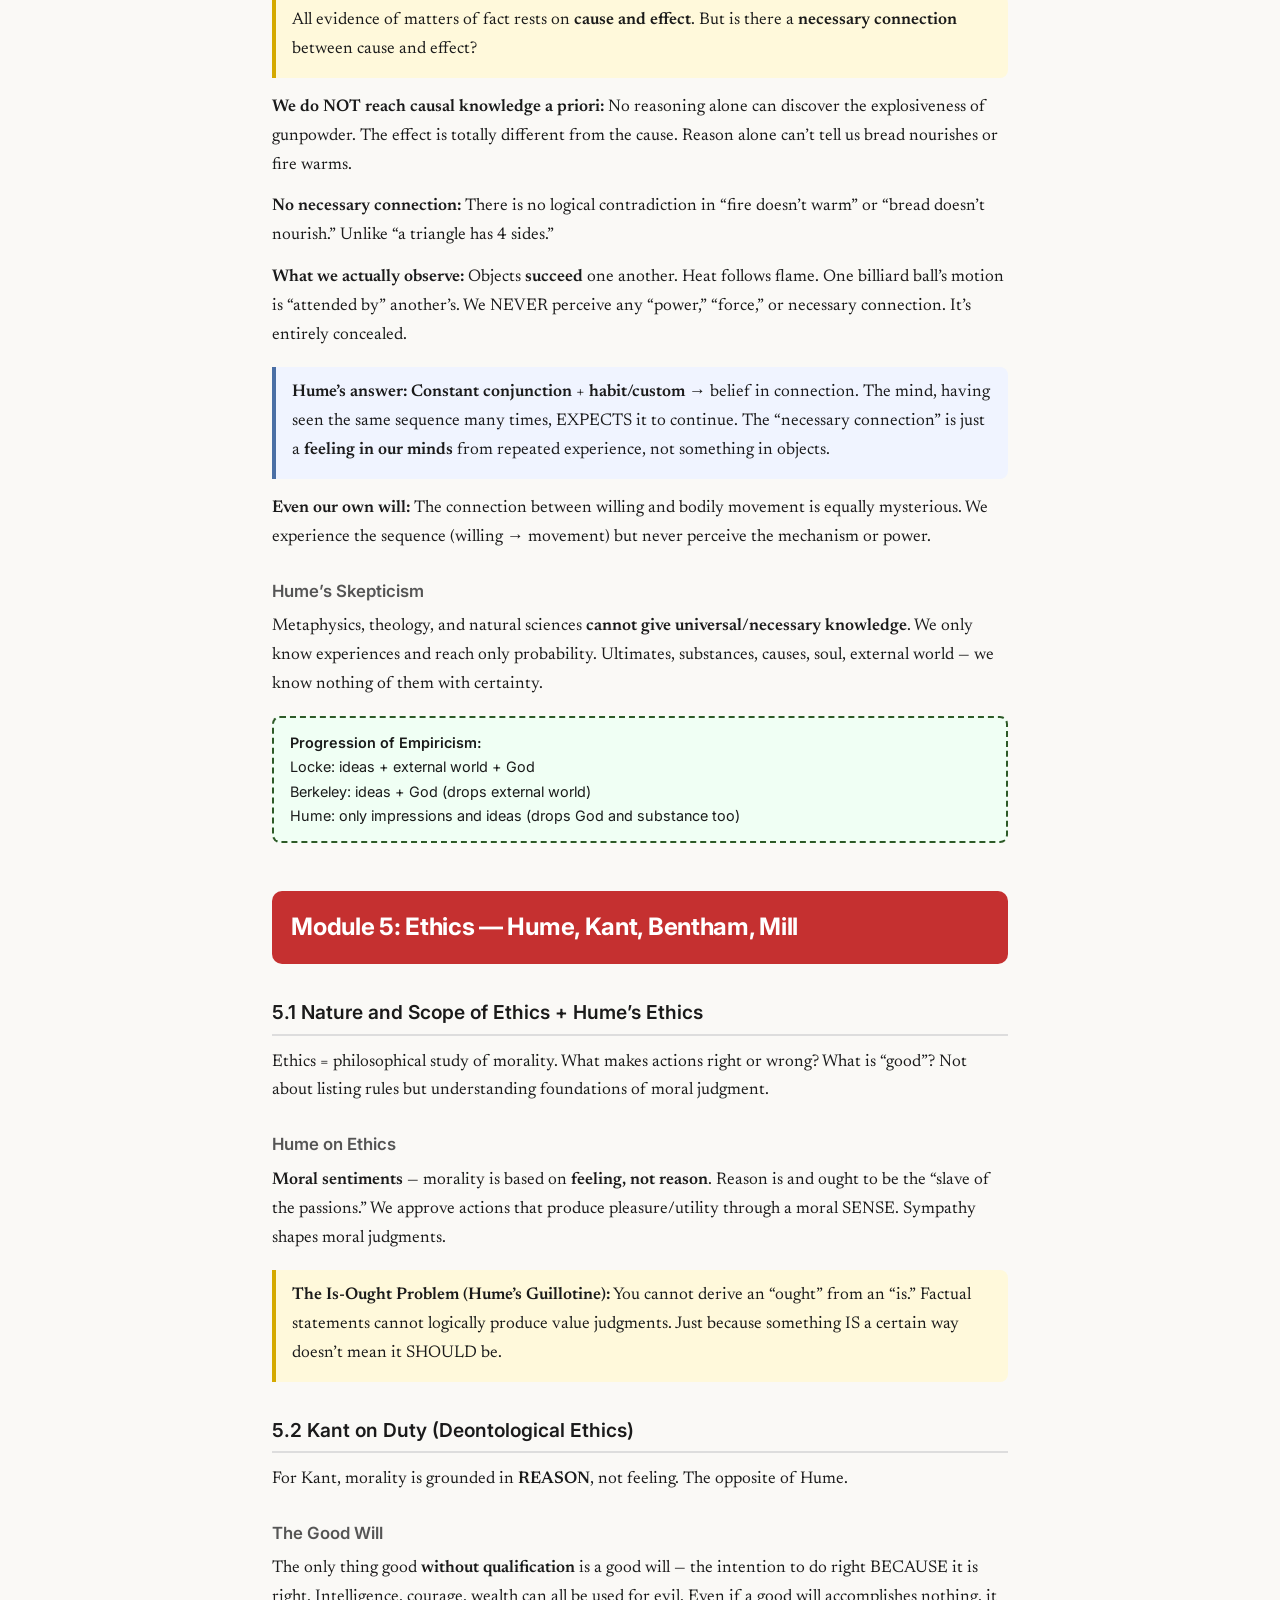
==== commit ca8ff0f5: "Add slide content (Locke, Existentialism) + Q&A bank with model answers - Locke: refutation of innat" ====
--- a/philosophy-notes.html
+++ b/philosophy-notes.html
@@ -270,13 +270,75 @@
     margin: 2rem 0;
   }
 
-  @media (max-width: 600px) {
-    .header { padding: 2rem 1rem; }
-    .header h1 { font-size: 1.4rem; }
-    .content { padding: 0 1rem 4rem; }
-    .toc-grid { grid-template-columns: 1fr; }
+  /* Tables scroll horizontally on small screens */
+  .table-wrap {
+    overflow-x: auto;
+    -webkit-overflow-scrolling: touch;
+    margin: 1rem 0 1.5rem;
+  }
+
+  .table-wrap table {
+    margin: 0;
+    min-width: 480px;
+  }
+
+  @media (max-width: 768px) {
+    body { font-size: 16px; }
+
+    .header {
+      padding: 1.5rem 1rem;
+      position: sticky;
+    }
+
+    .header h1 { font-size: 1.3rem; }
+    .header .subtitle { font-size: 0.82rem; }
+
+    .toc {
+      margin: 1rem 0.75rem;
+      padding: 1rem 1.2rem;
+    }
+
+    .toc-grid { grid-template-columns: 1fr; gap: 0.25rem; }
+    .toc a { padding: 0.5rem 0.8rem; font-size: 0.85rem; }
+
+    .content { padding: 0 0.9rem 4rem; }
+
+    .module-header {
+      font-size: 1.2rem;
+      padding: 0.8rem 1rem;
+    }
+
+    h3 { font-size: 1.08rem; margin-top: 1.5rem; }
+    h4 { font-size: 0.95rem; }
+
+    .key-concept, .definition, .criticism, .exam-tip {
+      padding: 0.7rem 0.8rem;
+      margin: 0.8rem 0;
+    }
+
     table { font-size: 0.82rem; }
     td, thead th { padding: 0.4rem 0.5rem; }
+
+    .question-card { padding: 0.8rem 1rem; }
+    .question-card .q-text { font-size: 0.92rem; }
+
+    ol, ul { margin-left: 1.2rem; }
+  }
+
+  @media (max-width: 400px) {
+    body { font-size: 15px; line-height: 1.6; }
+
+    .header { padding: 1.2rem 0.8rem; }
+    .header h1 { font-size: 1.15rem; }
+
+    .content { padding: 0 0.7rem 3rem; }
+
+    .module-header { font-size: 1.1rem; padding: 0.7rem 0.8rem; }
+
+    h3 { font-size: 1rem; }
+
+    table { font-size: 0.78rem; }
+    td, thead th { padding: 0.3rem 0.4rem; }
   }
 
   @media print {
@@ -306,6 +368,7 @@
     <a href="#m6"><span class="mod-num">6</span> Existentialism</a>
     <a href="#comparisons"><span class="mod-num">&harr;</span> Key Comparisons</a>
     <a href="#predictions"><span class="mod-num">!</span> Predicted Questions</a>
+    <a href="#qna"><span class="mod-num">A</span> Q&amp;A Bank (Mug Up)</a>
   </div>
 </nav>
 
@@ -446,7 +509,7 @@
 
 <h4>The Four Cardinal Virtues</h4>
 
-<table>
+<div class="table-wrap"><table>
   <thead><tr><th>Virtue</th><th>When?</th></tr></thead>
   <tbody>
     <tr><td><strong>Wisdom</strong></td><td>The rational part rules properly</td></tr>
@@ -454,20 +517,20 @@
     <tr><td><strong>Temperance</strong></td><td>Harmony; appetites are controlled by reason</td></tr>
     <tr><td><strong>Justice</strong></td><td>Each part doing its own work properly</td></tr>
   </tbody>
-</table>
+</table></div>
 
 <p>The ethical ideal is a <strong>well-ordered soul</strong>. A life of reason/virtue is the highest good. The just man is the happy man.</p>
 
 <h4>The State (mirrors the soul)</h4>
 
-<table>
+<div class="table-wrap"><table>
   <thead><tr><th>Class</th><th>Soul Element</th><th>Function</th><th>Virtue</th></tr></thead>
   <tbody>
     <tr><td>Philosopher-Kings</td><td>Rational</td><td>Governance</td><td>Wisdom</td></tr>
     <tr><td>Warriors/Guardians</td><td>Spirited</td><td>Defense</td><td>Courage</td></tr>
     <tr><td>Artisans/Merchants/Farmers</td><td>Appetitive</td><td>Production</td><td>Temperance</td></tr>
   </tbody>
-</table>
+</table></div>
 
 <p><strong>Justice in the state</strong> = each class doing its own work. The state is an educational institution; its foundation must be in philosophy. If all men were rational and virtuous, there would be no need for the state.</p>
 
@@ -501,7 +564,7 @@
 
 <h4>The Four Causes</h4>
 
-<table>
+<div class="table-wrap"><table>
   <thead><tr><th>Cause</th><th>Question</th><th>Example (Making a Pot)</th></tr></thead>
   <tbody>
     <tr><td><strong>Material</strong></td><td>What is it made of?</td><td>Clay</td></tr>
@@ -509,7 +572,7 @@
     <tr><td><strong>Efficient</strong></td><td>By what is it made?</td><td>The potter</td></tr>
     <tr><td><strong>Final</strong></td><td>For what purpose?</td><td>To store/cool water</td></tr>
   </tbody>
-</table>
+</table></div>
 
 <p>All four operate simultaneously. The <strong>final cause</strong> (purpose) is the most important &mdash; it explains WHY something exists.</p>
 
@@ -544,14 +607,14 @@
 
 <h4>Substance, Attributes, and Modes</h4>
 
-<table>
+<div class="table-wrap"><table>
   <thead><tr><th>Substance</th><th>Attribute (Essential Property)</th><th>Modes (Variations)</th></tr></thead>
   <tbody>
     <tr><td><strong>God</strong></td><td>Substance in the absolute sense</td><td>&mdash;</td></tr>
     <tr><td><strong>Mind</strong> (Res Cogitans)</td><td>Thought</td><td>Imagination, will, perception</td></tr>
     <tr><td><strong>Body</strong> (Res Extensa)</td><td>Extension</td><td>Figure, motion</td></tr>
   </tbody>
-</table>
+</table></div>
 
 <p>Mind and body are <strong>distinct</strong> &mdash; their attributes are completely different. Body is extended but passive; mind is active and free. Mind has no extension; no body can think. We CAN conceive extension without figure, and thought without imagination &mdash; so extension and thought are the essential attributes.</p>
 
@@ -587,7 +650,7 @@
 
 <h4>Descartes vs Spinoza</h4>
 
-<table>
+<div class="table-wrap"><table>
   <thead><tr><th></th><th>Descartes</th><th>Spinoza</th></tr></thead>
   <tbody>
     <tr><td><strong>Substances</strong></td><td>Three: God, Mind, Body</td><td>One: God/Nature</td></tr>
@@ -596,7 +659,7 @@
     <tr><td><strong>God</strong></td><td>Creator, separate from creation</td><td>God IS Nature (pantheism)</td></tr>
     <tr><td><strong>Problem solved?</strong></td><td>No &mdash; can&rsquo;t explain interaction</td><td>Avoids the problem entirely</td></tr>
   </tbody>
-</table>
+</table></div>
 
 </section>
 
@@ -608,28 +671,103 @@
 
 <p>Empiricism: All knowledge comes from <strong>experience</strong>, not innate reason. The senses are primary. Key figures: Locke, Berkeley, Hume &mdash; each more radical than the last.</p>
 
-<h4>Tabula Rasa (Blank Slate)</h4>
-
-<p>No innate ideas. Mind at birth is a &ldquo;white paper, void of all characters.&rdquo; Two sources of experience:</p>
+<div class="table-wrap"><table>
+  <thead><tr><th>Rationalism (Intuitionism / Apriorism)</th><th>Empiricism (Sensationalism)</th></tr></thead>
+  <tbody>
+    <tr><td>Reason as the source and norm of knowledge</td><td>Experience as the source</td></tr>
+    <tr><td>Genuine knowledge has its foundation in reason</td><td>No inborn truths; all knowledge from sense experience</td></tr>
+    <tr><td>Certain truths are natural, inborn, a priori and valid</td><td>Necessary propositions yield only probable knowledge</td></tr>
+  </tbody>
+</table></div>
+
+<h4>Nature, Origin &amp; Validity of Knowledge</h4>
+
+<p>For Locke, philosophy is the true knowledge of things including <strong>physics</strong> (nature of things), <strong>ethics</strong>, and <strong>semiotics/logic</strong>. We must examine the <strong>source</strong> of knowledge to talk about its certainty and limits.</p>
+
+<h4>Refutation of Innate Ideas</h4>
+
+<p>Locke&rsquo;s first move is to demolish the rationalist doctrine that certain ideas are innate (inborn in the mind):</p>
+
+<div class="criticism">
+  <p><strong>1.</strong> It is a near contradiction that truths are imprinted on the soul yet the mind is <strong>unconscious</strong> of them &mdash; nothing can be in mind of which it is not conscious.</p>
+  <p><strong>2.</strong> If propositions (like identity, impossibility) are innate, they should be immediately perceived by <strong>everyone, even infants and idiots</strong>. They are not.</p>
+  <p><strong>3.</strong> To say propositions are &ldquo;dispositions&rdquo; (capable of being perceived under certain circumstances) does not prove their primitiveness, if the mind alone is capable of knowing all truths.</p>
+  <p><strong>4. Moral laws are not innate</strong> &mdash; what is sin to some may be a duty to others.</p>
+  <p><strong>5. The idea of God cannot be innate</strong> &mdash; certain tribes may lack or have no clear impression of him. Universal ideas like fire, sun, heat do not establish the innateness of God.</p>
+</div>
+
+<h4>Mind as Tabula Rasa (Blank Slate)</h4>
+
+<p>The mind is a <strong>&ldquo;dark chamber,&rdquo;</strong> a <strong>&ldquo;white paper&rdquo;</strong> void of all characters and ideas. All materials of reason and knowledge are furnished by <strong>experience</strong>.</p>
+
+<p>Two sources of experience:</p>
 <ol>
-  <li><strong>Sensation</strong> &mdash; external (five senses: color, sound, heat, etc.)</li>
-  <li><strong>Reflection</strong> &mdash; internal (mind observing its own operations: thinking, doubting, willing)</li>
+  <li><strong>Sensation</strong> &mdash; supplies sensible qualities from external objects</li>
+  <li><strong>Reflection</strong> (internal sense) &mdash; supplies ideas of the mind&rsquo;s own operations: perception, thinking, doubting, willing</li>
 </ol>
 
-<p>Simple ideas come directly from sensation or reflection. Complex ideas are formed by combining, comparing, or abstracting simple ideas.</p>
+<p>The primary ability of the mind is its <strong>intellectual ability to receive impressions</strong> from outside or from its own operations. An <strong>idea is an immediate object of perception</strong>.</p>
+
+<h4>Simple Ideas</h4>
+
+<p>The mind has the power to repeat, compare, and combine simple ideas to make complex ones. <strong>But the mind has no power to invent simple ideas</strong> &mdash; they must come from experience.</p>
+
+<ul>
+  <li>Simple ideas can have <strong>one attribute</strong>: sky is blue, lemons are sour</li>
+  <li>Some come from <strong>multiple senses</strong>: extension, figure, motion, rest enter through both sight and touch</li>
+  <li>Some from <strong>reflection only</strong>: discerning, naming, compounding</li>
+  <li>Some from <strong>both sensation and reflection</strong>: pleasure, pain, existence, succession, duration</li>
+</ul>
+
+<h4>Complex Ideas</h4>
+
+<p>The mind creates complex ideas by compounding, comparing, and abstraction. <strong>Mind is passive</strong> when receiving simple ideas but <strong>exerts power</strong> over them to make complex ideas. Three types:</p>
+
+<p><strong>1. Modes</strong> &mdash; dependencies on substances (e.g. triangle, gratitude, murder). A <em>simple mode</em> is the variation of the same simple idea in different combinations (e.g. a dozen, a score). <em>Mixed modes</em> are compounded of simple ideas of several kinds (e.g. beauty = composition of color and figure causing delight).</p>
+
+<p><strong>2. Substance</strong> &mdash; a combination of ideas of qualities, supposed to represent a distinct particular thing, and a confused idea of a &ldquo;support&rdquo; or <strong>bearer</strong> of these qualities. E.g. &ldquo;gold&rdquo; = bearer of whitish color, weight, hardness, fusibility, etc. We cannot imagine qualities existing by themselves, so we suppose a <strong>substratum</strong> in which they subsist. We have ideas of both material and spiritual substances.</p>
+
+<p><strong>3. Relations</strong> &mdash; by comparing, the mind discerns relations between things. <strong>Cause and effect</strong> is the most comprehensive relation. Other relations: time, place, identity, difference.</p>
 
 <h4>Primary and Secondary Qualities</h4>
 
-<table>
-  <thead><tr><th>Primary Qualities</th><th>Secondary Qualities</th></tr></thead>
-  <tbody>
-    <tr><td>Actually IN the object, inseparable</td><td>NOT in the object; produced in us</td></tr>
-    <tr><td>Solidity, Extension, Figure, Motion, Number</td><td>Color, Sound, Taste, Smell, Temperature</td></tr>
-    <tr><td>Our ideas RESEMBLE the qualities</td><td>Our ideas do NOT resemble anything in the object</td></tr>
-  </tbody>
-</table>
-
-<p>Locke: We have direct knowledge of our own ideas, demonstrative knowledge of God/morality, and practical knowledge of the external world. The mind can form <strong>abstract ideas</strong> by separating common features from particular instances.</p>
+<p>The power that objects have to produce definite ideas in us is called <strong>qualities</strong>. Many of our ideas resemble external qualities (exact images).</p>
+
+<div class="table-wrap"><table>
+  <thead><tr><th>Primary (Original) Qualities</th><th>Secondary Qualities</th></tr></thead>
+  <tbody>
+    <tr><td>Inherent, inseparable from the object</td><td>Nothing in objects themselves &mdash; just powers</td></tr>
+    <tr><td>Solidity, Figure, Extension, Motion/Rest, Number</td><td>Colors, Sounds, Tastes, Smells, Temperature</td></tr>
+    <tr><td>Our ideas RESEMBLE the qualities</td><td>Produced in us by the primary qualities; do NOT resemble anything in the object</td></tr>
+  </tbody>
+</table></div>
+
+<h4>Validity and Evidence of Knowledge</h4>
+
+<p>Ideas should be <strong>clear and distinct</strong>. Real ideas correspond to real existent things (their archetypes). Simple ideas are all real as effects of powers outside our minds. Mixed modes and relations have no reality outside the mind. Ideas of substances are intended as representations of external substances.</p>
+
+<p>Knowledge is the perception of the <strong>agreement or disagreement</strong> (repugnancy) of our ideas. Three degrees of evidence:</p>
+
+<div class="key-concept">
+  <p><strong>1. Intuitive:</strong> The mind perceives agreement/disagreement by <strong>direct inspection</strong>, without any other idea. That a circle is not a triangle, that three is greater than two. Clear, self-evident, most certain.</p>
+  <p><strong>2. Demonstrative:</strong> Not perceived immediately, but established by <strong>comparing with other ideas</strong> (proofs). Certain, yet its evidence is not as clear as intuitive.</p>
+  <p><strong>3. Sensitive:</strong> We have ideas of external objects in mind. Can we infer their reality? Our ordinary perceptions are beyond reasonable doubt, but they <strong>do not reach intuitive or demonstrative certainty</strong>.</p>
+</div>
+
+<p>In both intuitive and demonstrative knowledge, we have certainty. Sensitive knowledge falls short.</p>
+
+<h4>Limits of Knowledge</h4>
+
+<p>Since knowledge is perception of agreement/disagreement of ideas, it <strong>cannot reach further than ideas</strong>. Where ideas are wanting, there can be no knowledge.</p>
+<ul>
+  <li>We do not experience everything we are capable of</li>
+  <li>We do not understand everything we perceive</li>
+  <li>We do not see what connection there is between primary and secondary qualities</li>
+  <li>From the idea of gold as a yellow metal, we cannot infer that all gold is malleable</li>
+  <li>Only knowledge of <strong>universal self-evident truths</strong> truly satisfies us</li>
+</ul>
+
+<p>Locke can form <strong>abstract ideas</strong> by separating common features from particular instances &mdash; this is what Berkeley will attack.</p>
 
 <h3>4.2 Berkeley &mdash; Rejection of Abstract Ideas</h3>
 
@@ -677,7 +815,7 @@
 
 <h4>Two Kinds of Knowledge</h4>
 
-<table>
+<div class="table-wrap"><table>
   <thead><tr><th>Relations of Ideas</th><th>Matters of Fact</th></tr></thead>
   <tbody>
     <tr><td>Math, geometry, logic</td><td>Everything else</td></tr>
@@ -685,7 +823,7 @@
     <tr><td>Denial involves contradiction</td><td>Denial involves NO contradiction</td></tr>
     <tr><td>&ldquo;3 &times; 5 = 15&rdquo;</td><td>&ldquo;The sun will rise tomorrow&rdquo;</td></tr>
   </tbody>
-</table>
+</table></div>
 
 <h4>Denial of Causality</h4>
 
@@ -829,7 +967,7 @@
 
 <h4>Bentham vs Mill</h4>
 
-<table>
+<div class="table-wrap"><table>
   <thead><tr><th></th><th>Bentham</th><th>Mill</th></tr></thead>
   <tbody>
     <tr><td><strong>Pleasure</strong></td><td>Quantitative only</td><td>Qualitative + quantitative</td></tr>
@@ -840,11 +978,11 @@
     <tr><td><strong>Liberty</strong></td><td>Less emphasis</td><td>Central (Harm Principle)</td></tr>
     <tr><td><strong>Criticism</strong></td><td>&ldquo;Pig philosophy&rdquo;</td><td>Elitist? Who decides &ldquo;higher&rdquo;?</td></tr>
   </tbody>
-</table>
+</table></div>
 
 <h4>Kant vs Utilitarians</h4>
 
-<table>
+<div class="table-wrap"><table>
   <thead><tr><th></th><th>Kant</th><th>Bentham/Mill</th></tr></thead>
   <tbody>
     <tr><td><strong>What makes action right?</strong></td><td>Duty / intention</td><td>Consequences / happiness</td></tr>
@@ -853,7 +991,7 @@
     <tr><td><strong>Exceptions?</strong></td><td>Never</td><td>Yes, for greater happiness</td></tr>
     <tr><td><strong>Persons</strong></td><td>Always ends, never merely means</td><td>Can sacrifice one for many</td></tr>
   </tbody>
-</table>
+</table></div>
 
 </section>
 
@@ -861,11 +999,18 @@
 <section class="module m6" id="m6">
 <div class="module-header">Module 6: Existentialism</div>
 
-<h3>6.1&ndash;6.3 Core Ideas &amp; Key Thinkers</h3>
+<h3>6.1 Existentialism vs Essentialism</h3>
 
 <h4>What is Existentialism?</h4>
 
-<p>A philosophy that starts with the <strong>individual&rsquo;s concrete existence</strong>, not abstract systems. Rejects the idea that human nature is fixed or predetermined. Emphasizes freedom, choice, anxiety, authenticity, absurdity.</p>
+<p>A philosophy <strong>against extreme rationalism</strong> because it gives prominence to man&rsquo;s passionate nature &mdash; his anguish, guilt, sense of freedom.</p>
+
+<ul>
+  <li>A form of <strong>&ldquo;faith philosophy&rdquo;</strong> &mdash; asserts human freedom, a form of individualism recognizing the importance of decisions in relation to others (not committed to a theory of free will)</li>
+  <li><strong>Existence precedes essence.</strong> There is no essential nature of humans. Refusal to identify being with consciousness, spirit, mind, or thought. <strong>Rejection of Idealism.</strong></li>
+  <li>The <strong>individual as a whole</strong> is the subject of concern. Choice, decision, anxiety, dread, freedom, nothingness are the central issues.</li>
+  <li>Views human life as a <strong>series of critical situations and resolutions</strong>.</li>
+</ul>
 
 <div class="key-concept">
   <p><strong>&ldquo;Existence precedes essence&rdquo;</strong> (Sartre) &mdash; You exist first, then define yourself through choices. There is no pre-given &ldquo;human nature.&rdquo;</p>
@@ -873,26 +1018,38 @@
 
 <h3>S&oslash;ren Kierkegaard (1813&ndash;1855) &mdash; Father of Existentialism</h3>
 
-<p>Reacted against Hegel&rsquo;s abstract rational system. Philosophy must begin with the <strong>existing individual</strong>. &ldquo;The individual is higher than the system.&rdquo;</p>
+<p>An early 19th century <strong>Danish philosopher</strong> who gave the term <strong>&ldquo;Existenz&rdquo;</strong> and influenced German and French existentialism. Trained in theology, developed a philosophy on the <strong>Christian conception of man</strong> as an individual aware of himself in his choices and commitments.</p>
+
+<p>Predominantly religious and theological, but equally concerned with man&rsquo;s <strong>ethical nature</strong>. His ethical philosophy is <strong>individualistic</strong>: each individual is confronted with ethical choices which he alone can make and for which he assumes sole responsibility. <strong>Every decision is irrevocable</strong> and presents a necessity for subsequent decision.</p>
+
+<h4>Three Principal Conceptions: Truth, Choice, and God</h4>
+
+<div class="key-concept">
+  <p><strong>Truth:</strong> His notion is Socratic &mdash; &ldquo;truth is not introduced into the individual from without but within him all the time.&rdquo; Truth is not about abstract thinking but the <strong>actual, concrete individual</strong>. Existentialist truth is a passionate, inner commitment to something not objectively certain &mdash; it is equivalent to faith. <strong>Truth is subjectivity.</strong></p>
+</div>
+
+<p><strong>Choice:</strong> Expounded in <em>Either/Or</em>. No psychological description of choice is possible &mdash; it must be <strong>experienced</strong>. Choice is a decision between two ways of life: (a) <strong>the esthetic life</strong>, devoted to art, music, drama; and (b) <strong>the ethical life</strong>, which seeks happiness in marriage, business, or a profession.</p>
+
+<p><strong>God:</strong> The culmination of existentialist thinking is the third stage &mdash; knowledge of God. An individual establishes rapport with him, preserves his individuality, and God remains an <strong>&ldquo;Absolute Other.&rdquo;</strong></p>
 
 <h4>Three Stages of Existence</h4>
 
-<table>
+<div class="table-wrap"><table>
   <thead><tr><th>Stage</th><th>Mode of Living</th><th>Model</th><th>Outcome</th></tr></thead>
   <tbody>
     <tr><td><strong>Aesthetic</strong></td><td>Living for pleasure, sensation, novelty, the moment</td><td>Don Juan</td><td>Boredom, emptiness, DESPAIR</td></tr>
     <tr><td><strong>Ethical</strong></td><td>Duty, moral commitment, responsibility, consistency</td><td>The married person</td><td>Can become rigid; can&rsquo;t address deepest questions</td></tr>
     <tr><td><strong>Religious</strong></td><td>Personal, passionate relationship with God; beyond ethics</td><td>Abraham (sacrifice of Isaac)</td><td>&ldquo;Teleological suspension of the ethical&rdquo;</td></tr>
   </tbody>
-</table>
-
-<p>Each transition requires a <strong>leap</strong> &mdash; not rational progression but a decisive, passionate choice. You cannot reason your way between stages.</p>
+</table></div>
+
+<p>Each transition requires a <strong>leap of faith</strong> &mdash; not rational progression but a decisive, passionate choice. The one who makes this leap is the <strong>&ldquo;knight of faith.&rdquo;</strong></p>
 
 <h4>Key Concepts</h4>
 
-<p><strong>Anxiety (Angst):</strong> Not fear of something specific but deep unease accompanying freedom. We are anxious BECAUSE we are free. &ldquo;The dizziness of freedom.&rdquo;</p>
-
-<p><strong>Despair:</strong> Failure to be one&rsquo;s authentic self. &ldquo;The sickness unto death.&rdquo;</p>
+<p><strong>Boredom, Anxiety (Angst), and Despair:</strong> Not fear of something specific but deep unease accompanying freedom. We are anxious BECAUSE we are free. &ldquo;The dizziness of freedom.&rdquo; Despair = failure to be one&rsquo;s authentic self (&ldquo;the sickness unto death&rdquo;).</p>
+
+<p><strong>&ldquo;What is important is not what we must know but what we must do.&rdquo;</strong> No reasoning can help us &mdash; every premise presupposes another. The only thing left is choice. And the choices are <strong>irrevocable</strong>.</p>
 
 <p><strong>Subjectivity is Truth:</strong> Truth must be lived and personally appropriated. Not WHAT you believe but HOW &mdash; with passion and commitment.</p>
 
@@ -902,16 +1059,29 @@
 
 <p>Central question: What is the meaning of <strong>Being</strong> (Sein)?</p>
 
-<p><strong>Dasein</strong> = &ldquo;being-there&rdquo; &mdash; human existence. We are the beings who ASK about Being. We don&rsquo;t just exist &mdash; we CARE about our existence.</p>
-
-<p><strong>Thrownness (Geworfenheit):</strong> We didn&rsquo;t choose to be born, our culture, era, or family. We are &ldquo;thrown&rdquo; into existence and must make something of it.</p>
-
-<p><strong>Being-in-the-world:</strong> We are not isolated subjects observing objects (as Descartes thought). We are always already engaged with the world.</p>
+<p><strong>Dasein</strong> (Da = there, Sein = being) = &ldquo;being-there&rdquo; or <strong>being-in-the-world</strong> &mdash; human existence. We are the beings who ASK about Being. Influenced by <strong>Franz Brentano&rsquo;s</strong> concept of <strong>intentionality</strong>. Overcomes the subject-object dichotomy.</p>
+
+<p><strong><em>Dasein ist sorge</em></strong> &mdash; Dasein IS <strong>Care</strong> (<em>Sorge</em>). Concern for human finitude, our consumed existence.</p>
+
+<p><strong>Two modes of encountering things:</strong></p>
+<ul>
+  <li><strong><em>Zuhandenheit</em></strong> (readiness-to-hand) &mdash; things as we USE them, engaged, practical (hammer as a tool)</li>
+  <li><strong><em>Vorhandenheit</em></strong> (present-at-hand) &mdash; things as we OBSERVE them, detached, theoretical (hammer as an object of study)</li>
+</ul>
+
+<p><strong>Thrownness-Projection-Fallenness:</strong></p>
+<ul>
+  <li><strong>Thrownness (Geworfenheit)</strong> &mdash; we didn&rsquo;t choose to be born, our culture, era, or family. We are &ldquo;thrown&rdquo; into existence.</li>
+  <li><strong>Projection</strong> &mdash; we project ourselves into possibilities, always ahead of ourselves.</li>
+  <li><strong>Fallenness</strong> &mdash; absorption in the everyday world of Das Man (the &ldquo;They&rdquo;).</li>
+</ul>
+
+<p><strong>Transcendence</strong> with reference to the world, other human beings (<strong><em>mit-sein</em></strong> &mdash; being-with-others), and anxiety or care for the future.</p>
 
 <h4>Authenticity vs Inauthenticity</h4>
 
 <div class="definition">
-  <p><strong>Inauthentic: Das Man (the &ldquo;They&rdquo;)</strong> &mdash; Living as &ldquo;one&rdquo; does. Doing what people do, thinking what people think. Conformity, surrendering to public opinion. This is the DEFAULT mode.</p>
+  <p><strong>Inauthentic: Das Man / Anonymous (the &ldquo;They&rdquo;)</strong> &mdash; Living as &ldquo;one&rdquo; does. Doing what people do, thinking what people think. Conformity, surrendering to public opinion. This is the DEFAULT mode.</p>
   <p><strong>Authentic:</strong> Owning your existence. Making decisions based on your own understanding. Confronting mortality.</p>
 </div>
 
@@ -922,23 +1092,27 @@
   <p>In everyday life we cover this up: &ldquo;One dies&rdquo; &mdash; but not me, not now. <strong>Authentically facing mortality</strong> frees us from the tyranny of Das Man.</p>
 </div>
 
-<p><strong>Anxiety (Angst):</strong> Has no specific object. Reveals the nothingness underlying existence. Strips away everyday familiarity. Gateway to authenticity.</p>
+<p><strong>Possibilities and <em>Angst</em> (Anxiety):</strong> Has no specific object. Reveals the nothingness underlying existence. Strips away everyday familiarity. Gateway to authenticity.</p>
 
 <h3>Jean-Paul Sartre (1905&ndash;1980)</h3>
 
-<p>Atheistic existentialism. No God, no predetermined human nature, no cosmic purpose.</p>
+<p><strong><em>Being and Nothingness</em></strong> (1943). <strong>Atheistic existentialism.</strong> God is a <strong>contradictory idea</strong>. No predetermined human nature, no cosmic purpose.</p>
 
 <h4>Existence Precedes Essence</h4>
 
 <p>A paper knife has essence before existence (designed before made). Humans are the reverse: <strong>we exist first, then create our essence through choices</strong>. No God to conceive &ldquo;human nature&rdquo; in advance.</p>
 
-<p><strong>&ldquo;Man is nothing else but what he makes of himself.&rdquo;</strong></p>
+<p><strong>&ldquo;Man is nothing else but what he makes of himself.&rdquo;</strong> The nature of man is an <strong>undetermined project</strong> &mdash; a form of intentionality to be filled out with content.</p>
 
 <h4>Radical Freedom</h4>
 
 <div class="key-concept">
-  <p><strong>&ldquo;We are condemned to be free.&rdquo;</strong> We didn&rsquo;t choose to exist, but we are absolutely free and absolutely responsible for everything we do. No excuses &mdash; no determinism, no &ldquo;human nature,&rdquo; no God&rsquo;s plan. Even NOT choosing is a choice.</p>
-</div>
+  <p><strong>&ldquo;Men are condemned to be free.&rdquo;</strong> We didn&rsquo;t choose to exist, but we are absolutely free and absolutely responsible for everything we do. Freedom &mdash; the nature of man is an undetermined project. No excuses &mdash; no determinism, no &ldquo;human nature,&rdquo; no God&rsquo;s plan. Even NOT choosing is a choice.</p>
+</div>
+
+<h4>Intentionality</h4>
+
+<p><strong>Consciousness is always consciousness OF something.</strong> And in being conscious of something, I am aware of my own consciousness. This is a key phenomenological insight Sartre inherits from Husserl and Brentano.</p>
 
 <h4>Bad Faith (Mauvaise Foi)</h4>
 
@@ -961,14 +1135,14 @@
 
 <h4>Being-in-itself vs Being-for-itself</h4>
 
-<table>
+<div class="table-wrap"><table>
   <thead><tr><th>Being-in-itself (en-soi)</th><th>Being-for-itself (pour-soi)</th></tr></thead>
   <tbody>
     <tr><td>Mode of being of THINGS (rocks, tables)</td><td>Mode of being of CONSCIOUSNESS (humans)</td></tr>
     <tr><td>Simply IS. No freedom, no possibility.</td><td>Always aware, free, becoming.</td></tr>
     <tr><td>Complete, solid, self-identical.</td><td>Defined by what it is NOT. Contains nothingness.</td></tr>
   </tbody>
-</table>
+</table></div>
 
 <h3>6.4 The Ethical Self in Existentialism</h3>
 
@@ -989,7 +1163,7 @@
 
 <h4>All Ethical Approaches Compared</h4>
 
-<table>
+<div class="table-wrap"><table>
   <thead><tr><th>Approach</th><th>What makes action right?</th><th>Key figure</th></tr></thead>
   <tbody>
     <tr><td>Virtue Ethics</td><td>Character / excellence of the soul</td><td>Plato, Aristotle</td></tr>
@@ -997,7 +1171,7 @@
     <tr><td>Utilitarian</td><td>Consequences (happiness)</td><td>Bentham, Mill</td></tr>
     <tr><td>Existentialist</td><td>Authentic, free, responsible choice</td><td>Kierkegaard, Sartre</td></tr>
   </tbody>
-</table>
+</table></div>
 
 </section>
 
@@ -1006,7 +1180,7 @@
 <div class="module-header">Key Comparisons</div>
 
 <h3>Plato vs Aristotle</h3>
-<table>
+<div class="table-wrap"><table>
   <thead><tr><th></th><th>Plato</th><th>Aristotle</th></tr></thead>
   <tbody>
     <tr><td><strong>Reality</strong></td><td>World of Forms (abstract, separate)</td><td>Individual substances (form + matter, inseparable)</td></tr>
@@ -1016,10 +1190,10 @@
     <tr><td><strong>Knowledge</strong></td><td>Reminiscence (soul remembers)</td><td>Abstraction from experience</td></tr>
     <tr><td><strong>God</strong></td><td>The Form of the Good</td><td>Unmoved Mover / Actus Purus</td></tr>
   </tbody>
-</table>
+</table></div>
 
 <h3>Descartes vs Spinoza</h3>
-<table>
+<div class="table-wrap"><table>
   <thead><tr><th></th><th>Descartes</th><th>Spinoza</th></tr></thead>
   <tbody>
     <tr><td><strong>Substances</strong></td><td>Three: God, Mind, Body</td><td>One: God/Nature</td></tr>
@@ -1027,10 +1201,10 @@
     <tr><td><strong>God</strong></td><td>Creator, separate from creation</td><td>God IS Nature (pantheism)</td></tr>
     <tr><td><strong>Dualism</strong></td><td>Substance dualism</td><td>Attribute dualism only</td></tr>
   </tbody>
-</table>
+</table></div>
 
 <h3>Berkeley vs Hume</h3>
-<table>
+<div class="table-wrap"><table>
   <thead><tr><th></th><th>Berkeley</th><th>Hume</th></tr></thead>
   <tbody>
     <tr><td><strong>What exists?</strong></td><td>Minds + ideas + God</td><td>Only impressions and ideas</td></tr>
@@ -1040,10 +1214,10 @@
     <tr><td><strong>Key move</strong></td><td>Rejects abstract ideas</td><td>Denies causality</td></tr>
     <tr><td><strong>Position</strong></td><td>Subjective Idealist</td><td>Skeptic</td></tr>
   </tbody>
-</table>
+</table></div>
 
 <h3>Bentham vs Mill</h3>
-<table>
+<div class="table-wrap"><table>
   <thead><tr><th></th><th>Bentham</th><th>Mill</th></tr></thead>
   <tbody>
     <tr><td><strong>Pleasure</strong></td><td>Quantitative only</td><td>Qualitative + quantitative</td></tr>
@@ -1052,7 +1226,7 @@
     <tr><td><strong>Type</strong></td><td>Act utilitarianism</td><td>Rule utilitarianism</td></tr>
     <tr><td><strong>Criticism</strong></td><td>&ldquo;Pig philosophy&rdquo;</td><td>Elitist?</td></tr>
   </tbody>
-</table>
+</table></div>
 
 </section>
 
@@ -1114,6 +1288,166 @@
 
 </section>
 
+<!-- ==================== Q&A SECTION ==================== -->
+<section class="module m5" id="qna" style="scroll-margin-top: 100px;">
+<div class="module-header" style="background: linear-gradient(135deg, #744210, #975a16);">Question Bank with Model Answers</div>
+
+<p style="margin: 1rem 0; color: var(--muted); font-family: 'Inter', sans-serif; font-size: 0.9rem;">Ready-to-write answers based on past papers and predicted questions. Each answer is structured for a 7&ndash;15 mark essay.</p>
+
+<!-- Q1 -->
+<h3>Q1. Critically discuss Plato&rsquo;s views on Ideas/Forms and nature of the state. (15 marks)</h3>
+
+<div class="definition">
+<p><strong>Theory of Forms:</strong> Plato divides reality into two worlds. The World of Ideas/Forms is eternal, unchanging, perfect, and immaterial &mdash; this is TRUE reality, known through reason. The World of Appearances is physical, changing, and imperfect &mdash; mere copies/shadows of the Forms, known through sensation.</p>
+
+<p>Physical objects &ldquo;participate&rdquo; in their respective Forms. A beautiful painting is beautiful because it participates in the Form of Beauty. The Form of the Good is the highest Form &mdash; it illuminates all others, like the sun illuminates the physical world.</p>
+
+<p><strong>Allegory of the Cave:</strong> Prisoners chained in a cave see only shadows on the wall and take them for reality. A freed prisoner escapes, sees the real world and the sun (Form of the Good), and returns to enlighten others. The cave = world of senses; shadows = appearances; sun = Form of the Good; freed prisoner = the philosopher.</p>
+
+<p><strong>Divided Line:</strong> Doxa (opinion) includes eikasia (imagination) and pistis (belief). Episteme (true knowledge) includes dianoia (mathematical reasoning) and noesis (direct apprehension of Forms through dialectic).</p>
+
+<p><strong>Knowledge as Reminiscence:</strong> The soul existed before birth in the world of Forms. Upon entering the body, it forgets. Sensations trigger remembering. All knowledge is reminiscence, all learning is reawakening. This proves the soul&rsquo;s prior existence and immortality.</p>
+
+<p><strong>Three parts of the soul:</strong> Rational (wisdom, must rule), Spirited (courage, ally of reason), Appetitive (desires, must be controlled). The four virtues: Wisdom, Courage, Temperance, Justice. Justice = each part doing its own work.</p>
+
+<p><strong>The State mirrors the soul:</strong> Philosopher-Kings (rational/wisdom) rule; Warriors (spirited/courage) defend; Artisans/Merchants (appetitive/temperance) produce. Justice in the state = each class doing its own function. The state is an educational institution; its foundation must be in philosophy. If all men were rational, there would be no need for the state &mdash; it exists due to imperfections of human nature.</p>
+
+<p><strong>Critical evaluation:</strong> Plato&rsquo;s theory is foundational but faces serious objections. Aristotle&rsquo;s Third Man Argument shows that &ldquo;participation&rdquo; leads to infinite regress. The separation of Forms from the physical world is unjustified. Static Forms cannot explain change and motion. His ideal state is authoritarian &mdash; most people are permanently excluded from ruling. Despite this, the theory of Forms remains one of the most influential ideas in Western philosophy.</p>
+</div>
+
+<!-- Q2 -->
+<h3>Q2. Discuss Aristotle&rsquo;s form-matter and actuality-potentiality relations. Examine his objections against Plato. (7&ndash;15 marks)</h3>
+
+<div class="definition">
+<p><strong>Objections against Plato:</strong> (1) Unjustified separation of Forms from the actual world. (2) Degrades the physical world as mere &ldquo;appearance.&rdquo; (3) &ldquo;Copies&rdquo; and &ldquo;participation&rdquo; are unsatisfactory &mdash; saying individual man participates in ideal man adds nothing. (4) The Third Man Argument: if individual man resembles Form of Man, we need a third &ldquo;man&rdquo; to explain what they share &rarr; infinite regress. (5) Forms are static &mdash; cannot explain change and motion.</p>
+
+<p><strong>Form and Matter (Hylomorphism):</strong> For Aristotle, form and matter are indivisible. You cannot separate the essence of a thing from its material. The idea of gold cannot be understood apart from its properties (yellowish, shiny, malleable). Even raw matter has some form. His position is pluralistic &mdash; reality consists of many individual substances between indeterminate matter (bottom) and God/pure form (top).</p>
+
+<p><strong>Potentiality and Actuality:</strong> Matter has potentiality to become something. A seed is a potential tree; the tree is an actualized seed. Each stage is a form realized. Matter and form are relative &mdash; an acorn is a potential tree, the tree is an actualized acorn. This elegantly explains change without Plato&rsquo;s problems.</p>
+
+<p><strong>The Four Causes:</strong> Material (what it&rsquo;s made of &mdash; clay), Formal (design/definition &mdash; concept of pot), Efficient (agent &mdash; the potter), Final (purpose &mdash; to store water). All four operate simultaneously. The final cause is most important.</p>
+
+<p><strong>Teleology and God:</strong> The world is purposive, not mechanical. God is the highest form/actuality with no potentiality &mdash; Actus Purus, the Prime Mover (Unmoved Mover). God remains outside the world-process, supplies motion by attraction. The world is imperfect because matter is incapable of fully achieving its purpose.</p>
+</div>
+
+<!-- Q3 -->
+<h3>Q3. Discuss Descartes&rsquo; views on the method and criterion of knowledge. (15 marks)</h3>
+
+<div class="definition">
+<p><strong>Method of Doubt:</strong> Descartes seeks one absolutely certain truth by doubting everything. (1) Senses sometimes deceive &rarr; doubt sensory knowledge. (2) Dreams feel real &rarr; can&rsquo;t be certain we&rsquo;re not dreaming. (3) Evil demon (malin g&eacute;nie) might deceive about everything, even math.</p>
+
+<p><strong>The Cogito:</strong> Even if the demon deceives me, he cannot deceive me about the fact that I am being deceived. If I doubt, I think. If I think, I exist. &ldquo;Cogito ergo sum&rdquo; &mdash; the one indubitable truth. I exist as a thinking thing (res cogitans).</p>
+
+<p><strong>Criterion:</strong> Whatever is perceived clearly and distinctly must be true. The Cogito serves as the model.</p>
+
+<p><strong>Substance, Attributes, Modes:</strong> God is substance in the absolute sense. Mind (res cogitans) has the attribute of Thought; its modes are imagination, will, perception. Body (res extensa) has the attribute of Extension; its modes are figure and motion. We can conceive extension without figure, thought without imagination &mdash; so these are the essential attributes. Mind and body are distinct because their attributes are distinct. Body is extended but passive; mind is active and free.</p>
+
+<p><strong>Mind-Body Dualism:</strong> Body is a machine. But if two substances exclude each other, how can they interact? Yet hunger, emotions, pain all involve both. Descartes&rsquo; solution: interaction through the pineal gland. Animal spirits transfer to the gland producing sensations; the soul moves the gland producing bodily movement. But he fails to explain how an unextended mind pushes a physical gland &mdash; the same dualism problem reappears.</p>
+</div>
+
+<!-- Q4 -->
+<h3>Q4. Critically examine Descartes and Spinoza on mind-body dualism. (7&ndash;15 marks)</h3>
+
+<div class="definition">
+<p><strong>Descartes:</strong> Three substances &mdash; God, Mind (thinking/unextended), Body (extended/passive). Mind and body interact but their natures are completely different. The interaction problem: if they exclude each other, how can they interact? Descartes locates interaction in the pineal gland &mdash; but fails to explain how an unextended mind can move a physical gland. His position: the unity of mind and body is &ldquo;of composition, not of nature.&rdquo; God put them together but they remain separate.</p>
+
+<p><strong>Spinoza&rsquo;s critique:</strong> &ldquo;Dependent substance&rdquo; is a contradiction. If substance is that which exists in itself, mind and body cannot be substances &mdash; they depend on God.</p>
+
+<p><strong>Spinoza&rsquo;s solution:</strong> God (or Nature) is the ONLY substance (Deus sive Natura = pantheism). Thought and extension are not separate substances but attributes of one God. Dualism of substance disappears; dualism of attributes remains. Mind and body don&rsquo;t interact &mdash; they run in parallel. Every mental event has a corresponding physical event. They are like two clocks synchronized but not causally connected.</p>
+
+<p><strong>Critical evaluation:</strong> Descartes preserves our intuition that mind and body interact (we feel this daily) but can&rsquo;t explain the mechanism. Spinoza avoids the interaction problem entirely but at the cost of denying interaction &mdash; which seems to contradict everyday experience. Descartes gives us substance dualism; Spinoza gives us attribute dualism within monism. Neither fully resolves the mind-body problem, which remains one of philosophy&rsquo;s hardest questions.</p>
+</div>
+
+<!-- Q5 -->
+<h3>Q5. Discuss Berkeley&rsquo;s rejection of abstract ideas and Hume&rsquo;s rejection of certainty in factual matters. (15 marks)</h3>
+
+<div class="definition">
+<p><strong>Berkeley&rsquo;s Rejection of Abstract Ideas:</strong> Berkeley attacks Locke. If all we know is our ideas, we cannot establish an independent external world. The claim of an independent world rests on the doctrine that the mind can frame abstract ideas &mdash; separating qualities from perceived objects.</p>
+
+<p>Berkeley says this is impossible. The general idea of a &ldquo;triangle&rdquo; that is &ldquo;neither oblique nor rectangular, equilateral, nor scalenon, but all and none at once&rdquo; has nothing corresponding to it in our thoughts &mdash; logical inconsistency. We cannot frame the idea of motion apart from a body moving.</p>
+
+<p>We cannot see or feel anything without an actual sensation. <strong>Esse est percipi</strong> &mdash; to be is to be perceived. Sensations exist only in the mind. Even primary qualities (solidity, extension) come from touch and sight &mdash; they are sensations in my mind. I can never perceive extension without color. All qualities are secondary. Bodies have no existence without the mind. Berkeley is a subjective idealist, not a skeptic &mdash; things are real as ideas in minds; God perceives everything.</p>
+
+<p><strong>Hume&rsquo;s Rejection of Certainty:</strong> All knowledge divides into relations of ideas (math, logic &mdash; certain) and matters of fact (everything else &mdash; only probable). All evidence of matters of fact rests on cause and effect. But is there a necessary connection?</p>
+
+<p>We do NOT reach causal knowledge a priori. The effect is totally different from the cause. From the first appearance of an object, we can never predict its effect. There is no logical contradiction in &ldquo;fire doesn&rsquo;t warm&rdquo; or &ldquo;bread doesn&rsquo;t nourish.&rdquo;</p>
+
+<p>What we actually observe: objects succeed one another. Heat follows flame, one billiard ball&rsquo;s motion is attended by another&rsquo;s. We never perceive any &ldquo;power&rdquo; or &ldquo;force.&rdquo; Constant conjunction + habit/custom produces the belief in connection. The &ldquo;necessary connection&rdquo; is a feeling in our minds from repeated experience, not something in objects. Even our own will moving our body &mdash; we don&rsquo;t perceive the power. Metaphysics and natural sciences cannot give universal/necessary knowledge; only probability.</p>
+</div>
+
+<!-- Q6 -->
+<h3>Q6. Discuss the distinction between primary and secondary qualities and analyze Berkeley&rsquo;s views on knowledge. (7 marks)</h3>
+
+<div class="definition">
+<p><strong>Locke&rsquo;s distinction:</strong> Primary qualities are inherent and inseparable from the object &mdash; solidity, figure, extension, motion, number. Our ideas of them resemble the actual qualities. Secondary qualities are not in objects themselves &mdash; colors, sounds, tastes, smells are powers to produce sensations in us through their primary qualities. Our ideas do not resemble anything in the object.</p>
+
+<p><strong>Berkeley&rsquo;s attack:</strong> This distinction is wrong. Even primary qualities (solidity, extension) come from touch and sight &mdash; they are sensations in my mind. I can never perceive an extended thing without color. I cannot abstract secondary qualities and leave behind an &ldquo;extended solid substance.&rdquo; All qualities are equally mind-dependent. Even if such a substance existed outside the mind, how could we know it? All our ideas are inactive.</p>
+
+<p><strong>Berkeley&rsquo;s view on knowledge:</strong> Esse est percipi &mdash; to be is to be perceived. Bodies have no existence without the mind. We always begin with sensory qualities (heat, color, smell), either directly perceived (impressions &mdash; vivid) or imagined/remembered (ideas &mdash; faint copies). Things like tables and chairs are composed of ideas. Berkeley does not deny universals of sensory qualities but they are not abstract ideas. He is a subjective idealist who redefines reality as mental, with God as the eternal perceiver.</p>
+</div>
+
+<!-- Q7 -->
+<h3>Q7. Critically evaluate Kant&rsquo;s categorical imperatives and Bentham&rsquo;s Hedonistic Calculus. (15 marks)</h3>
+
+<div class="definition">
+<p><strong>Kant&rsquo;s Categorical Imperative:</strong> Morality is grounded in reason, not feeling. The only unconditionally good thing is a good will &mdash; the intention to do right because it is right. Actions have moral worth only when done from duty, not inclination.</p>
+
+<p>Three formulations: (1) Universal Law &mdash; &ldquo;Act only according to that maxim by which you can will it to become a universal law.&rdquo; Lying fails because universal lying destroys trust. (2) Humanity as End &mdash; treat humanity always as an end, never merely as a means. (3) Kingdom of Ends &mdash; act as if legislating for a community of rational beings.</p>
+
+<p><strong>Criticisms:</strong> Too rigid (must tell truth to a murderer). Ignores consequences. Conflicting duties with no resolution. Multiple maxims can describe the same action. Empty formalism. Devalues compassion.</p>
+
+<p><strong>Bentham&rsquo;s Hedonistic Calculus:</strong> The Principle of Utility &mdash; greatest happiness of the greatest number. Happiness = pleasure, unhappiness = pain. Seven criteria to measure pleasure: Intensity, Duration, Certainty, Propinquity (nearness), Fecundity (leads to more pleasure?), Purity (free from pain?), Extent (how many affected). All pleasures are equal in kind &mdash; only quantity matters. &ldquo;Pushpin is as good as poetry.&rdquo;</p>
+
+<p><strong>Criticisms:</strong> &ldquo;Pig philosophy&rdquo; &mdash; no distinction of quality. Calculus is impractical. Can justify tyranny of majority. Ignores justice and motives.</p>
+
+<p><strong>Comparison:</strong> Kant grounds morality in duty/intention; Bentham in consequences/pleasure. Kant says consequences are irrelevant; Bentham says they are everything. Kant treats persons as ends; Bentham can sacrifice one for many. Kant allows no exceptions; Bentham allows exceptions for greater happiness. Both have strengths &mdash; Kant protects individual dignity, Bentham considers real-world outcomes &mdash; but both face serious objections.</p>
+</div>
+
+<!-- Q8 -->
+<h3>Q8. Compare Bentham and Mill&rsquo;s utilitarian ethics. (7&ndash;9 marks)</h3>
+
+<div class="definition">
+<p>Both are utilitarians &mdash; both hold that the right action maximizes happiness. But Mill refines Bentham significantly.</p>
+
+<p><strong>Bentham:</strong> Only quantitative differences in pleasure. &ldquo;Pushpin is as good as poetry&rdquo; if equal quantity. Measures via the felicific calculus (7 criteria). More act utilitarian &mdash; judge each individual action. Psychological hedonism (humans naturally seek pleasure) and ethical hedonism (they ought to).</p>
+
+<p><strong>Mill&rsquo;s refinements:</strong> (1) Pleasures differ in QUALITY, not just quantity. Intellectual pleasures (philosophy, art) are qualitatively superior to bodily pleasures. &ldquo;It is better to be Socrates dissatisfied than a fool satisfied.&rdquo; (2) Competent judges (those who&rsquo;ve experienced both kinds) decide which are higher. (3) More rule utilitarian &mdash; follow rules that generally maximize happiness. (4) The Harm Principle &mdash; liberty restricted only to prevent harm to others. (5) Justice is the highest utility.</p>
+
+<p><strong>Key contrast:</strong> Bentham sees humans as equal to animals in pleasure terms; Mill insists humans have higher faculties. Bentham is crude but democratic; Mill is more nuanced but potentially elitist (who decides &ldquo;higher&rdquo;?). Mill&rsquo;s qualitative distinction arguably contradicts pure utilitarianism &mdash; if quality matters independently, it&rsquo;s no longer just about maximizing pleasure.</p>
+</div>
+
+<!-- Q9 -->
+<h3>Q9. Discuss Locke&rsquo;s empiricism &mdash; refutation of innate ideas, tabula rasa, and validity of knowledge. (7&ndash;15 marks)</h3>
+
+<div class="definition">
+<p><strong>Refutation of innate ideas:</strong> Locke attacks the rationalist doctrine that certain truths are inborn. (1) Contradictory that truths are imprinted on the soul yet the mind is unconscious of them. (2) If innate, propositions should be perceived by everyone, even infants and idiots &mdash; they are not. (3) Dispositions don&rsquo;t prove primitiveness. (4) Moral laws aren&rsquo;t innate &mdash; what is sin to some is duty to others. (5) The idea of God isn&rsquo;t innate &mdash; some tribes lack any impression of him.</p>
+
+<p><strong>Tabula Rasa:</strong> The mind is a &ldquo;dark chamber,&rdquo; a &ldquo;white paper&rdquo; void of all ideas. All knowledge comes from experience via two sources: sensation (external &mdash; sensible qualities) and reflection (internal &mdash; mind&rsquo;s own operations like perceiving, thinking, doubting). An idea is an immediate object of perception.</p>
+
+<p><strong>Simple and Complex Ideas:</strong> The mind can repeat, compare, and combine simple ideas into complex ones, but cannot invent simple ideas. Complex ideas are of three types: Modes (dependencies on substances, e.g. triangle, beauty), Substance (combination of qualities + confused idea of a &ldquo;substratum&rdquo; or bearer), Relations (cause-effect is the most comprehensive).</p>
+
+<p><strong>Primary/Secondary Qualities:</strong> Primary qualities are inherent (solidity, extension, figure, motion, number) &mdash; our ideas resemble them. Secondary qualities (color, sound, taste) are powers produced in us &mdash; our ideas don&rsquo;t resemble anything in the object.</p>
+
+<p><strong>Validity and Limits:</strong> Knowledge is perception of agreement/disagreement of ideas. Three degrees: Intuitive (direct, self-evident &mdash; circle is not triangle), Demonstrative (via proofs &mdash; certain but less clear), Sensitive (ideas of external objects &mdash; beyond doubt but not as certain). Knowledge cannot reach further than ideas. Where ideas are wanting, there can be no knowledge. Only knowledge of universal self-evident truths truly satisfies.</p>
+</div>
+
+<!-- Q10 -->
+<h3>Q10. Discuss the existentialist conception of freedom and authenticity in Kierkegaard, Heidegger, and Sartre. (7&ndash;15 marks)</h3>
+
+<div class="definition">
+<p>Existentialism is a philosophy against extreme rationalism, giving prominence to man&rsquo;s passionate nature &mdash; anguish, guilt, freedom. Existence precedes essence: there is no fixed human nature. Human life is a series of critical situations and resolutions.</p>
+
+<p><strong>Kierkegaard:</strong> The father of existentialism, gave the term &ldquo;Existenz.&rdquo; Three conceptions: Truth (subjective, within the individual), Choice (expounded in Either/Or &mdash; esthetic vs ethical life), and God (the religious stage). Three stages of existence: Aesthetic (pleasure &rarr; boredom/despair), Ethical (duty/commitment), Religious (leap of faith, the &ldquo;knight of faith,&rdquo; Abraham&rsquo;s sacrifice). Transitions require a leap, not rational progression. Choices are irrevocable. No reasoning can help &mdash; every premise presupposes another. &ldquo;What is important is not what we must know but what we must do.&rdquo; Boredom, anxiety, and despair accompany existence.</p>
+
+<p><strong>Heidegger:</strong> Central question: What is Being? Dasein (&ldquo;being-there&rdquo;) = human existence as being-in-the-world. Influenced by Brentano&rsquo;s intentionality. Dasein ist sorge &mdash; Dasein is Care. Two modes of encountering things: Zuhandenheit (readiness-to-hand, engaged use) and Vorhandenheit (present-at-hand, detached observation). Dasein has the structure of thrownness (we didn&rsquo;t choose our birth), projection (into possibilities), and fallenness (absorption in Das Man / the &ldquo;They&rdquo;). Inauthenticity = living as &ldquo;one&rdquo; does, conformity. Authenticity = confronting our mortality (being-toward-death). Angst reveals nothingness and is the gateway to authenticity.</p>
+
+<p><strong>Sartre:</strong> Atheistic existentialism. God is a contradictory idea. &ldquo;Existence precedes essence&rdquo; &mdash; man is an undetermined project. &ldquo;Men are condemned to be free.&rdquo; Consciousness is always consciousness OF something (intentionality). Bad faith (mauvaise foi) = denying your freedom (&ldquo;I had no choice,&rdquo; the waiter playing his role too perfectly). Being-in-itself (en-soi) = things, fixed. Being-for-itself (pour-soi) = consciousness, free, always becoming. Anguish (total responsibility), Forlornness (no God, no values given), Despair (act without certainty). Ethical responsibility: when you choose, you choose for all humanity.</p>
+
+<p><strong>The Ethical Self:</strong> No pre-given rules. Values are created through choices. Authenticity is the highest value. Bad faith is the fundamental moral failure. &ldquo;Not to choose is to choose not to choose.&rdquo; Existentialist ethics is an ethics of commitment and engagement.</p>
+</div>
+
+</section>
+
 </div><!-- end content -->
 
 </body>
